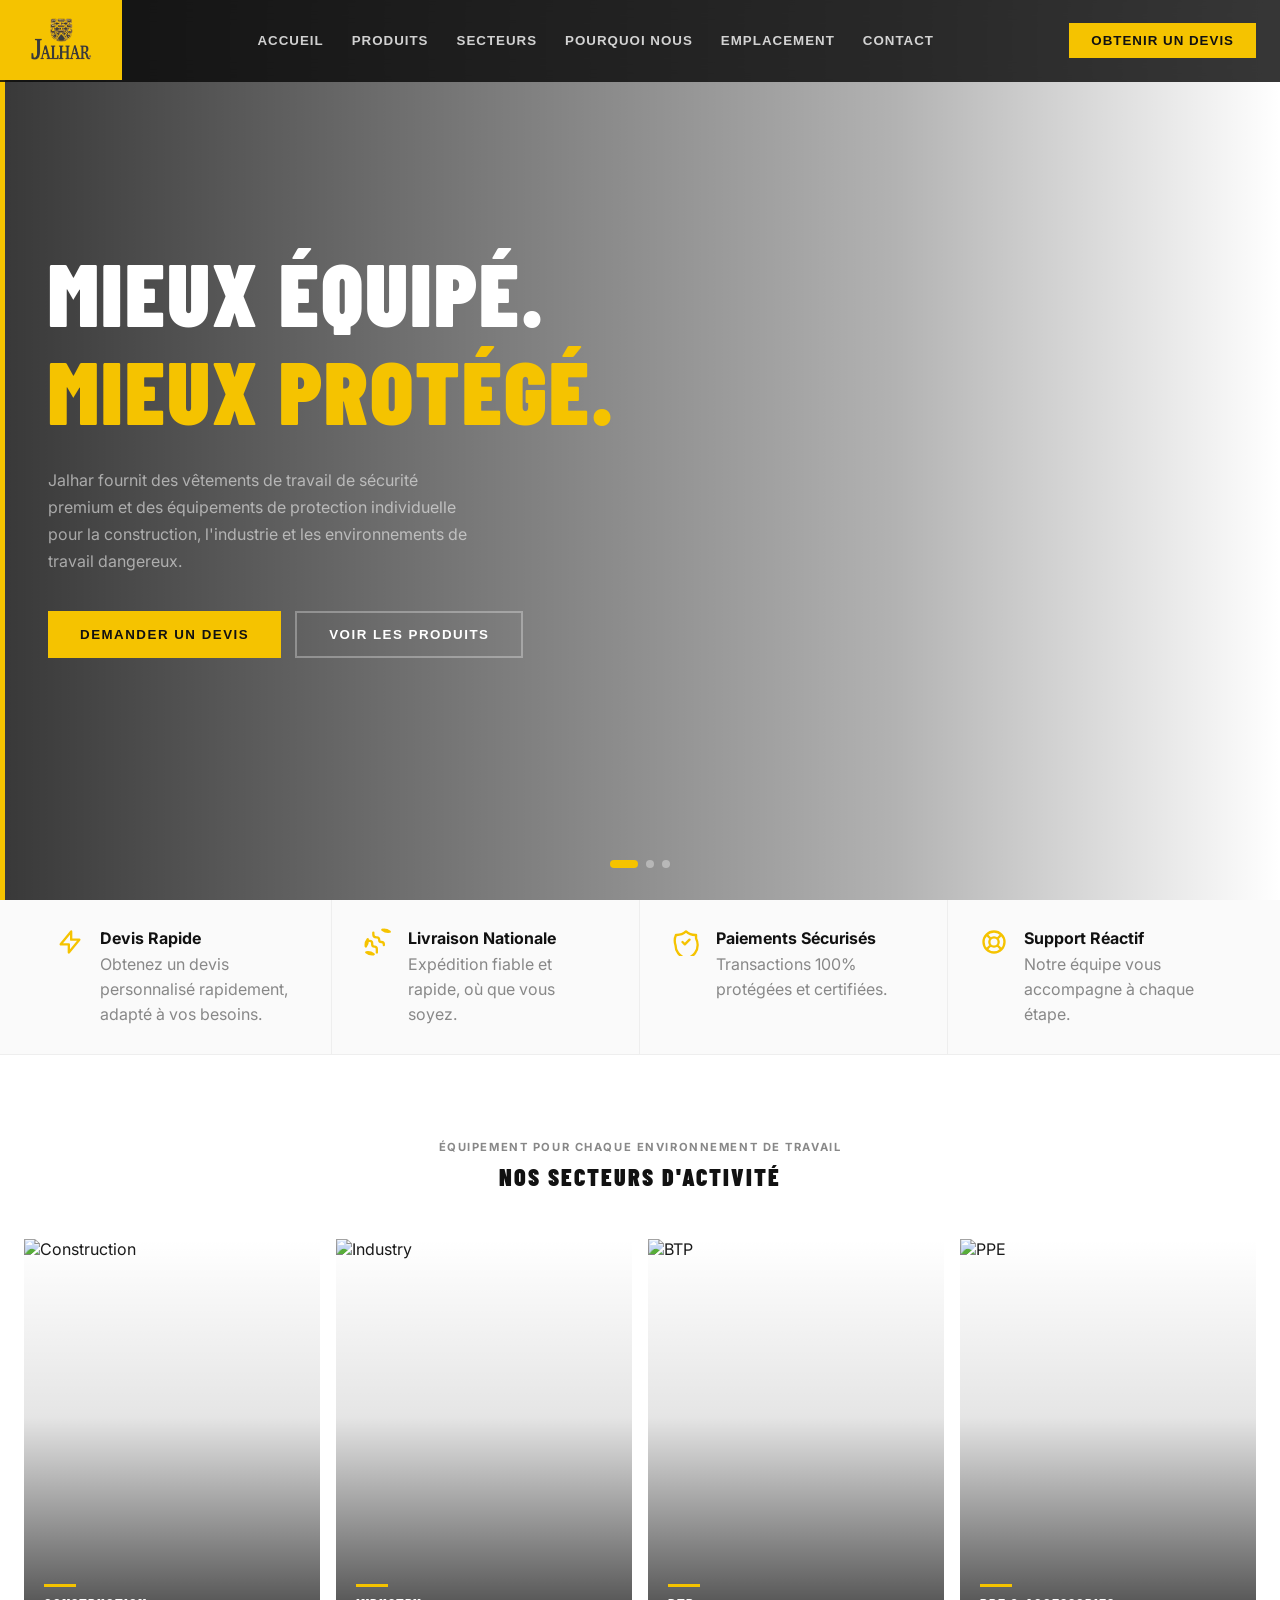
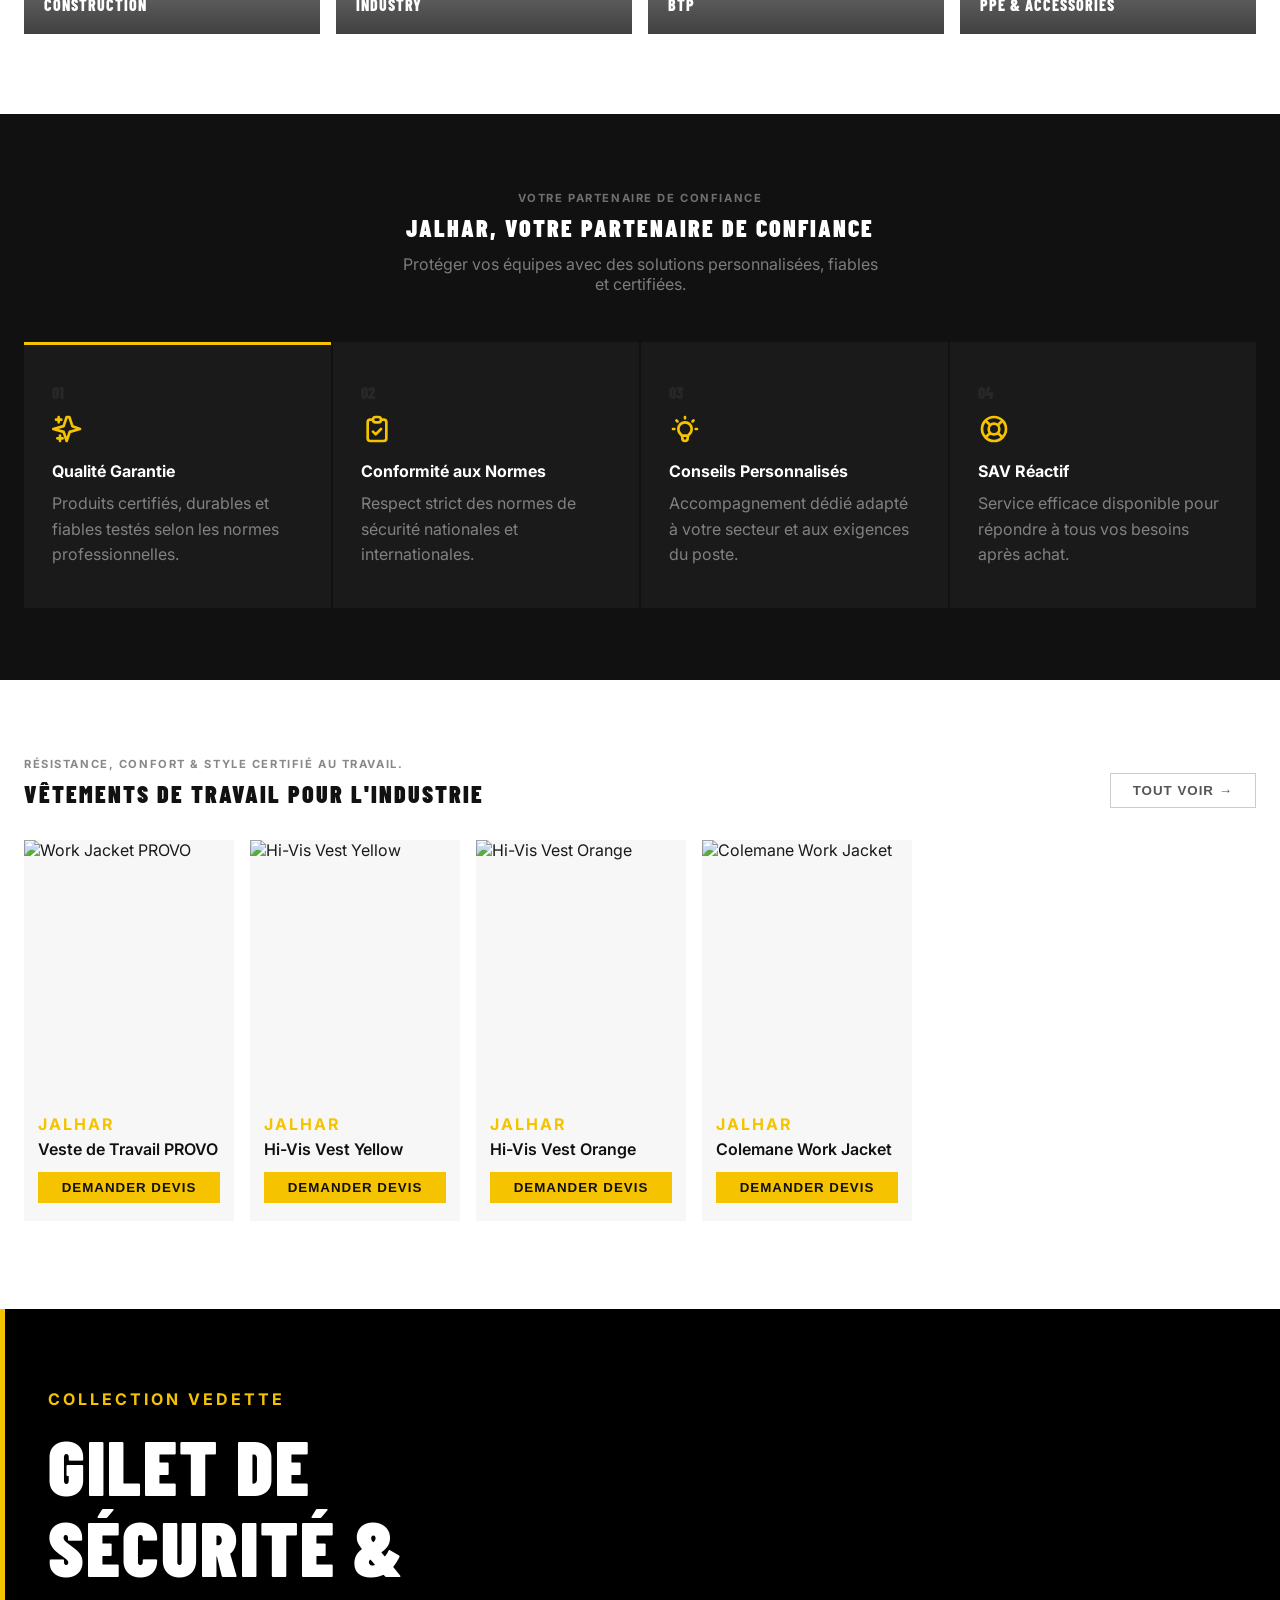
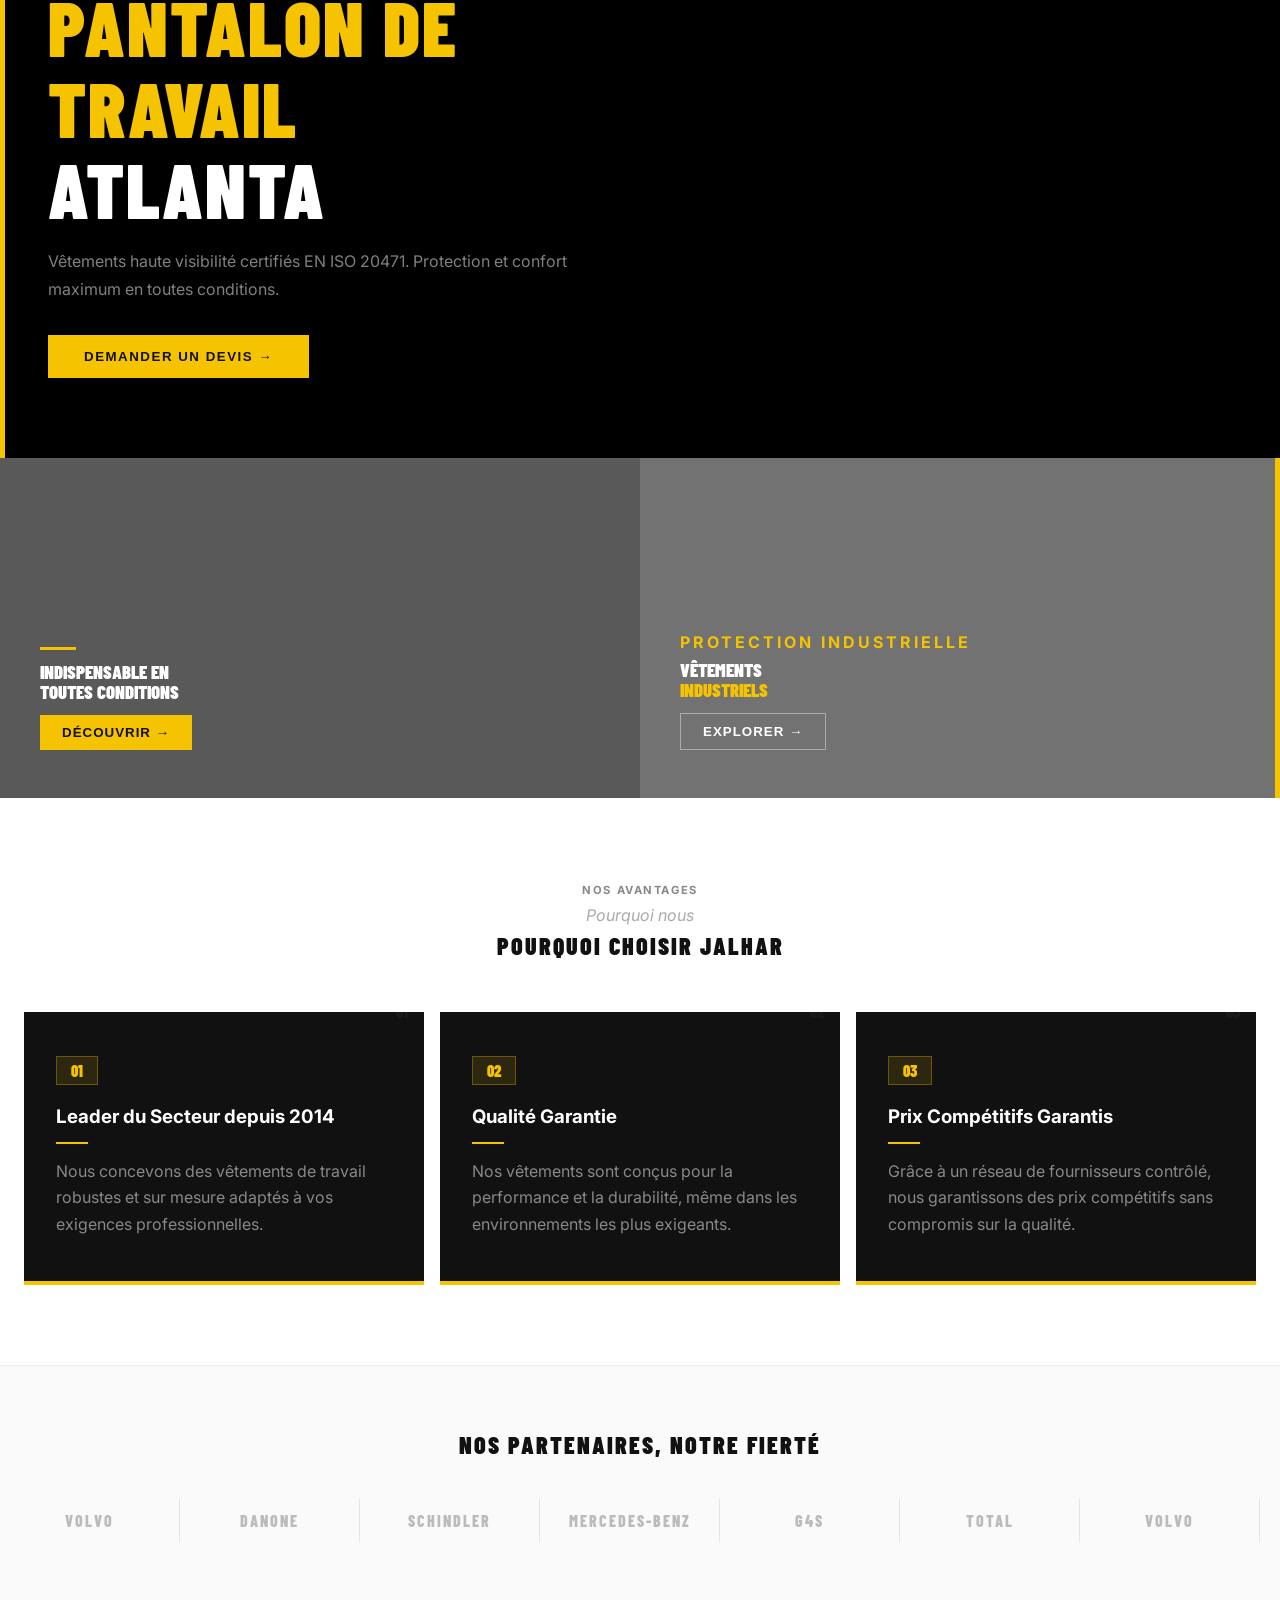
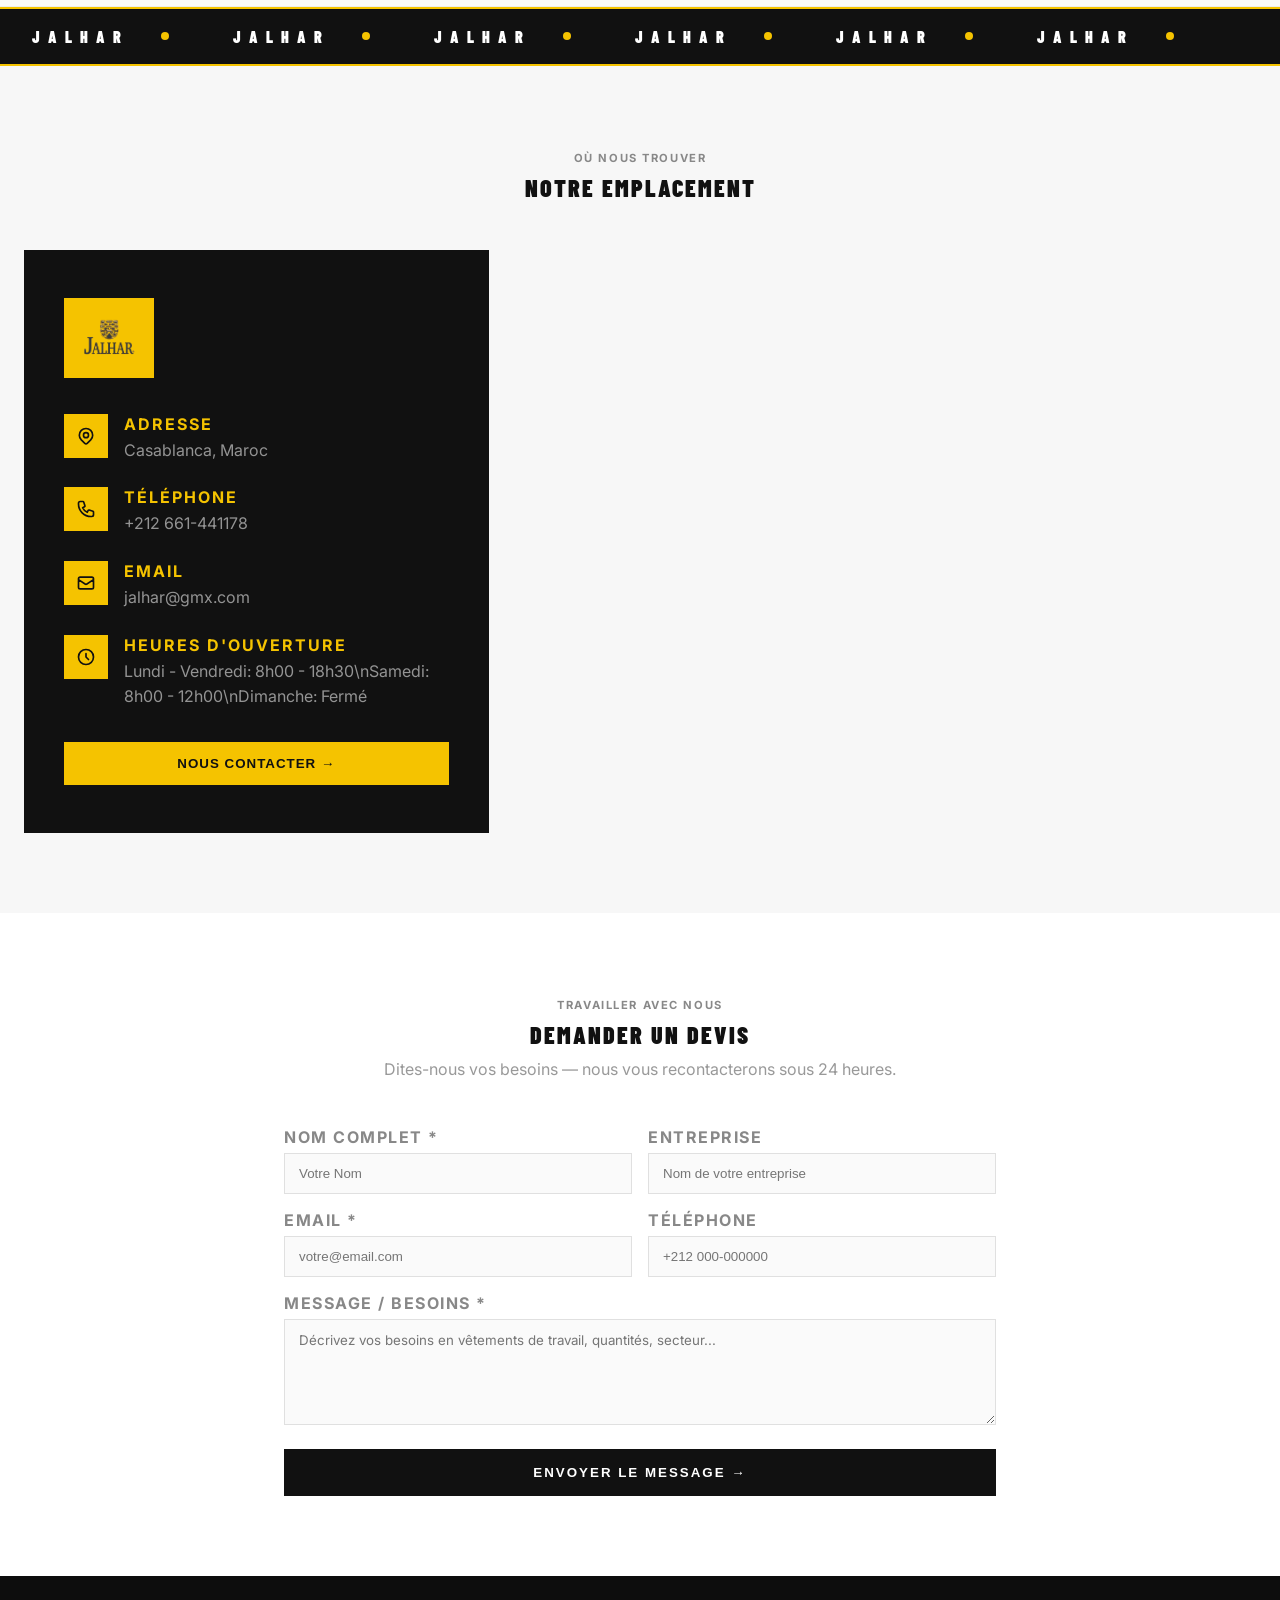
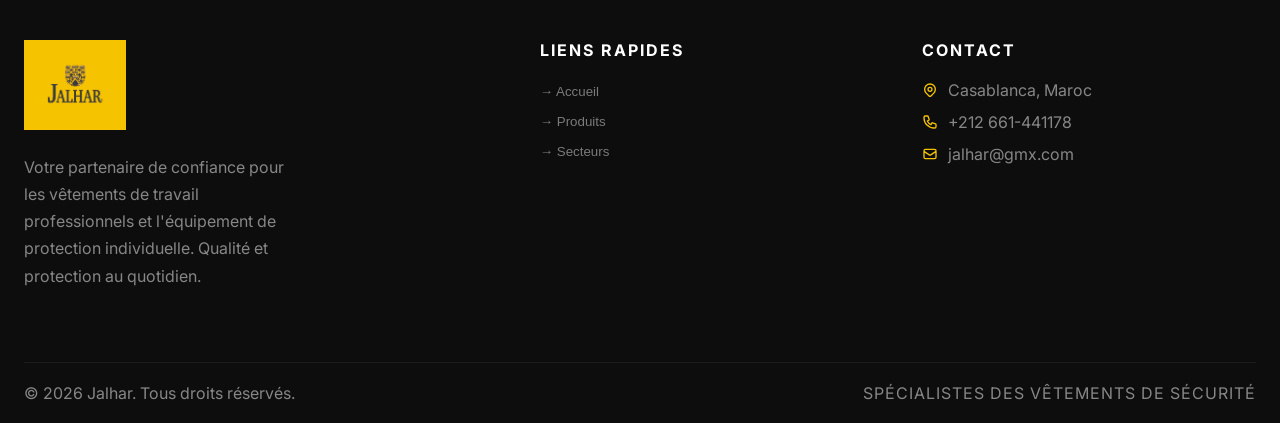
==== jalhar.ma/index.html @ 4785e76d "Add files via upload" ====
<!DOCTYPE html>
<html lang="fr">
<head>
    <meta charset="UTF-8">
    <meta name="viewport" content="width=device-width, initial-scale=1.0">
    <title>Jalhar – Aperçu des Vêtements de Sécurité</title>
    <link rel="preconnect" href="https://fonts.googleapis.com" />
    <link rel="preconnect" href="https://fonts.gstatic.com" crossorigin />
    <link href="https://fonts.googleapis.com/css2?family=Barlow+Condensed:ital,wght@0,400;0,600;0,700;0,800;0,900;1,700&family=Inter:wght@300;400;500;600;700&display=swap" rel="stylesheet" />
    <style>
        /* CSS from src/index.css */
        * { box-sizing: border-box; margin: 0; padding: 0; }
        html { scroll-behavior: smooth; }
        body {
            font-family: 'Inter', 'Segoe UI', sans-serif;
            background: #fff;
            color: #1a1a1a;
            overflow-x: hidden;
        }

        /* ── Ticker ── */
        @keyframes tickerLeft {
            from { transform: translateX(0); }
            to   { transform: translateX(-50%); }
        }
        .ticker-track { animation: tickerLeft 22s linear infinite; }
        .ticker-track:hover { animation-play-state: paused; }

        /* ── Carousel ── */
        @keyframes logoScroll {
            from { transform: translateX(0); }
            to   { transform: translateX(-50%); }
        }
        .logo-track { animation: logoScroll 28s linear infinite; }

        /* ── Fade up on scroll ── */
        @keyframes fadeUp {
            from { opacity: 0; transform: translateY(24px); }
            to   { opacity: 1; transform: translateY(0); }
        }
        .fade-up { animation: fadeUp .6s ease both; }

        /* ── Product card ── */
        .pcard img { transition: transform .45s ease; }
        .pcard:hover img { transform: scale(1.06); }

        /* ── Hero slide ── */
        .hero-slide { transition: opacity .8s ease; }

        /* Nav underline hover */
        .nav-link { position: relative; }
        .nav-link::after {
            content: '';
            position: absolute;
            bottom: -2px; left: 0;
            width: 0; height: 2px;
            background: #F5C300;
            transition: width .25s;
        }
        .nav-link:hover::after, .nav-link.active::after { width: 100%; }

        /* Section label */
        .sec-label {
            display: inline-block;
            font-size: .7rem;
            font-weight: 700;
            letter-spacing: .14em;
            text-transform: uppercase;
            color: #888;
            margin-bottom: .5rem;
        }

        /* Scrollbar */
        ::-webkit-scrollbar { width: 5px; }
        ::-webkit-scrollbar-thumb { background: #F5C300; }

        @media (max-width: 768px) {
            .hidden-mobile { display: none !important; }
            .burger-btn { display: block !important; }
            .grid-4-2 { grid-template-columns: 1fr !important; }
            .grid-3-1 { grid-template-columns: 1fr !important; }
            .grid-2-1 { grid-template-columns: 1fr !important; }
            .footer-grid { grid-template-columns: 1fr !important; }
            
            /* Spécificités Mobile */
            .hero-section { height: 85vh !important; min-height: 500px !important; }
            .hero-container { padding: 0 24px !important; }
            .hero-title { font-size: clamp(38px, 10vw, 52px) !important; }
            .service-item { border-right: none !important; border-bottom: 1px solid #eee; padding: 20px 24px !important; }
            .service-item:last-child { border-bottom: none; }
            .section-header { margin-bottom: 32px !important; }
            .contact-form-grid { grid-template-columns: 1fr !important; }
        }

        @keyframes pulse { 0%,100%{opacity:1} 50%{opacity:.4} }
    </style>
</head>
<body>

    <!-- NAVBAR -->
    <header id="navbar" style="position: fixed; top: 0; left: 0; right: 0; z-index: 1000; background: rgba(10,10,10,.82); backdrop-filter: blur(10px); border-bottom: 2px solid transparent; transition: all .35s;">
        <div style="maxWidth: 1280px; margin: 0 auto; padding: 0 24px; height: 80px; display: flex; align-items: center; justify-content: space-between;">
            <div style="display: flex; align-items: center; background: #F5C300; height: 100%; padding: 0 25px; margin-left: -24px;">
                <img src="logo.png" alt="JALHAR Logo" style="height: 72px; width: auto; object-fit: contain;">
            </div>
            <nav style="display: flex; gap: 28px;" class="hidden-mobile">
                <button class="nav-link" onclick="scrollToId('home')" style="background: none; border: none; cursor: pointer; color: rgba(255,255,255,.8); fontSize: 13px; font-weight: 600; letter-spacing: 1px; text-transform: uppercase; padding: 4px 0;">Accueil</button>
                <button class="nav-link" onclick="scrollToId('products')" style="background: none; border: none; cursor: pointer; color: rgba(255,255,255,.8); fontSize: 13px; font-weight: 600; letter-spacing: 1px; text-transform: uppercase; padding: 4px 0;">Produits</button>
                <button class="nav-link" onclick="scrollToId('sectors')" style="background: none; border: none; cursor: pointer; color: rgba(255,255,255,.8); fontSize: 13px; font-weight: 600; letter-spacing: 1px; text-transform: uppercase; padding: 4px 0;">Secteurs</button>
                <button class="nav-link" onclick="scrollToId('why-us')" style="background: none; border: none; cursor: pointer; color: rgba(255,255,255,.8); fontSize: 13px; font-weight: 600; letter-spacing: 1px; text-transform: uppercase; padding: 4px 0;">Pourquoi Nous</button>
                <button class="nav-link" onclick="scrollToId('location')" style="background: none; border: none; cursor: pointer; color: rgba(255,255,255,.8); fontSize: 13px; font-weight: 600; letter-spacing: 1px; text-transform: uppercase; padding: 4px 0;">Emplacement</button>
                <button class="nav-link" onclick="scrollToId('contact')" style="background: none; border: none; cursor: pointer; color: rgba(255,255,255,.8); fontSize: 13px; font-weight: 600; letter-spacing: 1px; text-transform: uppercase; padding: 4px 0;">Contact</button>
            </nav>
            <button onclick="scrollToId('contact')" style="background: #F5C300; color: #111; font-weight: 700; fontSize: 12px; letter-spacing: 1px; text-transform: uppercase; border: none; padding: 10px 22px; cursor: pointer;" class="hidden-mobile">Obtenir un Devis</button>
            <button id="burger" style="display: none; background: none; border: none; cursor: pointer; color: #fff; fontSize: 22px;" class="burger-btn">☰</button>
        </div>
        <div id="mobile-menu" style="display: none; background: #111; border-top: 1px solid rgba(255,255,255,.08); max-height: 0; overflow: hidden; transition: max-height 0.3s ease-out;">
            <button onclick="scrollToId('home')" style="display: block; width: 100%; text-align: left; padding: 14px 24px; color: rgba(255,255,255,.8); fontSize: 13px; font-weight: 600; letter-spacing: 1px; text-transform: uppercase; background: none; border: none; border-bottom: 1px solid rgba(255,255,255,.05); cursor: pointer;">Accueil</button>
            <button onclick="scrollToId('products')" style="display: block; width: 100%; text-align: left; padding: 14px 24px; color: rgba(255,255,255,.8); fontSize: 13px; font-weight: 600; letter-spacing: 1px; text-transform: uppercase; background: none; border: none; border-bottom: 1px solid rgba(255,255,255,.05); cursor: pointer;">Produits</button>
            <button onclick="scrollToId('sectors')" style="display: block; width: 100%; text-align: left; padding: 14px 24px; color: rgba(255,255,255,.8); fontSize: 13px; font-weight: 600; letter-spacing: 1px; text-transform: uppercase; background: none; border: none; border-bottom: 1px solid rgba(255,255,255,.05); cursor: pointer;">Secteurs</button>
            <button onclick="scrollToId('why-us')" style="display: block; width: 100%; text-align: left; padding: 14px 24px; color: rgba(255,255,255,.8); fontSize: 13px; font-weight: 600; letter-spacing: 1px; text-transform: uppercase; background: none; border: none; border-bottom: 1px solid rgba(255,255,255,.05); cursor: pointer;">Pourquoi Nous</button>
            <button onclick="scrollToId('location')" style="display: block; width: 100%; text-align: left; padding: 14px 24px; color: rgba(255,255,255,.8); fontSize: 13px; font-weight: 600; letter-spacing: 1px; text-transform: uppercase; background: none; border: none; border-bottom: 1px solid rgba(255,255,255,.05); cursor: pointer;">Emplacement</button>
            <button onclick="scrollToId('contact')" style="display: block; width: 100%; text-align: left; padding: 14px 24px; color: rgba(255,255,255,.8); fontSize: 13px; font-weight: 600; letter-spacing: 1px; text-transform: uppercase; background: none; border: none; border-bottom: 1px solid rgba(255,255,255,.05); cursor: pointer;">Contact</button>
            <div style="padding: 16px;">
                <button onclick="scrollToId('contact')" style="width: 100%; background: #F5C300; color: #111; font-weight: 700; fontSize: 13px; letter-spacing: 1px; text-transform: uppercase; border: none; padding: 12px; cursor: pointer;">Obtenir un Devis</button>
            </div>
        </div>
    </header>

    <!-- HERO -->
    <section id="home" class="hero-section" style="position: relative; height: 100vh; min-height: 560px; overflow: hidden;">
        <div id="hero-slides">
            <div class="hero-slide" style="position: absolute; inset: 0; background-image: url('https://images.pexels.com/photos/8961029/pexels-photo-8961029.jpeg?auto=compress&cs=tinysrgb&fit=crop&h=627&w=1200'); background-size: cover; background-position: center; opacity: 1; transition: opacity .9s ease;"></div>
            <div class="hero-slide" style="position: absolute; inset: 0; background-image: url('https://images.pexels.com/photos/18111488/pexels-photo-18111488.jpeg?auto=compress&cs=tinysrgb&fit=crop&h=627&w=1200'); background-size: cover; background-position: center; opacity: 0; transition: opacity .9s ease;"></div>
            <div class="hero-slide" style="position: absolute; inset: 0; background-image: url('https://images.pexels.com/photos/8961064/pexels-photo-8961064.jpeg?auto=compress&cs=tinysrgb&fit=crop&h=627&w=1200'); background-size: cover; background-position: center; opacity: 0; transition: opacity .9s ease;"></div>
        </div>
        <div style="position: absolute; inset: 0; background: linear-gradient(90deg,rgba(0,0,0,.78) 0%,rgba(0,0,0,.3) 70%,transparent 100%);"></div>
        <div style="position: absolute; left: 0; top: 0; bottom: 0; width: 5px; background: #F5C300;"></div>
        <div style="position: relative; z-index: 2; height: 100%; display: flex; align-items: center;">
            <div class="hero-container" style="max-width: 1280px; margin: 0 auto; padding: 0 48px; width: 100%;">
                <div style="max-width: 640px;">
                    <h1 id="hero-title" class="hero-title" style="font-family: 'Barlow Condensed','Impact',sans-serif; font-weight: 900; font-size: clamp(52px,7vw,96px); line-height: 1.1; color: #fff; text-transform: uppercase; margin-bottom: 28px; letter-spacing: 2px;">
                        <span>MIEUX ÉQUIPÉ.</span>
                        <span style="display: block; color: #F5C300;">MIEUX PROTÉGÉ.</span>
                    </h1>
                    <p style="color: rgba(255,255,255,.55); fontSize: 15px; line-height: 1.7; max-width: 420px; margin-bottom: 36px;">
                        Jalhar fournit des vêtements de travail de sécurité premium et des équipements de protection individuelle pour la construction, l'industrie et les environnements de travail dangereux.
                    </p>
                    <div style="display: flex; gap: 14px; flex-wrap: wrap;">
                        <button onclick="scrollToId('contact')" style="background: #F5C300; color: #111; font-weight: 700; fontSize: 13px; letter-spacing: 1.5px; text-transform: uppercase; border: none; padding: 14px 32px; cursor: pointer;">Demander un Devis</button>
                        <button onclick="scrollToId('products')" style="background: transparent; color: #fff; font-weight: 700; fontSize: 13px; letter-spacing: 1.5px; text-transform: uppercase; border: 2px solid rgba(255,255,255,.3); padding: 14px 32px; cursor: pointer;">Voir les Produits</button>
                    </div>
                </div>
            </div>
        </div>
        <div id="hero-dots" style="position: absolute; bottom: 32px; left: 50%; transform: translateX(-50%); display: flex; gap: 8px; z-index: 3;">
            <button onclick="setSlide(0)" style="width: 28px; height: 8px; border-radius: 4px; border: none; background: #F5C300; cursor: pointer; transition: all .3s;"></button>
            <button onclick="setSlide(1)" style="width: 8px; height: 8px; border-radius: 4px; border: none; background: rgba(255,255,255,.35); cursor: pointer; transition: all .3s;"></button>
            <button onclick="setSlide(2)" style="width: 8px; height: 8px; border-radius: 4px; border: none; background: rgba(255,255,255,.35); cursor: pointer; transition: all .3s;"></button>
        </div>
    </section>

    <!-- SERVICE BAR -->
    <section style="background: #fafafa; border-bottom: 1px solid #eee;">
        <div style="max-width: 1280px; margin: 0 auto; padding: 0 24px;">
            <div style="display: grid; grid-template-columns: repeat(4,1fr); gap: 0;" class="grid-4-2">
                <div class="service-item" style="display: flex; align-items: flex-start; gap: 16px; padding: 28px 32px; border-right: 1px solid #eee;">
                    <svg style="width: 28px; height: 28px; color: #F5C300; flex-shrink: 0;" fill="none" stroke="currentColor" viewBox="0 0 24 24"><path stroke-linecap="round" stroke-linejoin="round" stroke-width="2" d="M13 10V3L4 14h7v7l9-11h-7z"/></svg>
                    <div>
                        <div style="font-weight: 700; fontSize: 14px; color: #111; margin-bottom: 4px;">Devis Rapide</div>
                        <div style="fontSize: 12.5px; color: #888; line-height: 1.55;">Obtenez un devis personnalisé rapidement, adapté à vos besoins.</div>
                    </div>
                </div>
                <div class="service-item" style="display: flex; align-items: flex-start; gap: 16px; padding: 28px 32px; border-right: 1px solid #eee;">
                    <svg style="width: 28px; height: 28px; color: #F5C300; flex-shrink: 0;" fill="none" stroke="currentColor" viewBox="0 0 24 24"><path stroke-linecap="round" stroke-linejoin="round" stroke-width="2" d="M3.055 11H5a2 2 0 012 2v1a2 2 0 002 2 2 2 0 012 2v2.945M8 3.935V5.5A2.5 2.5 0 0010.5 8h.5a2 2 0 012 2 2 2 0 002 2 2 2 0 012 2v.657m8.706-9.942a7.962 7.962 0 011.618 6.23 7.962 7.962 0 01-1.618 6.23M15.772 1.545a7.962 7.962 0 016.231 1.618 7.962 7.962 0 01-6.231-1.618M1.545 15.772a7.962 7.962 0 011.618-6.231 7.962 7.962 0 01-1.618 6.231M8.228 22.455a7.962 7.962 0 01-6.231-1.618 7.962 7.962 0 016.231 1.618"/></svg>
                    <div>
                        <div style="font-weight: 700; fontSize: 14px; color: #111; margin-bottom: 4px;">Livraison Nationale</div>
                        <div style="fontSize: 12.5px; color: #888; line-height: 1.55;">Expédition fiable et rapide, où que vous soyez.</div>
                    </div>
                </div>
                <div class="service-item" style="display: flex; align-items: flex-start; gap: 16px; padding: 28px 32px; border-right: 1px solid #eee;">
                    <svg style="width: 28px; height: 28px; color: #F5C300; flex-shrink: 0;" fill="none" stroke="currentColor" viewBox="0 0 24 24"><path stroke-linecap="round" stroke-linejoin="round" stroke-width="2" d="M9 12l2 2 4-4m5.618-4.016A11.955 11.955 0 0112 2.944a11.955 11.955 0 01-8.618 3.033A12.02 12.02 0 003 14.661c0 5.097 3.308 9.422 7.877 11.002a11.935 11.935 0 003.123 0C18.692 24.083 22 19.758 22 14.661a12.02 12.02 0 00-1.382-5.703z"/></svg>
                    <div>
                        <div style="font-weight: 700; fontSize: 14px; color: #111; margin-bottom: 4px;">Paiements Sécurisés</div>
                        <div style="fontSize: 12.5px; color: #888; line-height: 1.55;">Transactions 100% protégées et certifiées.</div>
                    </div>
                </div>
                <div class="service-item" style="display: flex; align-items: flex-start; gap: 16px; padding: 28px 32px;">
                    <svg style="width: 28px; height: 28px; color: #F5C300; flex-shrink: 0;" fill="none" stroke="currentColor" viewBox="0 0 24 24"><path stroke-linecap="round" stroke-linejoin="round" stroke-width="2" d="M18.364 5.636l-3.536 3.536m0 5.656l3.536 3.536M9.172 9.172L5.636 5.636m3.536 9.192l-3.536 3.536M21 12a9 9 0 11-18 0 9 9 0 0118 0zm-5 0a4 4 0 11-8 0 4 4 0 018 0z"/></svg>
                    <div>
                        <div style="font-weight: 700; fontSize: 14px; color: #111; margin-bottom: 4px;">Support Réactif</div>
                        <div style="fontSize: 12.5px; color: #888; line-height: 1.55;">Notre équipe vous accompagne à chaque étape.</div>
                    </div>
                </div>
            </div>
        </div>
    </section>

    <!-- SECTORS -->
    <section id="sectors" style="padding: 80px 0; background: #fff;">
        <div style="max-width: 1280px; margin: 0 auto; padding: 0 24px;">
            <div style="text-align: center; margin-bottom: 48px;">
                <span class="sec-label">Équipement pour chaque environnement de travail</span>
                <h2 style="font-family: 'Barlow Condensed','Impact',sans-serif; font-weight: 900; fontSize: 38px; text-transform: uppercase; letter-spacing: 2px; color: #111;">NOS SECTEURS D'ACTIVITÉ</h2>
            </div>
            <div style="display: grid; grid-template-columns: repeat(4,1fr); gap: 16px;" class="grid-4-2">
                <div class="pcard" style="position: relative; overflow: hidden; cursor: pointer; aspect-ratio: 3/4;">
                    <img src="https://images.pexels.com/photos/14367425/pexels-photo-14367425.jpeg?auto=compress&cs=tinysrgb&fit=crop&h=1200&w=800" alt="Construction" style="width: 100%; height: 100%; object-fit: cover; display: block;">
                    <div style="position: absolute; inset: 0; background: linear-gradient(to top,rgba(0,0,0,.75) 0%,rgba(0,0,0,.1) 55%,transparent 100%);"></div>
                    <div style="position: absolute; bottom: 0; left: 0; right: 0; padding: 20px 20px;">
                        <div style="width: 32px; height: 3px; background: #F5C300; margin-bottom: 8px;"></div>
                        <div style="font-family: 'Barlow Condensed','Impact',sans-serif; font-weight: 800; fontSize: 20px; color: #fff; text-transform: uppercase; letter-spacing: 1px;">Construction</div>
                    </div>
                </div>
                <div class="pcard" style="position: relative; overflow: hidden; cursor: pointer; aspect-ratio: 3/4;">
                    <img src="https://images.pexels.com/photos/29224625/pexels-photo-29224625.jpeg?auto=compress&cs=tinysrgb&fit=crop&h=627&w=1200" alt="Industry" style="width: 100%; height: 100%; object-fit: cover; display: block;">
                    <div style="position: absolute; inset: 0; background: linear-gradient(to top,rgba(0,0,0,.75) 0%,rgba(0,0,0,.1) 55%,transparent 100%);"></div>
                    <div style="position: absolute; bottom: 0; left: 0; right: 0; padding: 20px 20px;">
                        <div style="width: 32px; height: 3px; background: #F5C300; margin-bottom: 8px;"></div>
                        <div style="font-family: 'Barlow Condensed','Impact',sans-serif; font-weight: 800; fontSize: 20px; color: #fff; text-transform: uppercase; letter-spacing: 1px;">Industry</div>
                    </div>
                </div>
                <div class="pcard" style="position: relative; overflow: hidden; cursor: pointer; aspect-ratio: 3/4;">
                    <img src="https://images.pexels.com/photos/14367421/pexels-photo-14367421.jpeg?auto=compress&cs=tinysrgb&fit=crop&h=1200&w=800" alt="BTP" style="width: 100%; height: 100%; object-fit: cover; display: block;">
                    <div style="position: absolute; inset: 0; background: linear-gradient(to top,rgba(0,0,0,.75) 0%,rgba(0,0,0,.1) 55%,transparent 100%);"></div>
                    <div style="position: absolute; bottom: 0; left: 0; right: 0; padding: 20px 20px;">
                        <div style="width: 32px; height: 3px; background: #F5C300; margin-bottom: 8px;"></div>
                        <div style="font-family: 'Barlow Condensed','Impact',sans-serif; font-weight: 800; fontSize: 20px; color: #fff; text-transform: uppercase; letter-spacing: 1px;">BTP</div>
                    </div>
                </div>
                <div class="pcard" style="position: relative; overflow: hidden; cursor: pointer; aspect-ratio: 3/4;">
                    <img src="https://images.pexels.com/photos/8961064/pexels-photo-8961064.jpeg?auto=compress&cs=tinysrgb&fit=crop&h=627&w=1200" alt="PPE" style="width: 100%; height: 100%; object-fit: cover; display: block;">
                    <div style="position: absolute; inset: 0; background: linear-gradient(to top,rgba(0,0,0,.75) 0%,rgba(0,0,0,.1) 55%,transparent 100%);"></div>
                    <div style="position: absolute; bottom: 0; left: 0; right: 0; padding: 20px 20px;">
                        <div style="width: 32px; height: 3px; background: #F5C300; margin-bottom: 8px;"></div>
                        <div style="font-family: 'Barlow Condensed','Impact',sans-serif; font-weight: 800; fontSize: 20px; color: #fff; text-transform: uppercase; letter-spacing: 1px;">PPE & Accessories</div>
                    </div>
                </div>
            </div>
        </div>
    </section>

    <!-- TRUST SECTION -->
    <section style="background: #111; padding: 72px 0;">
        <div style="max-width: 1280px; margin: 0 auto; padding: 0 24px;">
            <div style="text-align: center; margin-bottom: 48px;">
                <span class="sec-label" style="color: rgba(255,255,255,.4);">Votre partenaire de confiance</span>
                <h2 style="font-family: 'Barlow Condensed','Impact',sans-serif; font-weight: 900; fontSize: 36px; text-transform: uppercase; letter-spacing: 2px; color: #fff;">JALHAR, VOTRE PARTENAIRE DE CONFIANCE</h2>
                <p style="color: rgba(255,255,255,.45); fontSize: 14px; margin-top: 12px; max-width: 480px; margin: 12px auto 0;">Protéger vos équipes avec des solutions personnalisées, fiables et certifiées.</p>
            </div>
            <div style="display: grid; grid-template-columns: repeat(4,1fr); gap: 2px;" class="grid-4-2">
                <div style="background: #1a1a1a; padding: 40px 28px; border-top: 3px solid #F5C300;">
                    <div style="font-family: 'Barlow Condensed','Impact',sans-serif; font-weight: 900; fontSize: 52px; color: rgba(255,255,255,.06); line-height: 1; margin-bottom: 12px;">01</div>
                    <div style="margin-bottom: 12px; color: #F5C300;">
                        <svg style="width: 32px; height: 32px;" fill="none" stroke="currentColor" viewBox="0 0 24 24"><path stroke-linecap="round" stroke-linejoin="round" stroke-width="2" d="M5 3v4M3 5h4M6 17v4m-2-2h4m5-16l2.286 6.857L21 12l-7.714 2.143L11 21l-2.286-6.857L1 12l7.714-2.143L11 3z"/></svg>
                    </div>
                    <h4 style="font-weight: 700; fontSize: 15px; color: #fff; margin-bottom: 10px;">Qualité Garantie</h4>
                    <p style="fontSize: 13px; color: rgba(255,255,255,.45); line-height: 1.6;">Produits certifiés, durables et fiables testés selon les normes professionnelles.</p>
                </div>
                <div style="background: #1a1a1a; padding: 40px 28px; border-top: 3px solid transparent;">
                    <div style="font-family: 'Barlow Condensed','Impact',sans-serif; font-weight: 900; fontSize: 52px; color: rgba(255,255,255,.06); line-height: 1; margin-bottom: 12px;">02</div>
                    <div style="margin-bottom: 12px; color: #F5C300;">
                        <svg style="width: 32px; height: 32px;" fill="none" stroke="currentColor" viewBox="0 0 24 24"><path stroke-linecap="round" stroke-linejoin="round" stroke-width="2" d="M9 5H7a2 2 0 00-2 2v12a2 2 0 002 2h10a2 2 0 002-2V7a2 2 0 00-2-2h-2M9 5a2 2 0 002 2h2a2 2 0 002-2M9 5a2 2 0 012-2h2a2 2 0 012 2m-6 9l2 2 4-4"/></svg>
                    </div>
                    <h4 style="font-weight: 700; fontSize: 15px; color: #fff; margin-bottom: 10px;">Conformité aux Normes</h4>
                    <p style="fontSize: 13px; color: rgba(255,255,255,.45); line-height: 1.6;">Respect strict des normes de sécurité nationales et internationales.</p>
                </div>
                <div style="background: #1a1a1a; padding: 40px 28px; border-top: 3px solid transparent;">
                    <div style="font-family: 'Barlow Condensed','Impact',sans-serif; font-weight: 900; fontSize: 52px; color: rgba(255,255,255,.06); line-height: 1; margin-bottom: 12px;">03</div>
                    <div style="margin-bottom: 12px; color: #F5C300;">
                        <svg style="width: 32px; height: 32px;" fill="none" stroke="currentColor" viewBox="0 0 24 24"><path stroke-linecap="round" stroke-linejoin="round" stroke-width="2" d="M9.663 17h4.673M12 3v1m6.364 1.636l-.707.707M21 12h-1M4 12H3m3.343-5.657l-.707-.707m2.828 9.9a5 5 0 117.072 0l-.548.547A3.374 3.374 0 0014 18.469V19a2 2 0 11-4 0v-.531c0-.895-.356-1.754-.988-2.386l-.548-.547z"/></svg>
                    </div>
                    <h4 style="font-weight: 700; fontSize: 15px; color: #fff; margin-bottom: 10px;">Conseils Personnalisés</h4>
                    <p style="fontSize: 13px; color: rgba(255,255,255,.45); line-height: 1.6;">Accompagnement dédié adapté à votre secteur et aux exigences du poste.</p>
                </div>
                <div style="background: #1a1a1a; padding: 40px 28px; border-top: 3px solid transparent;">
                    <div style="font-family: 'Barlow Condensed','Impact',sans-serif; font-weight: 900; fontSize: 52px; color: rgba(255,255,255,.06); line-height: 1; margin-bottom: 12px;">04</div>
                    <div style="margin-bottom: 12px; color: #F5C300;">
                        <svg style="width: 32px; height: 32px;" fill="none" stroke="currentColor" viewBox="0 0 24 24"><path stroke-linecap="round" stroke-linejoin="round" stroke-width="2" d="M18.364 5.636l-3.536 3.536m0 5.656l3.536 3.536M9.172 9.172L5.636 5.636m3.536 9.192l-3.536 3.536M21 12a9 9 0 11-18 0 9 9 0 0118 0zm-5 0a4 4 0 11-8 0 4 4 0 018 0z"/></svg>
                    </div>
                    <h4 style="font-weight: 700; fontSize: 15px; color: #fff; margin-bottom: 10px;">SAV Réactif</h4>
                    <p style="fontSize: 13px; color: rgba(255,255,255,.45); line-height: 1.6;">Service efficace disponible pour répondre à tous vos besoins après achat.</p>
                </div>
            </div>
        </div>
    </section>

    <!-- INDUSTRY PRODUCTS -->
    <section id="products" style="background: #fff; padding: 72px 0;">
        <div style="max-width: 1280px; margin: 0 auto; padding: 0 24px;">
            <div style="display: flex; align-items: flex-end; justify-content: space-between; margin-bottom: 32px; flex-wrap: wrap; gap: 16px;">
                <div>
                    <span class="sec-label">Résistance, Confort & Style Certifié au Travail.</span>
                    <h2 style="font-family: 'Barlow Condensed','Impact',sans-serif; font-weight: 900; fontSize: 32px; text-transform: uppercase; letter-spacing: 2px; color: #111;">VÊTEMENTS DE TRAVAIL POUR L'INDUSTRIE</h2>
                </div>
                <button onclick="scrollToId('contact')" style="background: none; border: 1.5px solid #ccc; color: #555; fontSize: 12px; font-weight: 700; letter-spacing: 1px; text-transform: uppercase; padding: 9px 22px; cursor: pointer;">Tout Voir →</button>
            </div>
        </div>
        <div style="overflow-x: auto; padding-bottom: 16px; scrollbar-width: none;">
            <div style="display: flex; gap: 16px; padding-left: max(24px,(100vw - 1280px)/2 + 24px); padding-right: 24px; width: max-content;">
                <!-- Product Cards -->
                <div class="pcard" style="width: 210px; flex-shrink: 0; cursor: pointer; background: #f7f7f7;">
                    <div style="overflow: hidden; height: 260px;">
                        <img src="https://images.pexels.com/photos/8487362/pexels-photo-8487362.jpeg?auto=compress&cs=tinysrgb&fit=crop&h=1200&w=800" alt="Work Jacket PROVO" style="width: 100%; height: 100%; object-fit: cover; display: block;">
                    </div>
                    <div style="padding: 14px 14px 18px;">
                        <div style="fontSize: 11px; font-weight: 700; letter-spacing: 2px; text-transform: uppercase; color: #F5C300; margin-bottom: 4px;">Jalhar</div>
                        <div style="fontSize: 13px; font-weight: 600; color: #111; line-height: 1.4;">Veste de Travail PROVO</div>
                        <button onclick="scrollToId('contact')" style="margin-top: 12px; width: 100%; background: #F5C300; color: #111; border: none; font-weight: 700; fontSize: 11px; letter-spacing: 1px; text-transform: uppercase; padding: 8px; cursor: pointer;">Demander Devis</button>
                    </div>
                </div>
                <div class="pcard" style="width: 210px; flex-shrink: 0; cursor: pointer; background: #f7f7f7;">
                    <div style="overflow: hidden; height: 260px;">
                        <img src="https://images.pexels.com/photos/8487797/pexels-photo-8487797.jpeg?auto=compress&cs=tinysrgb&fit=crop&h=1200&w=800" alt="Hi-Vis Vest Yellow" style="width: 100%; height: 100%; object-fit: cover; display: block;">
                    </div>
                    <div style="padding: 14px 14px 18px;">
                        <div style="fontSize: 11px; font-weight: 700; letter-spacing: 2px; text-transform: uppercase; color: #F5C300; margin-bottom: 4px;">Jalhar</div>
                        <div style="fontSize: 13px; font-weight: 600; color: #111; line-height: 1.4;">Hi-Vis Vest Yellow</div>
                        <button onclick="scrollToId('contact')" style="margin-top: 12px; width: 100%; background: #F5C300; color: #111; border: none; font-weight: 700; fontSize: 11px; letter-spacing: 1px; text-transform: uppercase; padding: 8px; cursor: pointer;">Demander Devis</button>
                    </div>
                </div>
                <div class="pcard" style="width: 210px; flex-shrink: 0; cursor: pointer; background: #f7f7f7;">
                    <div style="overflow: hidden; height: 260px;">
                        <img src="https://images.pexels.com/photos/8487396/pexels-photo-8487396.jpeg?auto=compress&cs=tinysrgb&fit=crop&h=1200&w=800" alt="Hi-Vis Vest Orange" style="width: 100%; height: 100%; object-fit: cover; display: block;">
                    </div>
                    <div style="padding: 14px 14px 18px;">
                        <div style="fontSize: 11px; font-weight: 700; letter-spacing: 2px; text-transform: uppercase; color: #F5C300; margin-bottom: 4px;">Jalhar</div>
                        <div style="fontSize: 13px; font-weight: 600; color: #111; line-height: 1.4;">Hi-Vis Vest Orange</div>
                        <button onclick="scrollToId('contact')" style="margin-top: 12px; width: 100%; background: #F5C300; color: #111; border: none; font-weight: 700; fontSize: 11px; letter-spacing: 1px; text-transform: uppercase; padding: 8px; cursor: pointer;">Demander Devis</button>
                    </div>
                </div>
                <div class="pcard" style="width: 210px; flex-shrink: 0; cursor: pointer; background: #f7f7f7;">
                    <div style="overflow: hidden; height: 260px;">
                        <img src="https://images.pexels.com/photos/8486913/pexels-photo-8486913.jpeg?auto=compress&cs=tinysrgb&fit=crop&h=1200&w=800" alt="Colemane Work Jacket" style="width: 100%; height: 100%; object-fit: cover; display: block;">
                    </div>
                    <div style="padding: 14px 14px 18px;">
                        <div style="fontSize: 11px; font-weight: 700; letter-spacing: 2px; text-transform: uppercase; color: #F5C300; margin-bottom: 4px;">Jalhar</div>
                        <div style="fontSize: 13px; font-weight: 600; color: #111; line-height: 1.4;">Colemane Work Jacket</div>
                        <button onclick="scrollToId('contact')" style="margin-top: 12px; width: 100%; background: #F5C300; color: #111; border: none; font-weight: 700; fontSize: 11px; letter-spacing: 1px; text-transform: uppercase; padding: 8px; cursor: pointer;">Demander Devis</button>
                    </div>
                </div>
                <!-- ... more products ... -->
            </div>
        </div>
    </section>

    <!-- FEATURE BANNER -->
    <section style="position: relative; overflow: hidden; background: #000; padding: 80px 0; min-height: 420px; display: flex; align-items: center;">
        <div style="position: absolute; inset: 0; background-image: url(https://images.pexels.com/photos/8961029/pexels-photo-8961029.jpeg?auto=compress&cs=tinysrgb&fit=crop&h=627&w=1200); background-size: cover; background-position: center right; opacity: .18;"></div>
        <div style="position: absolute; left: 0; top: 0; bottom: 0; width: 5px; background: #F5C300;"></div>
        <div style="position: relative; z-index: 2; max-width: 1280px; margin: 0 auto; padding: 0 48px; width: 100%;">
            <div style="max-width: 540px;">
                <span style="fontSize: 11px; font-weight: 700; letter-spacing: 3px; text-transform: uppercase; color: #F5C300;">Collection Vedette</span>
                <h2 style="font-family: 'Barlow Condensed','Impact',sans-serif; font-weight: 900; font-size: clamp(48px,6vw,80px); line-height: 1.05; color: #fff; text-transform: uppercase; letter-spacing: 2px; margin: 16px 0 20px;">GILET DE SÉCURITÉ &<br /><span style="color: #F5C300;">PANTALON DE TRAVAIL</span><br />ATLANTA</h2>
                <p style="color: rgba(255,255,255,.5); fontSize: 14px; line-height: 1.7; margin-bottom: 32px;">Vêtements haute visibilité certifiés EN ISO 20471. Protection et confort maximum en toutes conditions.</p>
                <button onclick="scrollToId('contact')" style="background: #F5C300; color: #111; font-weight: 700; fontSize: 13px; letter-spacing: 1.5px; text-transform: uppercase; border: none; padding: 14px 36px; cursor: pointer;">Demander un Devis →</button>
            </div>
        </div>
    </section>

    <!-- PROMO BANNERS -->
    <section style="display: grid; grid-template-columns: 1fr 1fr;" class="grid-2-1">
        <div style="position: relative; overflow: hidden; background-image: url(https://images.pexels.com/photos/18111488/pexels-photo-18111488.jpeg?auto=compress&cs=tinysrgb&fit=crop&h=627&w=1200); background-size: cover; background-position: center; min-height: 340px;">
            <div style="position: absolute; inset: 0; background: rgba(0,0,0,.65);"></div>
            <div style="position: relative; z-index: 1; padding: 48px 40px; height: 100%; display: flex; flex-direction: column; justify-content: flex-end;">
                <div style="width: 36px; height: 3px; background: #F5C300; margin-bottom: 12px;"></div>
                <h3 style="font-family: 'Barlow Condensed','Impact',sans-serif; font-weight: 900; fontSize: 32px; color: #fff; text-transform: uppercase; line-height: 1.1; margin-bottom: 12px;">INDISPENSABLE EN<br />TOUTES CONDITIONS</h3>
                <button onclick="scrollToId('contact')" style="align-self: flex-start; background: #F5C300; color: #111; font-weight: 700; fontSize: 11px; letter-spacing: 1px; text-transform: uppercase; border: none; padding: 10px 22px; cursor: pointer;">Découvrir →</button>
            </div>
        </div>
        <div style="position: relative; overflow: hidden; background-image: url(https://images.pexels.com/photos/8961064/pexels-photo-8961064.jpeg?auto=compress&cs=tinysrgb&fit=crop&h=627&w=1200); background-size: cover; background-position: center; min-height: 340px;">
            <div style="position: absolute; inset: 0; background: rgba(20,20,20,.6);"></div>
            <div style="position: absolute; top: 0; right: 0; width: 5px; height: 100%; background: #F5C300;"></div>
            <div style="position: relative; z-index: 1; padding: 48px 40px; height: 100%; display: flex; flex-direction: column; justify-content: flex-end;">
                <span style="fontSize: 10px; font-weight: 700; letter-spacing: 3px; text-transform: uppercase; color: #F5C300; margin-bottom: 8px;">Protection Industrielle</span>
                <h3 style="font-family: 'Barlow Condensed','Impact',sans-serif; font-weight: 900; fontSize: 32px; color: #fff; text-transform: uppercase; line-height: 1.1; margin-bottom: 12px;">VÊTEMENTS<br /><span style="color: #F5C300;">INDUSTRIELS</span></h3>
                <button onclick="scrollToId('contact')" style="align-self: flex-start; background: transparent; color: #fff; font-weight: 700; fontSize: 11px; letter-spacing: 1px; text-transform: uppercase; border: 1.5px solid rgba(255,255,255,.4); padding: 10px 22px; cursor: pointer;">Explorer →</button>
            </div>
        </div>
    </section>

    <!-- WHY US -->
    <section id="why-us" style="background: #fff; padding: 80px 0;">
        <div style="max-width: 1280px; margin: 0 auto; padding: 0 24px;">
            <div style="text-align: center; margin-bottom: 52px;">
                <span class="sec-label">Nos avantages</span>
                <p style="fontSize: 13px; color: #aaa; font-style: italic; margin-bottom: 6px;">Pourquoi nous</p>
                <h2 style="font-family: 'Barlow Condensed','Impact',sans-serif; font-weight: 900; fontSize: 38px; text-transform: uppercase; letter-spacing: 2px; color: #111;">POURQUOI CHOISIR JALHAR</h2>
            </div>
            <div style="display: grid; grid-template-columns: repeat(3,1fr); gap: 16px;" class="grid-3-1">
                <div style="background: #111; padding: 44px 32px; position: relative; overflow: hidden; border-bottom: 4px solid #F5C300;">
                    <div style="position: absolute; top: -8px; right: 16px; font-family: 'Barlow Condensed','Impact',sans-serif; font-weight: 900; fontSize: 100px; color: rgba(255,255,255,.04); line-height: 1; user-select: none;">01</div>
                    <div style="position: relative; z-index: 1;">
                        <div style="display: inline-block; font-family: 'Barlow Condensed','Impact',sans-serif; font-weight: 900; fontSize: 18px; color: #F5C300; background: rgba(245,195,0,.12); border: 1px solid rgba(245,195,0,.3); padding: 4px 14px; margin-bottom: 20px;">01</div>
                        <h3 style="font-weight: 700; fontSize: 18px; color: #fff; margin-bottom: 14px;">Leader du Secteur depuis 2014</h3>
                        <div style="width: 32px; height: 2px; background: #F5C300; margin-bottom: 14px;"></div>
                        <p style="fontSize: 13.5px; color: rgba(255,255,255,.5); line-height: 1.65;">Nous concevons des vêtements de travail robustes et sur mesure adaptés à vos exigences professionnelles.</p>
                    </div>
                </div>
                <!-- ... more why us cards ... -->
                <div style="background: #111; padding: 44px 32px; position: relative; overflow: hidden; border-bottom: 4px solid #F5C300;">
                    <div style="position: absolute; top: -8px; right: 16px; font-family: 'Barlow Condensed','Impact',sans-serif; font-weight: 900; fontSize: 100px; color: rgba(255,255,255,.04); line-height: 1; user-select: none;">02</div>
                    <div style="position: relative; z-index: 1;">
                        <div style="display: inline-block; font-family: 'Barlow Condensed','Impact',sans-serif; font-weight: 900; fontSize: 18px; color: #F5C300; background: rgba(245,195,0,.12); border: 1px solid rgba(245,195,0,.3); padding: 4px 14px; margin-bottom: 20px;">02</div>
                        <h3 style="font-weight: 700; fontSize: 18px; color: #fff; margin-bottom: 14px;">Qualité Garantie</h3>
                        <div style="width: 32px; height: 2px; background: #F5C300; margin-bottom: 14px;"></div>
                        <p style="fontSize: 13.5px; color: rgba(255,255,255,.5); line-height: 1.65;">Nos vêtements sont conçus pour la performance et la durabilité, même dans les environnements les plus exigeants.</p>
                    </div>
                </div>
                <div style="background: #111; padding: 44px 32px; position: relative; overflow: hidden; border-bottom: 4px solid #F5C300;">
                    <div style="position: absolute; top: -8px; right: 16px; font-family: 'Barlow Condensed','Impact',sans-serif; font-weight: 900; fontSize: 100px; color: rgba(255,255,255,.04); line-height: 1; user-select: none;">03</div>
                    <div style="position: relative; z-index: 1;">
                        <div style="display: inline-block; font-family: 'Barlow Condensed','Impact',sans-serif; font-weight: 900; fontSize: 18px; color: #F5C300; background: rgba(245,195,0,.12); border: 1px solid rgba(245,195,0,.3); padding: 4px 14px; margin-bottom: 20px;">03</div>
                        <h3 style="font-weight: 700; fontSize: 18px; color: #fff; margin-bottom: 14px;">Prix Compétitifs Garantis</h3>
                        <div style="width: 32px; height: 2px; background: #F5C300; margin-bottom: 14px;"></div>
                        <p style="fontSize: 13.5px; color: rgba(255,255,255,.5); line-height: 1.65;">Grâce à un réseau de fournisseurs contrôlé, nous garantissons des prix compétitifs sans compromis sur la qualité.</p>
                    </div>
                </div>
            </div>
        </div>
    </section>

    <!-- PARTNERS -->
    <section style="background: #fafafa; padding: 64px 0; border-top: 1px solid #eee; border-bottom: 1px solid #eee; overflow: hidden;">
        <div style="max-width: 1280px; margin: 0 auto; padding: 0 24px; text-align: center; margin-bottom: 40px;">
            <h2 style="font-family: 'Barlow Condensed','Impact',sans-serif; font-weight: 900; fontSize: 32px; text-transform: uppercase; letter-spacing: 2px; color: #111;">NOS PARTENAIRES, NOTRE FIERTÉ</h2>
        </div>
        <div style="overflow: hidden;">
            <div class="logo-track" style="display: flex; gap: 0; width: max-content;">
                <div style="width: 180px; flex-shrink: 0; display: flex; align-items: center; justify-content: center; border-right: 1px solid #e5e5e5; padding: 12px 24px;"><span style="font-family: 'Barlow Condensed','Impact',sans-serif; font-weight: 800; fontSize: 15px; letter-spacing: 2px; color: #bbb; text-transform: uppercase;">VOLVO</span></div>
                <div style="width: 180px; flex-shrink: 0; display: flex; align-items: center; justify-content: center; border-right: 1px solid #e5e5e5; padding: 12px 24px;"><span style="font-family: 'Barlow Condensed','Impact',sans-serif; font-weight: 800; fontSize: 15px; letter-spacing: 2px; color: #bbb; text-transform: uppercase;">DANONE</span></div>
                <div style="width: 180px; flex-shrink: 0; display: flex; align-items: center; justify-content: center; border-right: 1px solid #e5e5e5; padding: 12px 24px;"><span style="font-family: 'Barlow Condensed','Impact',sans-serif; font-weight: 800; fontSize: 15px; letter-spacing: 2px; color: #bbb; text-transform: uppercase;">SCHINDLER</span></div>
                <div style="width: 180px; flex-shrink: 0; display: flex; align-items: center; justify-content: center; border-right: 1px solid #e5e5e5; padding: 12px 24px;"><span style="font-family: 'Barlow Condensed','Impact',sans-serif; font-weight: 800; fontSize: 15px; letter-spacing: 2px; color: #bbb; text-transform: uppercase;">MERCEDES-BENZ</span></div>
                <div style="width: 180px; flex-shrink: 0; display: flex; align-items: center; justify-content: center; border-right: 1px solid #e5e5e5; padding: 12px 24px;"><span style="font-family: 'Barlow Condensed','Impact',sans-serif; font-weight: 800; fontSize: 15px; letter-spacing: 2px; color: #bbb; text-transform: uppercase;">G4S</span></div>
                <div style="width: 180px; flex-shrink: 0; display: flex; align-items: center; justify-content: center; border-right: 1px solid #e5e5e5; padding: 12px 24px;"><span style="font-family: 'Barlow Condensed','Impact',sans-serif; font-weight: 800; fontSize: 15px; letter-spacing: 2px; color: #bbb; text-transform: uppercase;">TOTAL</span></div>
                <!-- Duplicate for infinite scroll effect -->
                <div style="width: 180px; flex-shrink: 0; display: flex; align-items: center; justify-content: center; border-right: 1px solid #e5e5e5; padding: 12px 24px;"><span style="font-family: 'Barlow Condensed','Impact',sans-serif; font-weight: 800; fontSize: 15px; letter-spacing: 2px; color: #bbb; text-transform: uppercase;">VOLVO</span></div>
                <div style="width: 180px; flex-shrink: 0; display: flex; align-items: center; justify-content: center; border-right: 1px solid #e5e5e5; padding: 12px 24px;"><span style="font-family: 'Barlow Condensed','Impact',sans-serif; font-weight: 800; fontSize: 15px; letter-spacing: 2px; color: #bbb; text-transform: uppercase;">DANONE</span></div>
                <div style="width: 180px; flex-shrink: 0; display: flex; align-items: center; justify-content: center; border-right: 1px solid #e5e5e5; padding: 12px 24px;"><span style="font-family: 'Barlow Condensed','Impact',sans-serif; font-weight: 800; fontSize: 15px; letter-spacing: 2px; color: #bbb; text-transform: uppercase;">SCHINDLER</span></div>
            </div>
        </div>
    </section>

    <!-- TICKER -->
    <div style="background: #111; overflow: hidden; padding: 18px 0; border-top: 2px solid #F5C300; border-bottom: 2px solid #F5C300;">
        <div class="ticker-track" style="display: flex; width: max-content; gap: 0;">
            <span style="font-family: 'Barlow Condensed','Impact',sans-serif; font-weight: 900; fontSize: 22px; letter-spacing: 8px; text-transform: uppercase; color: #fff; padding: 0 32px; display: inline-flex; align-items: center; gap: 32px;">JALHAR <span style="display: inline-block; width: 8px; height: 8px; border-radius: 50%; background: #F5C300;"></span></span>
            <span style="font-family: 'Barlow Condensed','Impact',sans-serif; font-weight: 900; fontSize: 22px; letter-spacing: 8px; text-transform: uppercase; color: #fff; padding: 0 32px; display: inline-flex; align-items: center; gap: 32px;">JALHAR <span style="display: inline-block; width: 8px; height: 8px; border-radius: 50%; background: #F5C300;"></span></span>
            <span style="font-family: 'Barlow Condensed','Impact',sans-serif; font-weight: 900; fontSize: 22px; letter-spacing: 8px; text-transform: uppercase; color: #fff; padding: 0 32px; display: inline-flex; align-items: center; gap: 32px;">JALHAR <span style="display: inline-block; width: 8px; height: 8px; border-radius: 50%; background: #F5C300;"></span></span>
            <span style="font-family: 'Barlow Condensed','Impact',sans-serif; font-weight: 900; fontSize: 22px; letter-spacing: 8px; text-transform: uppercase; color: #fff; padding: 0 32px; display: inline-flex; align-items: center; gap: 32px;">JALHAR <span style="display: inline-block; width: 8px; height: 8px; border-radius: 50%; background: #F5C300;"></span></span>
            <span style="font-family: 'Barlow Condensed','Impact',sans-serif; font-weight: 900; fontSize: 22px; letter-spacing: 8px; text-transform: uppercase; color: #fff; padding: 0 32px; display: inline-flex; align-items: center; gap: 32px;">JALHAR <span style="display: inline-block; width: 8px; height: 8px; border-radius: 50%; background: #F5C300;"></span></span>
            <span style="font-family: 'Barlow Condensed','Impact',sans-serif; font-weight: 900; fontSize: 22px; letter-spacing: 8px; text-transform: uppercase; color: #fff; padding: 0 32px; display: inline-flex; align-items: center; gap: 32px;">JALHAR <span style="display: inline-block; width: 8px; height: 8px; border-radius: 50%; background: #F5C300;"></span></span>
        </div>
    </div>

    <!-- LOCATION -->
    <section id="location" style="background: #f7f7f7; padding: 80px 0;">
        <div style="max-width: 1280px; margin: 0 auto; padding: 0 24px;">
            <div style="text-align: center; margin-bottom: 48px;">
                <span class="sec-label">Où nous trouver</span>
                <h2 style="font-family: 'Barlow Condensed','Impact',sans-serif; font-weight: 900; fontSize: 38px; text-transform: uppercase; letter-spacing: 2px; color: #111;">NOTRE EMPLACEMENT</h2>
            </div>
            <div style="display: grid; grid-template-columns: 1fr 1.6fr; gap: 24px;" class="grid-2-1">
                <div style="background: #111; padding: 48px 40px;">
                    <div style="display: inline-block; background: #F5C300; padding: 10px 15px; margin-bottom: 32px;">
                        <img src="logo.png" alt="JALHAR Logo" style="height: 60px; width: auto; object-fit: contain; display: block;">
                    </div>
                    <div style="display: flex; gap: 16px; margin-bottom: 24px;">
                        <div style="width: 44px; height: 44px; background: #F5C300; display: flex; align-items: center; justify-content: center; flex-shrink: 0;">
                            <svg style="width: 20px; height: 20px; color: #111;" fill="none" stroke="currentColor" viewBox="0 0 24 24"><path stroke-linecap="round" stroke-linejoin="round" stroke-width="2" d="M17.657 16.657L13.414 20.9a1.998 1.998 0 01-2.827 0l-4.244-4.243a8 8 0 1111.314 0z"/><path stroke-linecap="round" stroke-linejoin="round" stroke-width="2" d="M15 11a3 3 0 11-6 0 3 3 0 016 0z"/></svg>
                        </div>
                        <div>
                            <div style="font-weight: 700; fontSize: 12px; letter-spacing: 2px; text-transform: uppercase; color: #F5C300; margin-bottom: 4px;">Adresse</div>
                            <div style="fontSize: 13px; color: rgba(255,255,255,.55); line-height: 1.6; white-space: pre-line;">Casablanca, Maroc</div>
                        </div>
                    </div>
                    <div style="display: flex; gap: 16px; margin-bottom: 24px;">
                        <div style="width: 44px; height: 44px; background: #F5C300; display: flex; align-items: center; justify-content: center; flex-shrink: 0;">
                            <svg style="width: 20px; height: 20px; color: #111;" fill="none" stroke="currentColor" viewBox="0 0 24 24"><path stroke-linecap="round" stroke-linejoin="round" stroke-width="2" d="M3 5a2 2 0 012-2h3.28a1 1 0 01.948.684l1.498 4.493a1 1 0 01-.502 1.21l-2.257 1.13a11.042 11.042 0 005.516 5.516l1.13-2.257a1 1 0 011.21-.502l4.493 1.498a1 1 0 01.684.949V19a2 2 0 01-2 2h-1C9.716 21 3 14.284 3 6V5z"/></svg>
                        </div>
                        <div>
                            <div style="font-weight: 700; fontSize: 12px; letter-spacing: 2px; text-transform: uppercase; color: #F5C300; margin-bottom: 4px;">Téléphone</div>
                            <div style="fontSize: 13px; color: rgba(255,255,255,.55); line-height: 1.6;">+212 661-441178</div>
                        </div>
                    </div>
                    <div style="display: flex; gap: 16px; margin-bottom: 24px;">
                        <div style="width: 44px; height: 44px; background: #F5C300; display: flex; align-items: center; justify-content: center; flex-shrink: 0;">
                            <svg style="width: 20px; height: 20px; color: #111;" fill="none" stroke="currentColor" viewBox="0 0 24 24"><path stroke-linecap="round" stroke-linejoin="round" stroke-width="2" d="M3 8l7.89 5.26a2 2 0 002.22 0L21 8M5 19h14a2 2 0 002-2V7a2 2 0 00-2-2H5a2 2 0 00-2 2v10a2 2 0 002 2z"/></svg>
                        </div>
                        <div>
                            <div style="font-weight: 700; fontSize: 12px; letter-spacing: 2px; text-transform: uppercase; color: #F5C300; margin-bottom: 4px;">Email</div>
                            <div style="fontSize: 13px; color: rgba(255,255,255,.55); line-height: 1.6;">jalhar@gmx.com</div>
                        </div>
                    </div>
                    <div style="display: flex; gap: 16px; margin-bottom: 24px;">
                        <div style="width: 44px; height: 44px; background: #F5C300; display: flex; align-items: center; justify-content: center; flex-shrink: 0;">
                            <svg style="width: 20px; height: 20px; color: #111;" fill="none" stroke="currentColor" viewBox="0 0 24 24"><path stroke-linecap="round" stroke-linejoin="round" stroke-width="2" d="M12 8v4l3 3m6-3a9 9 0 11-18 0 9 9 0 0118 0z"/></svg>
                        </div>
                        <div>
                            <div style="font-weight: 700; fontSize: 12px; letter-spacing: 2px; text-transform: uppercase; color: #F5C300; margin-bottom: 4px;">Heures d'ouverture</div>
                            <div style="fontSize: 13px; color: rgba(255,255,255,.55); line-height: 1.6; white-space: pre-line;">Lundi - Vendredi: 8h00 - 18h30\nSamedi: 8h00 - 12h00\nDimanche: Fermé</div>
                        </div>
                    </div>
                    <button onclick="scrollToId('contact')" style="margin-top: 8px; width: 100%; background: #F5C300; color: #111; font-weight: 700; fontSize: 13px; letter-spacing: 1px; text-transform: uppercase; border: none; padding: 14px; cursor: pointer;">Nous Contacter →</button>
                </div>
                <div style="overflow: hidden; min-height: 420px;">
                    <iframe title="Jalhar location" src="https://maps.google.com/maps?q=33.595978964836526,-7.591935447036349&output=embed" width="100%" height="100%" style="border: 0; display: block; min-height: 420px; filter: grayscale(30%) contrast(1.05);" allowfullscreen loading="lazy"></iframe>
                </div>
            </div>
        </div>
    </section>

    <!-- CONTACT -->
    <section id="contact" style="background: #fff; padding: 80px 0;">
        <div style="max-width: 760px; margin: 0 auto; padding: 0 24px;">
            <div style="text-align: center; margin-bottom: 48px;">
                <span class="sec-label">Travailler avec nous</span>
                <h2 style="font-family: 'Barlow Condensed','Impact',sans-serif; font-weight: 900; fontSize: 38px; text-transform: uppercase; letter-spacing: 2px; color: #111;">DEMANDER UN DEVIS</h2>
                <p style="color: #999; fontSize: 14px; margin-top: 10px;">Dites-nous vos besoins — nous vous recontacterons sous 24 heures.</p>
            </div>
            <form onsubmit="event.preventDefault(); alert('Message envoyé !');">
                <div style="display: grid; grid-template-columns: 1fr 1fr; gap: 16px; margin-bottom: 16px;" class="contact-form-grid">
                    <div>
                        <label style="display: block; fontSize: 11px; font-weight: 700; letter-spacing: 1.5px; text-transform: uppercase; color: #888; margin-bottom: 6px;">Nom Complet *</label>
                        <input type="text" required placeholder="Votre Nom" style="width: 100%; padding: 12px 14px; border: 1.5px solid #e0e0e0; fontSize: 13.5px; color: #111; background: #fafafa; outline: none;">
                    </div>
                    <div>
                        <label style="display: block; fontSize: 11px; font-weight: 700; letter-spacing: 1.5px; text-transform: uppercase; color: #888; margin-bottom: 6px;">Entreprise</label>
                        <input type="text" placeholder="Nom de votre entreprise" style="width: 100%; padding: 12px 14px; border: 1.5px solid #e0e0e0; fontSize: 13.5px; color: #111; background: #fafafa; outline: none;">
                    </div>
                    <div>
                        <label style="display: block; fontSize: 11px; font-weight: 700; letter-spacing: 1.5px; text-transform: uppercase; color: #888; margin-bottom: 6px;">Email *</label>
                        <input type="email" required placeholder="votre@email.com" style="width: 100%; padding: 12px 14px; border: 1.5px solid #e0e0e0; fontSize: 13.5px; color: #111; background: #fafafa; outline: none;">
                    </div>
                    <div>
                        <label style="display: block; fontSize: 11px; font-weight: 700; letter-spacing: 1.5px; text-transform: uppercase; color: #888; margin-bottom: 6px;">Téléphone</label>
                        <input type="tel" placeholder="+212 000-000000" style="width: 100%; padding: 12px 14px; border: 1.5px solid #e0e0e0; fontSize: 13.5px; color: #111; background: #fafafa; outline: none;">
                    </div>
                </div>
                <div style="margin-bottom: 20px;">
                    <label style="display: block; fontSize: 11px; font-weight: 700; letter-spacing: 1.5px; text-transform: uppercase; color: #888; margin-bottom: 6px;">Message / Besoins *</label>
                    <textarea required rows="5" placeholder="Décrivez vos besoins en vêtements de travail, quantités, secteur..." style="width: 100%; padding: 12px 14px; border: 1.5px solid #e0e0e0; fontSize: 13.5px; color: #111; background: #fafafa; resize: vertical; outline: none; font-family: inherit;"></textarea>
                </div>
                <button type="submit" style="width: 100%; background: #111; color: #fff; font-weight: 700; fontSize: 14px; letter-spacing: 2px; text-transform: uppercase; border: none; padding: 16px; cursor: pointer; transition: background .2s;">Envoyer le Message →</button>
            </form>
        </div>
    </section>

    <!-- FOOTER -->
    <footer style="background: #0d0d0d; color: rgba(255,255,255,.5); padding: 64px 0 0;">
        <div style="max-width: 1280px; margin: 0 auto; padding: 0 24px;">
            <div style="display: grid; grid-template-columns: 1.4fr 1fr 1fr; gap: 48px; margin-bottom: 48px;" class="footer-grid">
                <div>
                    <div style="display: inline-block; background: #F5C300; padding: 12px 18px; margin-bottom: 20px;">
                        <img src="logo.png" alt="JALHAR Logo" style="height: 66px; width: auto; object-fit: contain; display: block;">
                    </div>
                    <p style="fontSize: 13px; line-height: 1.7; max-width: 260px; margin-bottom: 24px;">Votre partenaire de confiance pour les vêtements de travail professionnels et l'équipement de protection individuelle. Qualité et protection au quotidien.</p>
                </div>
                <div>
                    <h4 style="font-weight: 700; fontSize: 12px; letter-spacing: 2px; text-transform: uppercase; color: #fff; margin-bottom: 20px;">Liens Rapides</h4>
                    <ul style="list-style: none; display: flex; flex-direction: column; gap: 10px;">
                        <li><button onclick="scrollToId('home')" style="background: none; border: none; cursor: pointer; color: rgba(255,255,255,.45); fontSize: 13px; padding: 0;">→ Accueil</button></li>
                        <li><button onclick="scrollToId('products')" style="background: none; border: none; cursor: pointer; color: rgba(255,255,255,.45); fontSize: 13px; padding: 0;">→ Produits</button></li>
                        <li><button onclick="scrollToId('sectors')" style="background: none; border: none; cursor: pointer; color: rgba(255,255,255,.45); fontSize: 13px; padding: 0;">→ Secteurs</button></li>
                    </ul>
                </div>
                <div>
                    <h4 style="font-weight: 700; fontSize: 12px; letter-spacing: 2px; text-transform: uppercase; color: #fff; margin-bottom: 20px;">Contact</h4>
                    <ul style="list-style: none; display: flex; flex-direction: column; gap: 12px;">
                        <li style="display: flex; gap: 10px; align-items: flex-start;"><svg style="width: 16px; height: 16px; color: #F5C300; margin-top: 2px;" fill="none" stroke="currentColor" viewBox="0 0 24 24"><path stroke-linecap="round" stroke-linejoin="round" stroke-width="2" d="M17.657 16.657L13.414 20.9a1.998 1.998 0 01-2.827 0l-4.244-4.243a8 8 0 1111.314 0z"/><path stroke-linecap="round" stroke-linejoin="round" stroke-width="2" d="M15 11a3 3 0 11-6 0 3 3 0 016 0z"/></svg> <span style="fontSize: 13px;">Casablanca, Maroc</span></li>
                        <li style="display: flex; gap: 10px; align-items: flex-start;"><svg style="width: 16px; height: 16px; color: #F5C300; margin-top: 2px;" fill="none" stroke="currentColor" viewBox="0 0 24 24"><path stroke-linecap="round" stroke-linejoin="round" stroke-width="2" d="M3 5a2 2 0 012-2h3.28a1 1 0 01.948.684l1.498 4.493a1 1 0 01-.502 1.21l-2.257 1.13a11.042 11.042 0 005.516 5.516l1.13-2.257a1 1 0 011.21-.502l4.493 1.498a1 1 0 01.684.949V19a2 2 0 01-2 2h-1C9.716 21 3 14.284 3 6V5z"/></svg> <span style="fontSize: 13px;">+212 661-441178</span></li>
                        <li style="display: flex; gap: 10px; align-items: flex-start;"><svg style="width: 16px; height: 16px; color: #F5C300; margin-top: 2px;" fill="none" stroke="currentColor" viewBox="0 0 24 24"><path stroke-linecap="round" stroke-linejoin="round" stroke-width="2" d="M3 8l7.89 5.26a2 2 0 002.22 0L21 8M5 19h14a2 2 0 002-2V7a2 2 0 00-2-2H5a2 2 0 00-2 2v10a2 2 0 002 2z"/></svg> <span style="fontSize: 13px;">jalhar@gmx.com</span></li>
                    </ul>
                </div>
            </div>
            <div style="border-top: 1px solid rgba(255,255,255,.06); padding: 20px 0; display: flex; justify-content: space-between; flex-wrap: wrap; gap: 8px;">
                <span style="fontSize: 12px;">© 2026 Jalhar. Tous droits réservés.</span>
                <span style="fontSize: 12px; letter-spacing: 1px; text-transform: uppercase;">Spécialistes des Vêtements de Sécurité</span>
            </div>
        </div>
    </footer>

    <script>
        // Scroll Logic
        function scrollToId(id) {
            const el = document.getElementById(id);
            if (el) el.scrollIntoView({ behavior: 'smooth' });
            document.getElementById('mobile-menu').style.display = 'none';
        }

        // Hero Slideshow
        let currentSlide = 0;
        const slides = document.querySelectorAll('.hero-slide');
        const dots = document.querySelectorAll('#hero-dots button');
        const titles = [
            ["MIEUX ÉQUIPÉ.", "MIEUX PROTÉGÉ."],
            ["DES VÊTEMENTS POUR", "CHAQUE CHANTIER"],
            ["PROTÉGEZ VOTRE", "ÉQUIPE AUJOURD'HUI"]
        ];

        function setSlide(index) {
            slides[currentSlide].style.opacity = 0;
            dots[currentSlide].style.width = '8px';
            dots[currentSlide].style.background = 'rgba(255,255,255,.35)';
            
            currentSlide = index;
            
            slides[currentSlide].style.opacity = 1;
            dots[currentSlide].style.width = '28px';
            dots[currentSlide].style.background = '#F5C300';
            
            const titleH1 = document.getElementById('hero-title');
            titleH1.innerHTML = `<span>${titles[currentSlide][0]}</span><span style="display: block; color: #F5C300;">${titles[currentSlide][1]}</span>`;
        }

        setInterval(() => {
            setSlide((currentSlide + 1) % slides.length);
        }, 5000);

        // Burger Menu
        document.getElementById('burger').onclick = function() {
            const menu = document.getElementById('mobile-menu');
            if (menu.style.display === 'none' || menu.style.display === '') {
                menu.style.display = 'block';
                setTimeout(() => { menu.style.maxHeight = '500px'; }, 10);
            } else {
                menu.style.maxHeight = '0';
                setTimeout(() => { menu.style.display = 'none'; }, 300);
            }
        };

        // Scroll Background
        window.onscroll = function() {
            const header = document.getElementById('navbar');
            if (window.scrollY > 50) {
                header.style.background = '#111';
                header.style.borderBottomColor = '#F5C300';
            } else {
                header.style.background = 'rgba(10,10,10,.82)';
                header.style.borderBottomColor = 'transparent';
            }
        };
    </script>
</body>
</html>
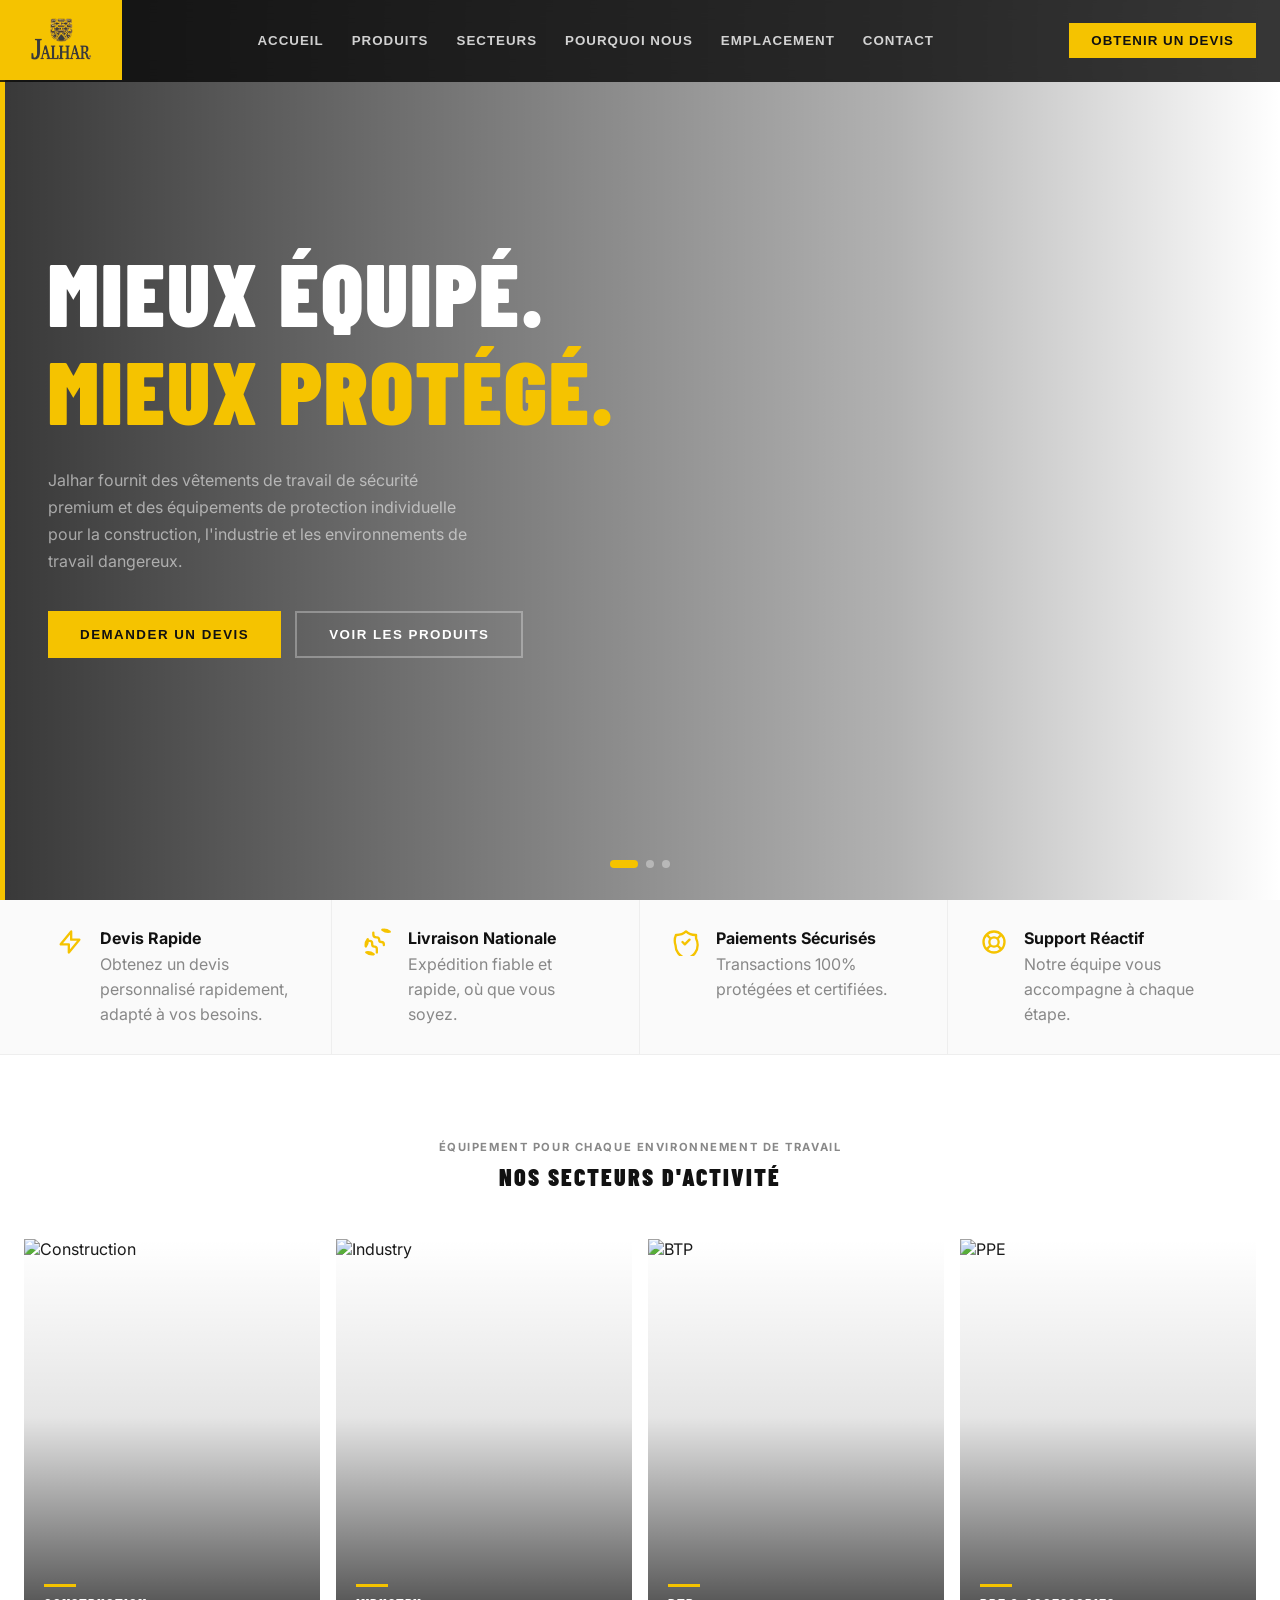
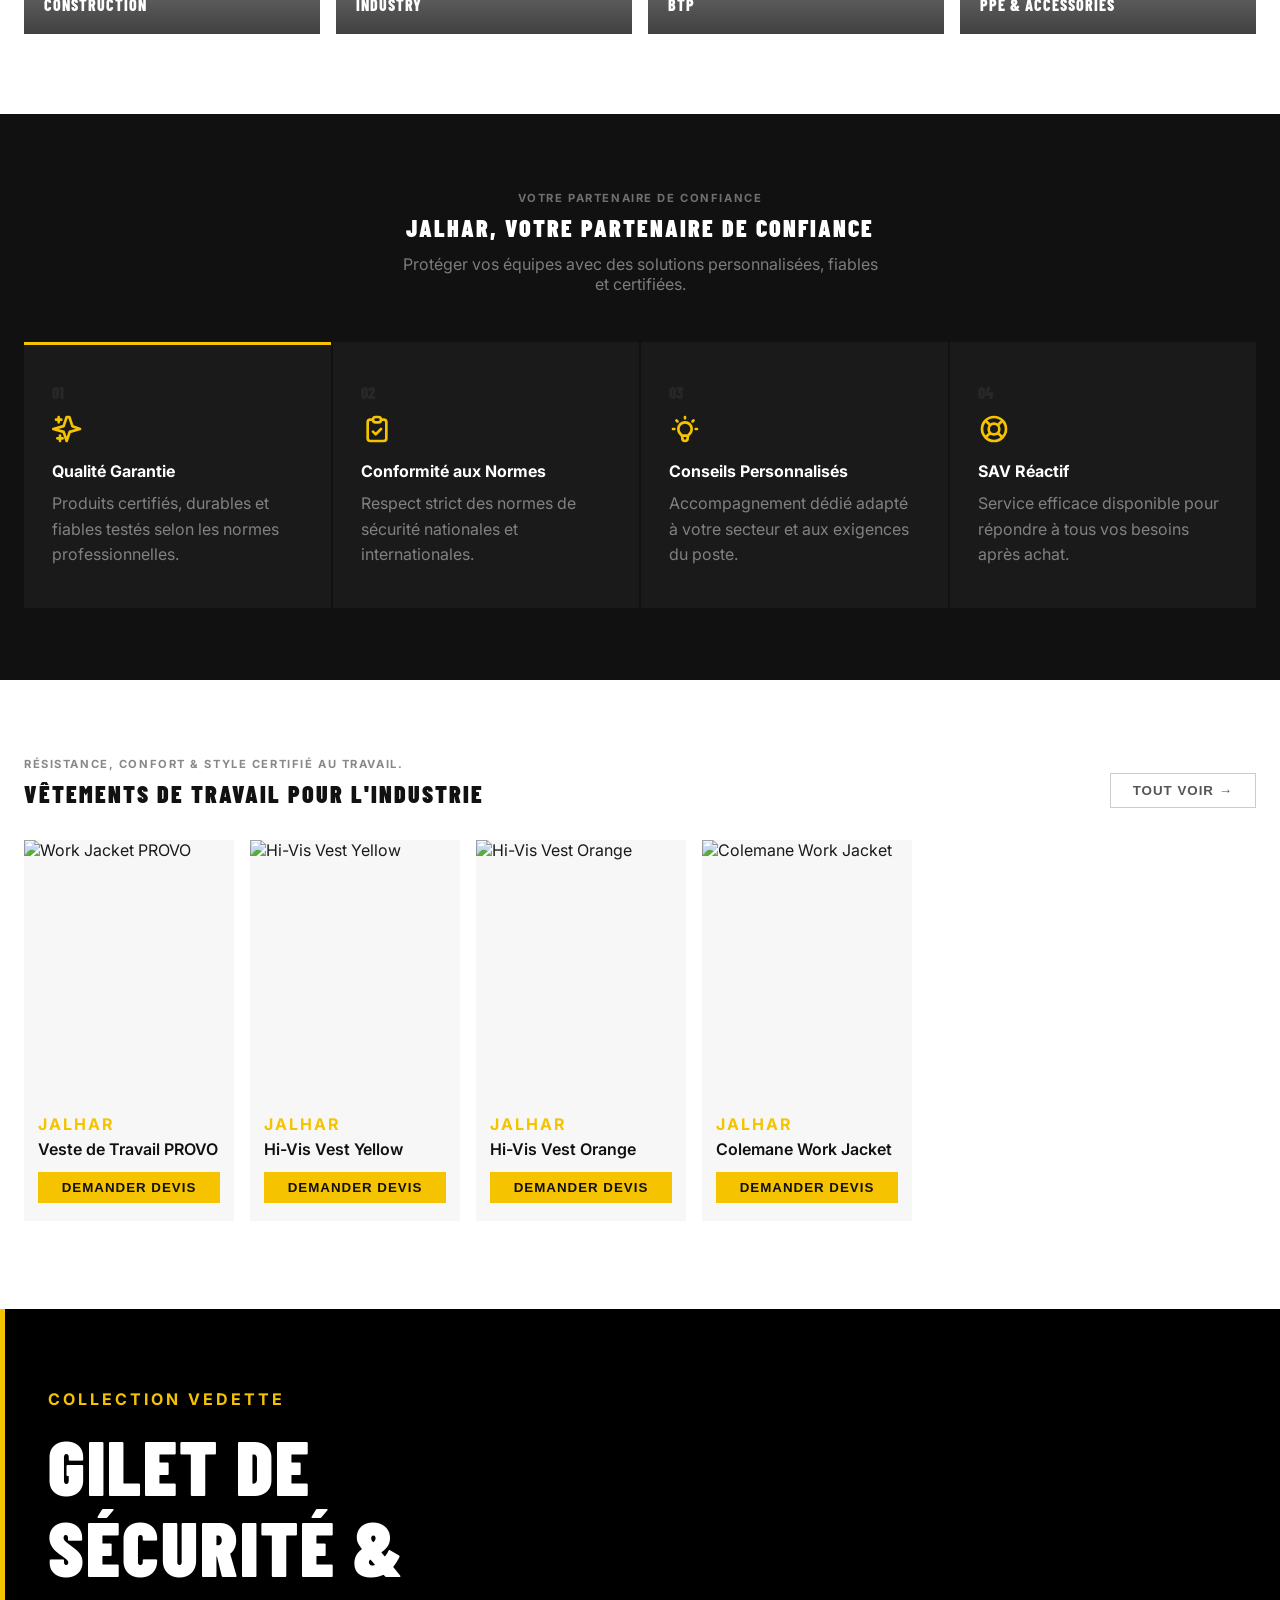
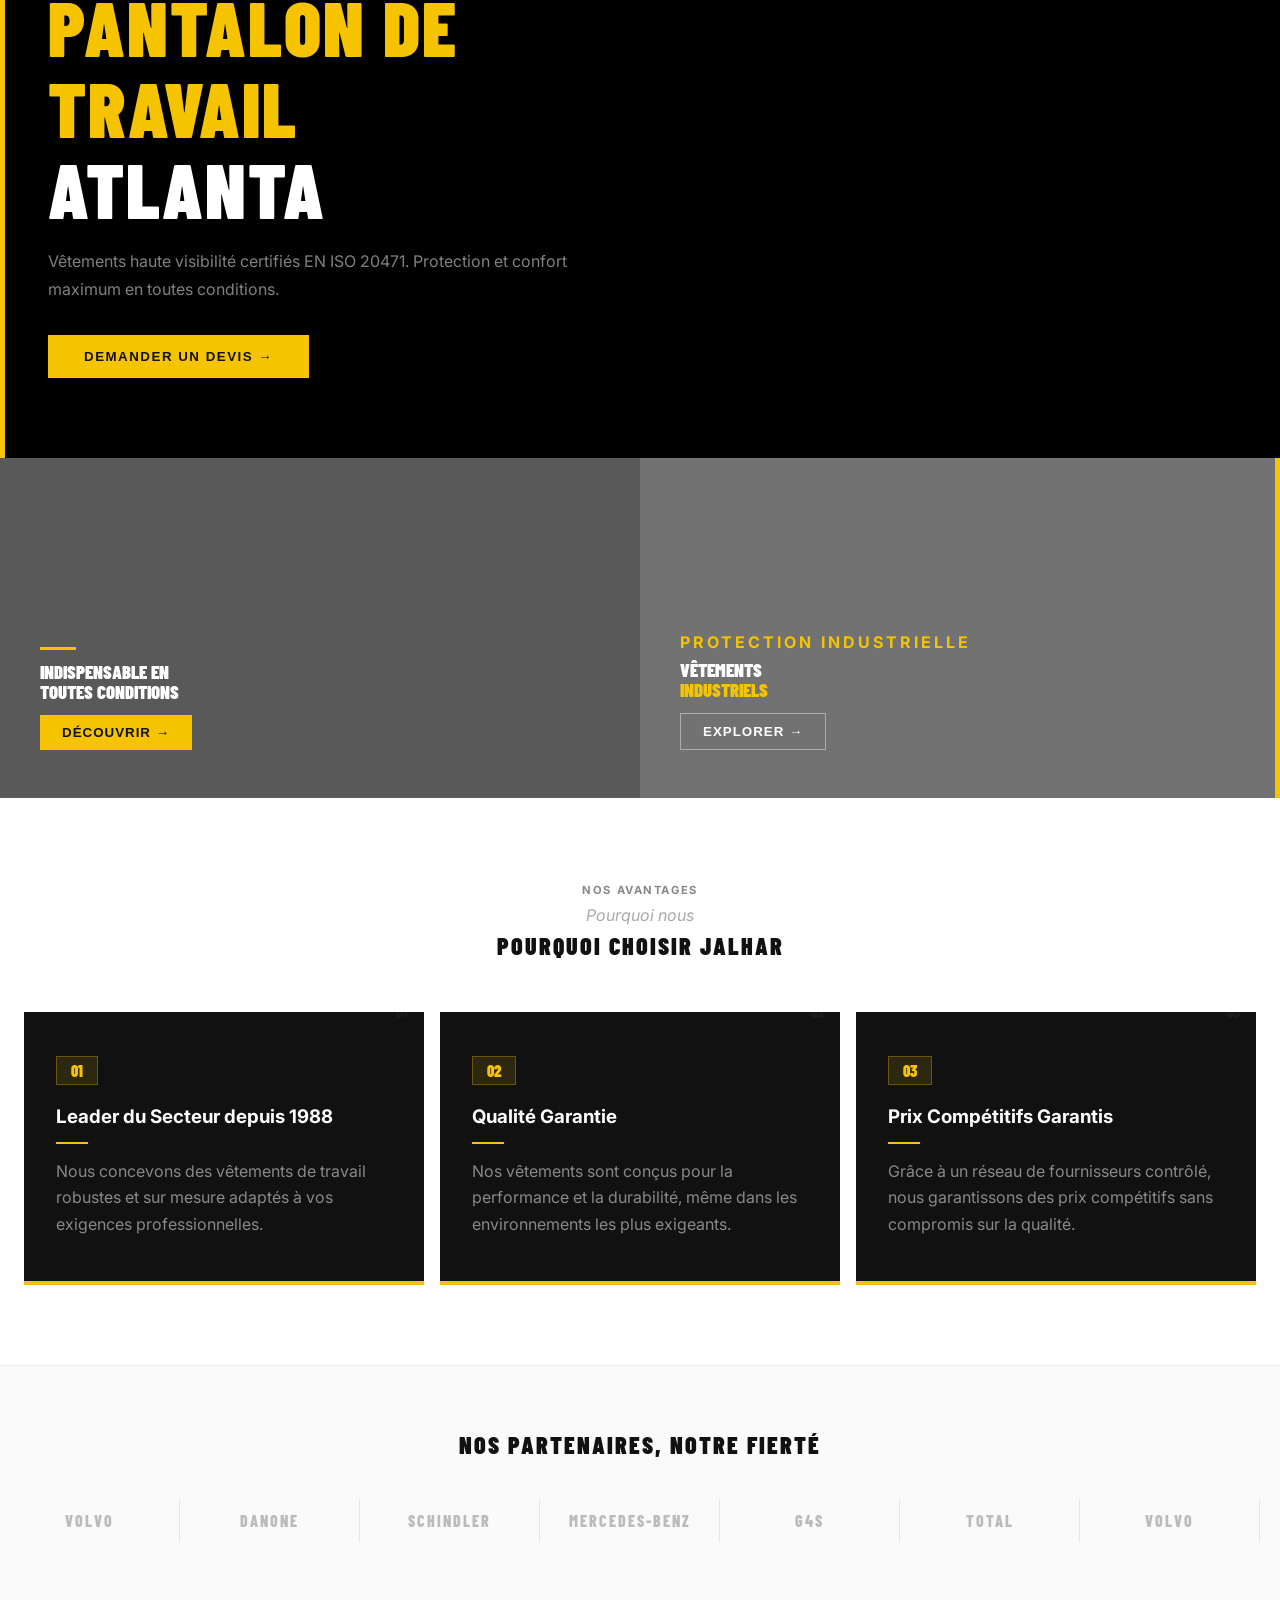
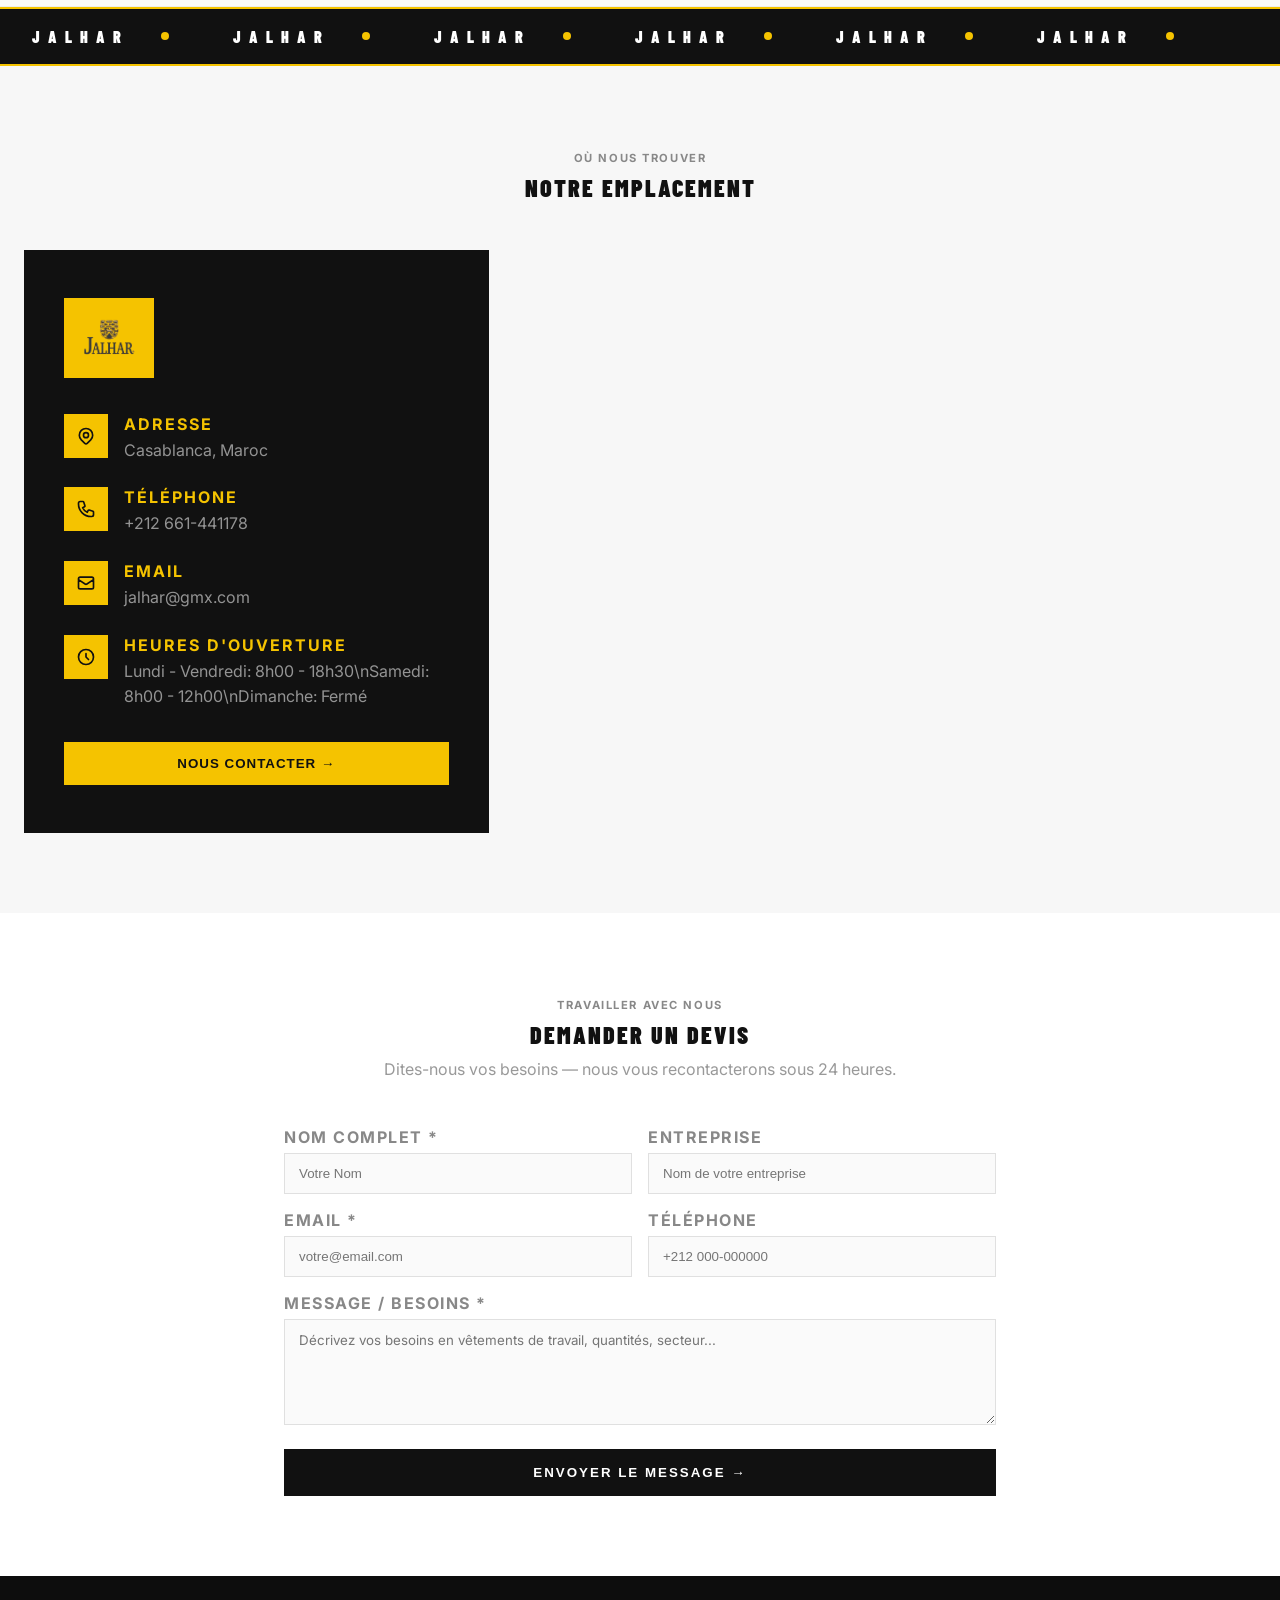
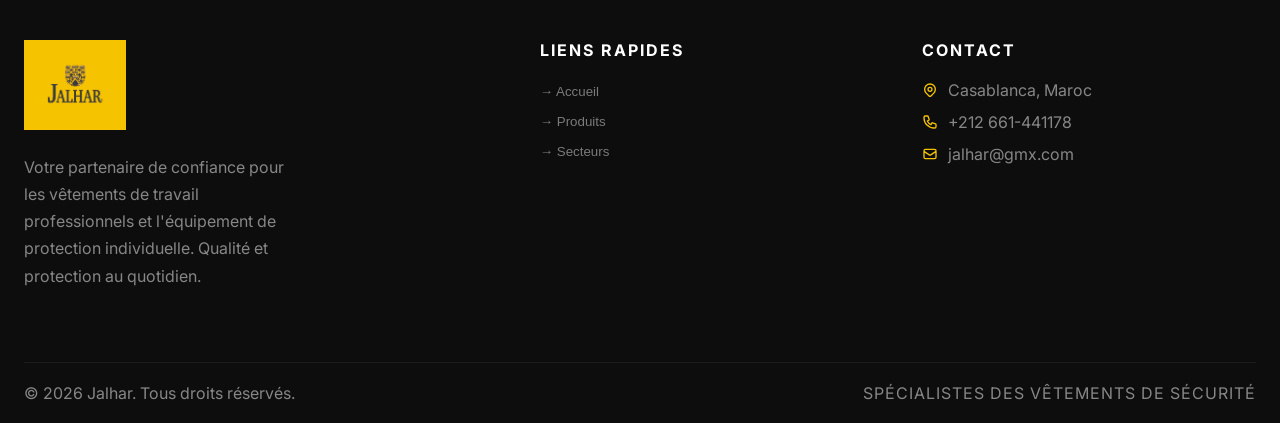
==== commit b1592d66: "Update index.html" ====
--- a/jalhar.ma/index.html
+++ b/jalhar.ma/index.html
@@ -392,7 +392,7 @@
                     <div style="position: absolute; top: -8px; right: 16px; font-family: 'Barlow Condensed','Impact',sans-serif; font-weight: 900; fontSize: 100px; color: rgba(255,255,255,.04); line-height: 1; user-select: none;">01</div>
                     <div style="position: relative; z-index: 1;">
                         <div style="display: inline-block; font-family: 'Barlow Condensed','Impact',sans-serif; font-weight: 900; fontSize: 18px; color: #F5C300; background: rgba(245,195,0,.12); border: 1px solid rgba(245,195,0,.3); padding: 4px 14px; margin-bottom: 20px;">01</div>
-                        <h3 style="font-weight: 700; fontSize: 18px; color: #fff; margin-bottom: 14px;">Leader du Secteur depuis 2014</h3>
+                        <h3 style="font-weight: 700; fontSize: 18px; color: #fff; margin-bottom: 14px;">Leader du Secteur depuis 1988</h3>
                         <div style="width: 32px; height: 2px; background: #F5C300; margin-bottom: 14px;"></div>
                         <p style="fontSize: 13.5px; color: rgba(255,255,255,.5); line-height: 1.65;">Nous concevons des vêtements de travail robustes et sur mesure adaptés à vos exigences professionnelles.</p>
                     </div>
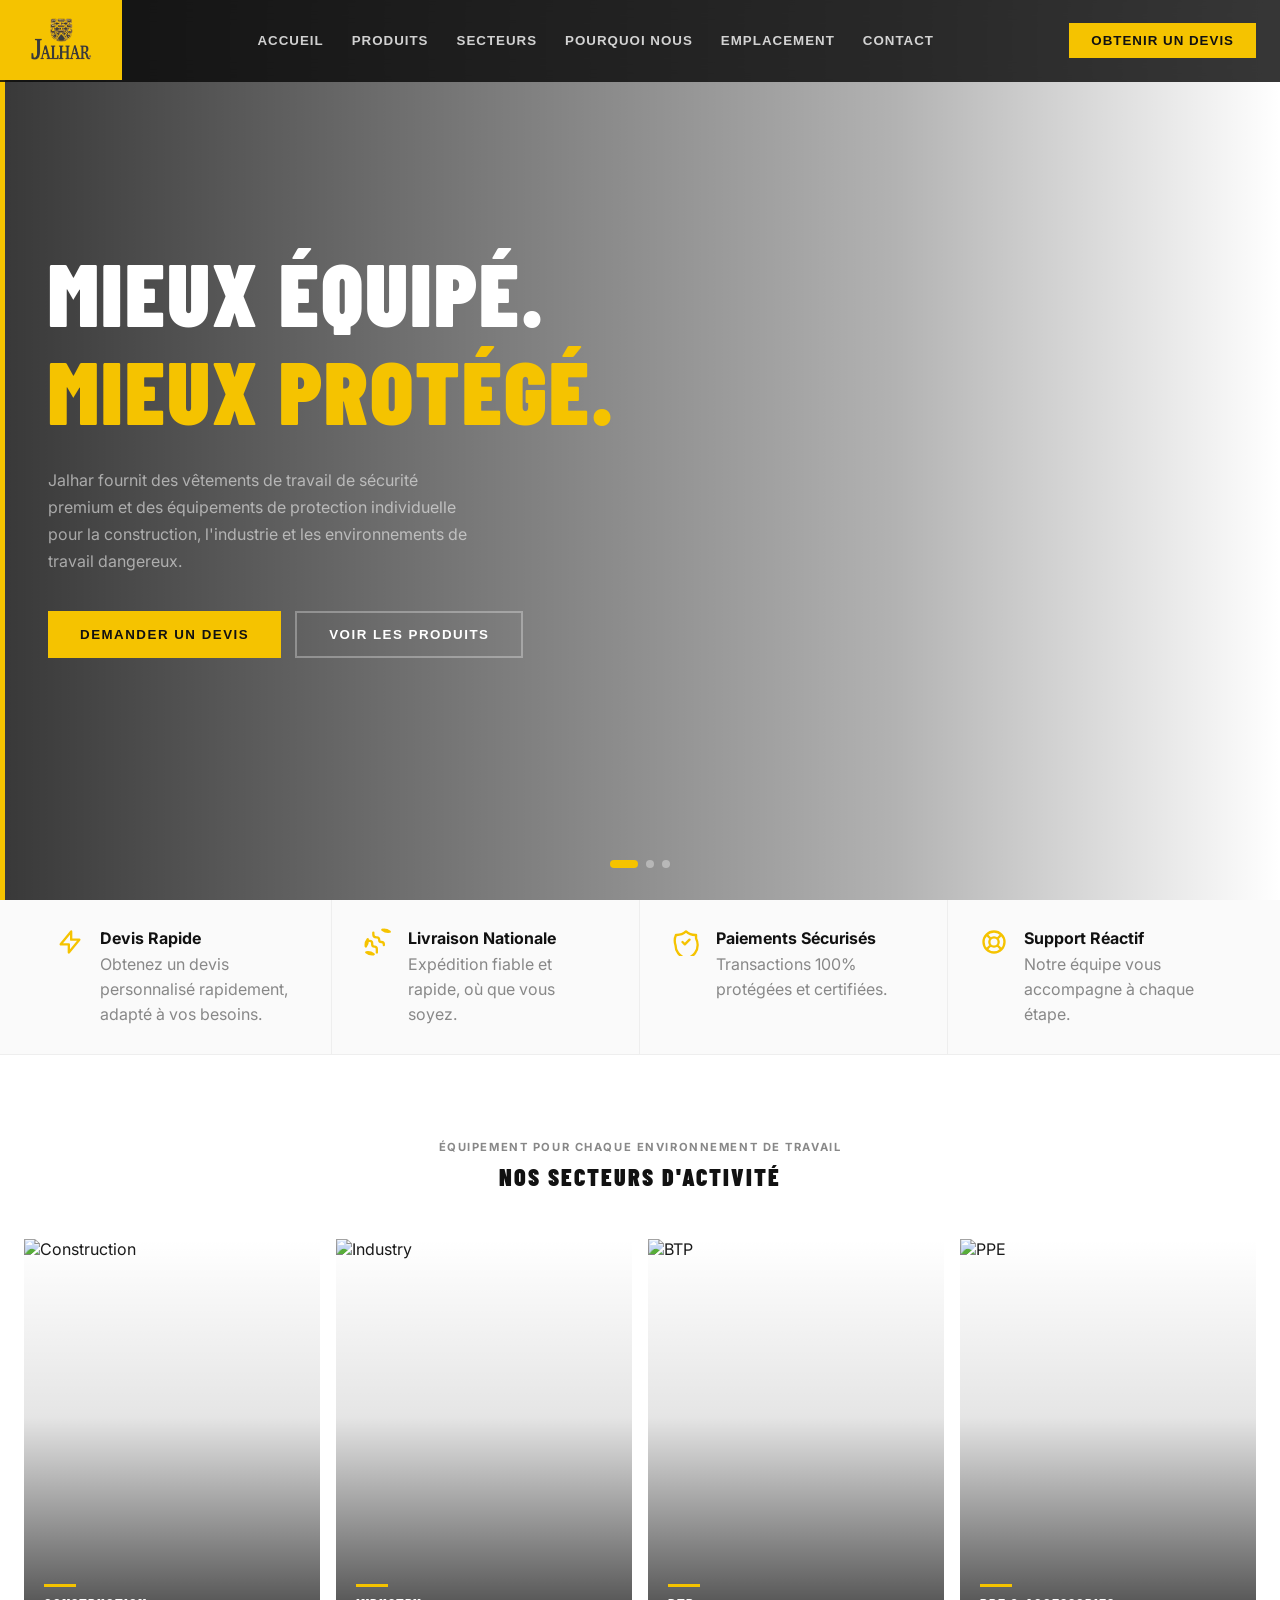
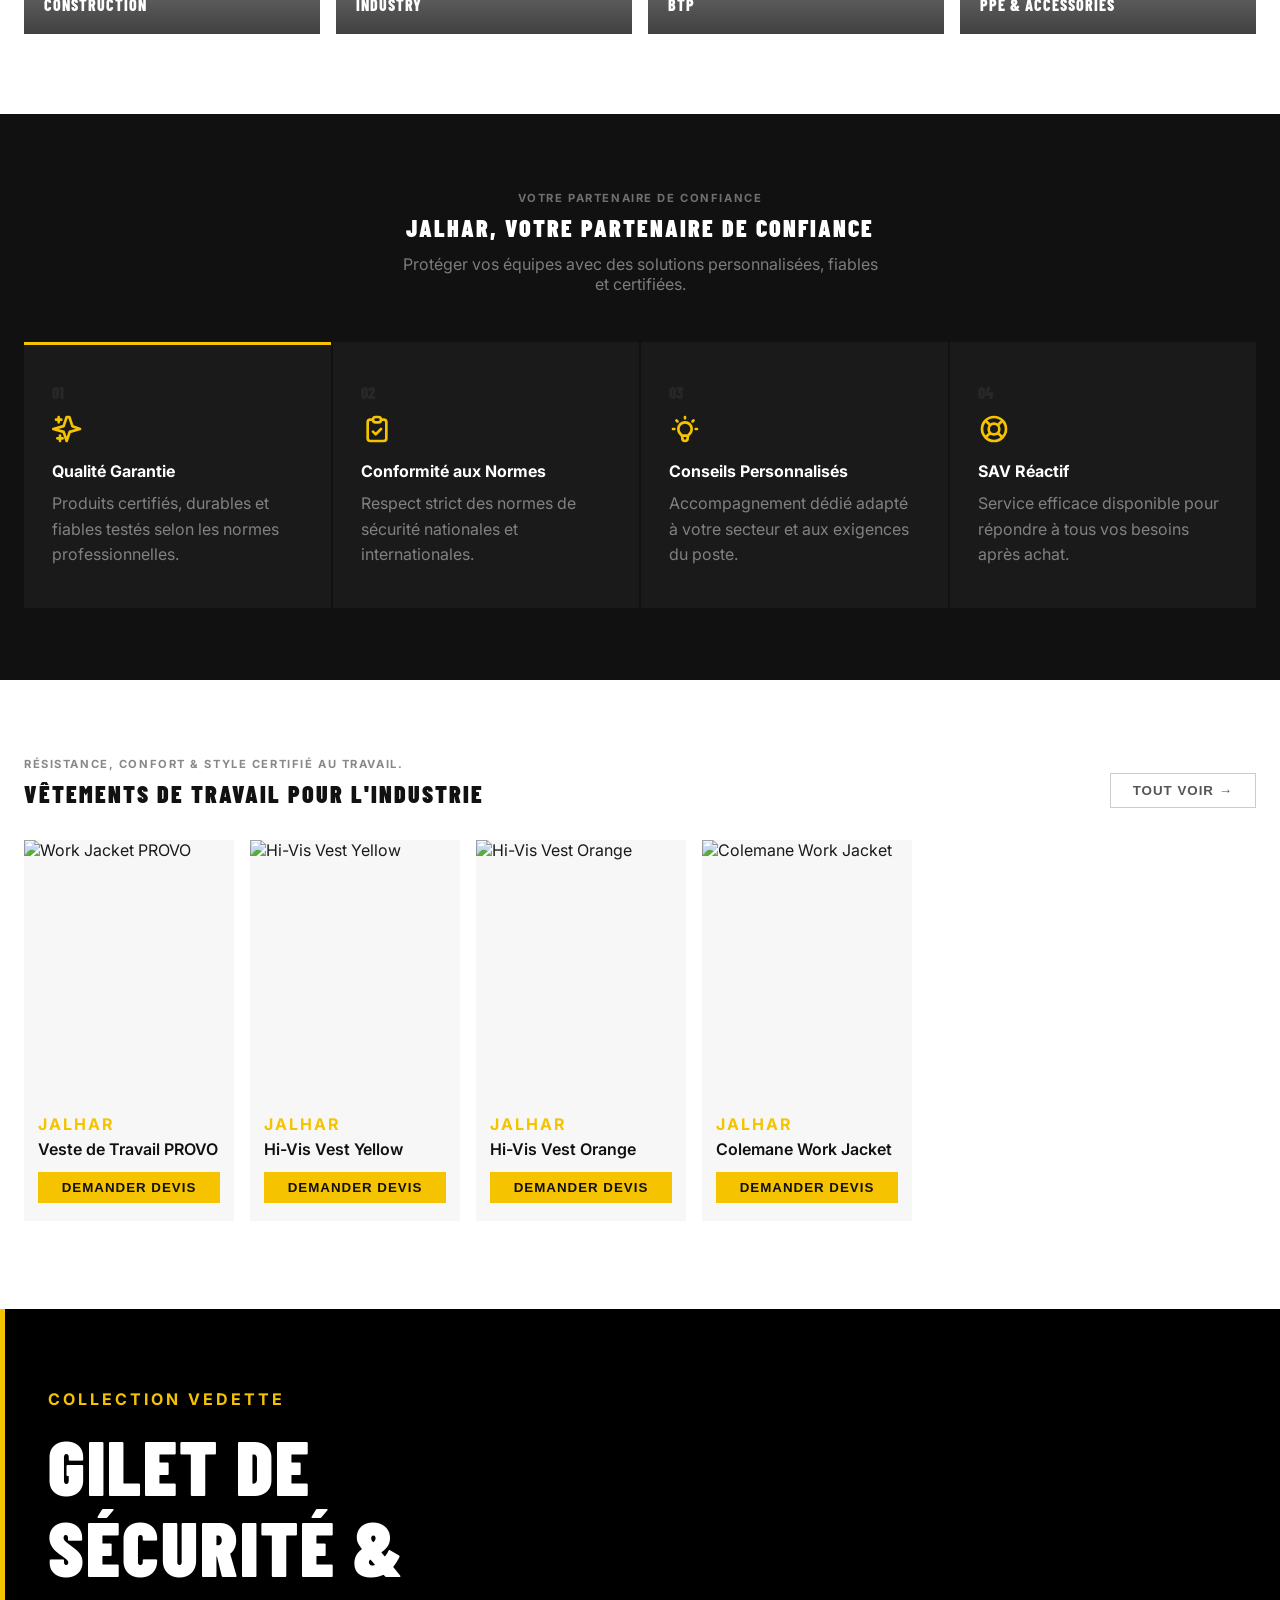
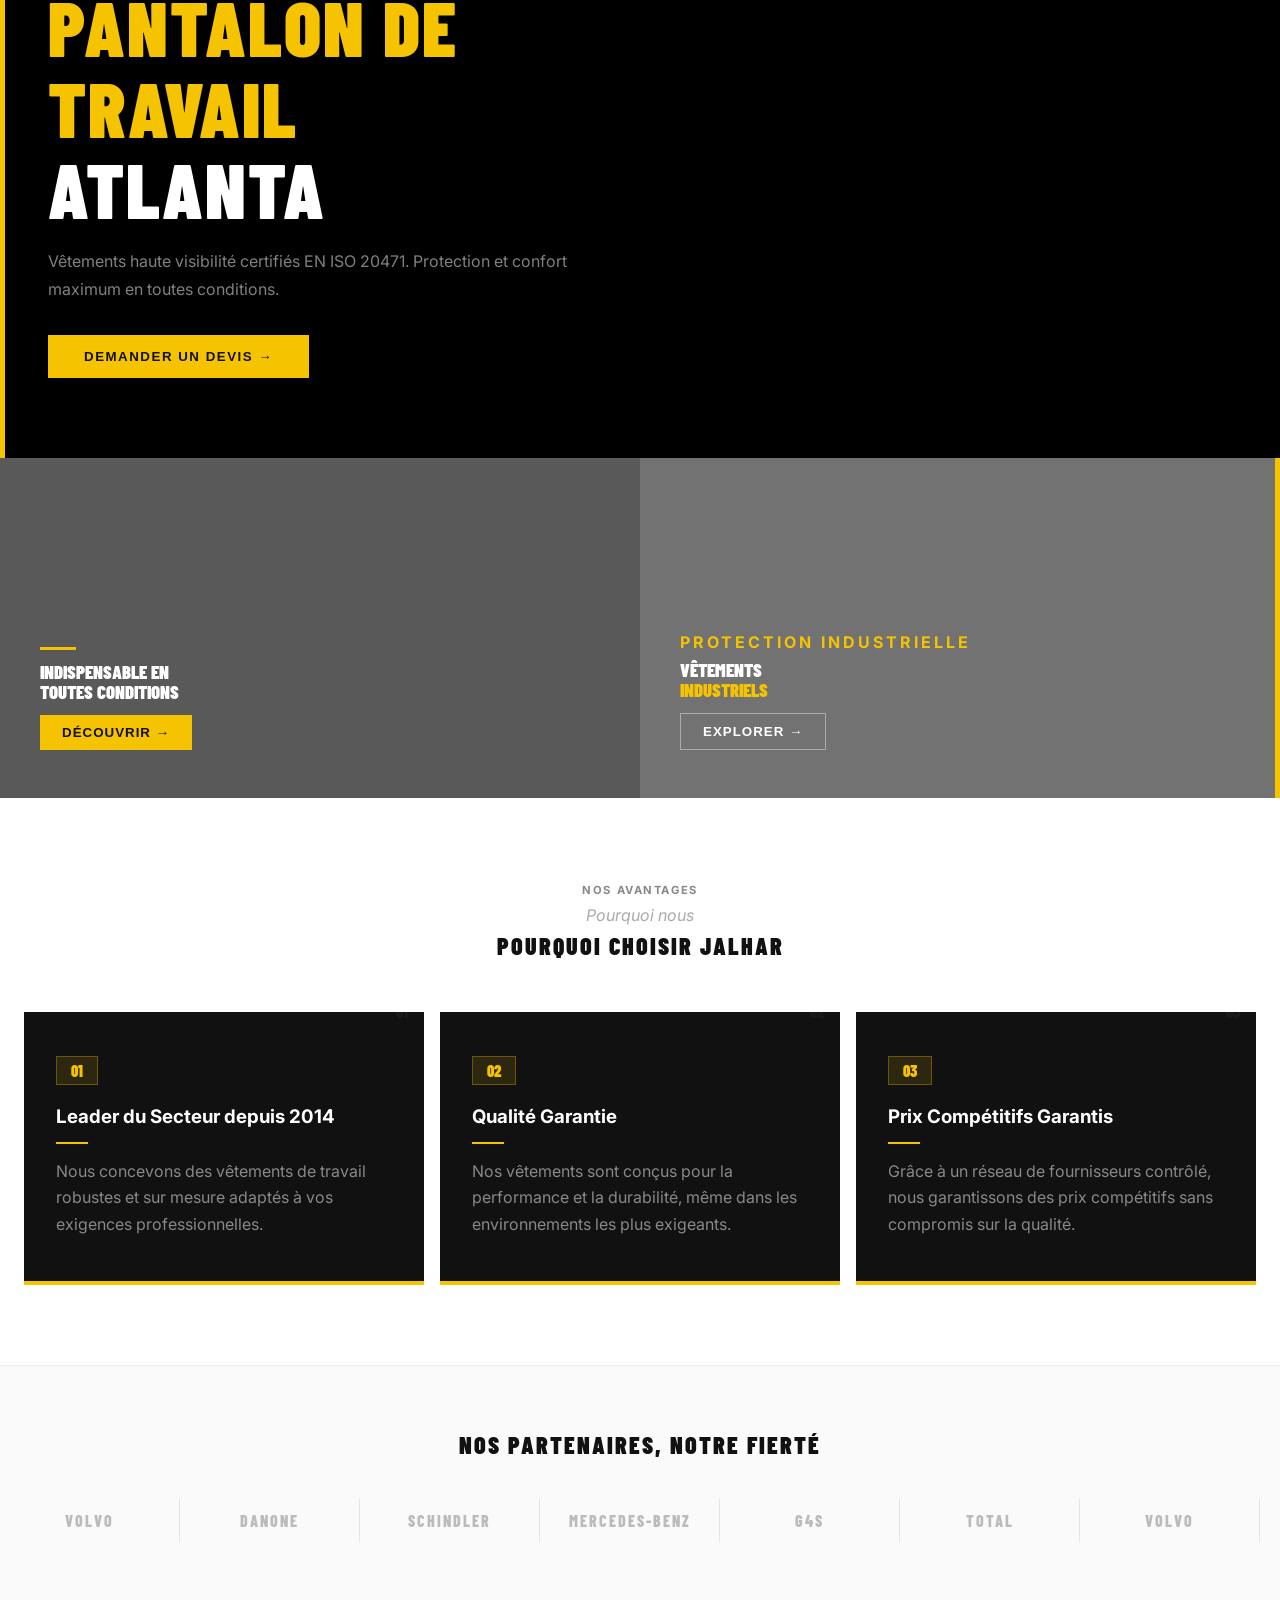
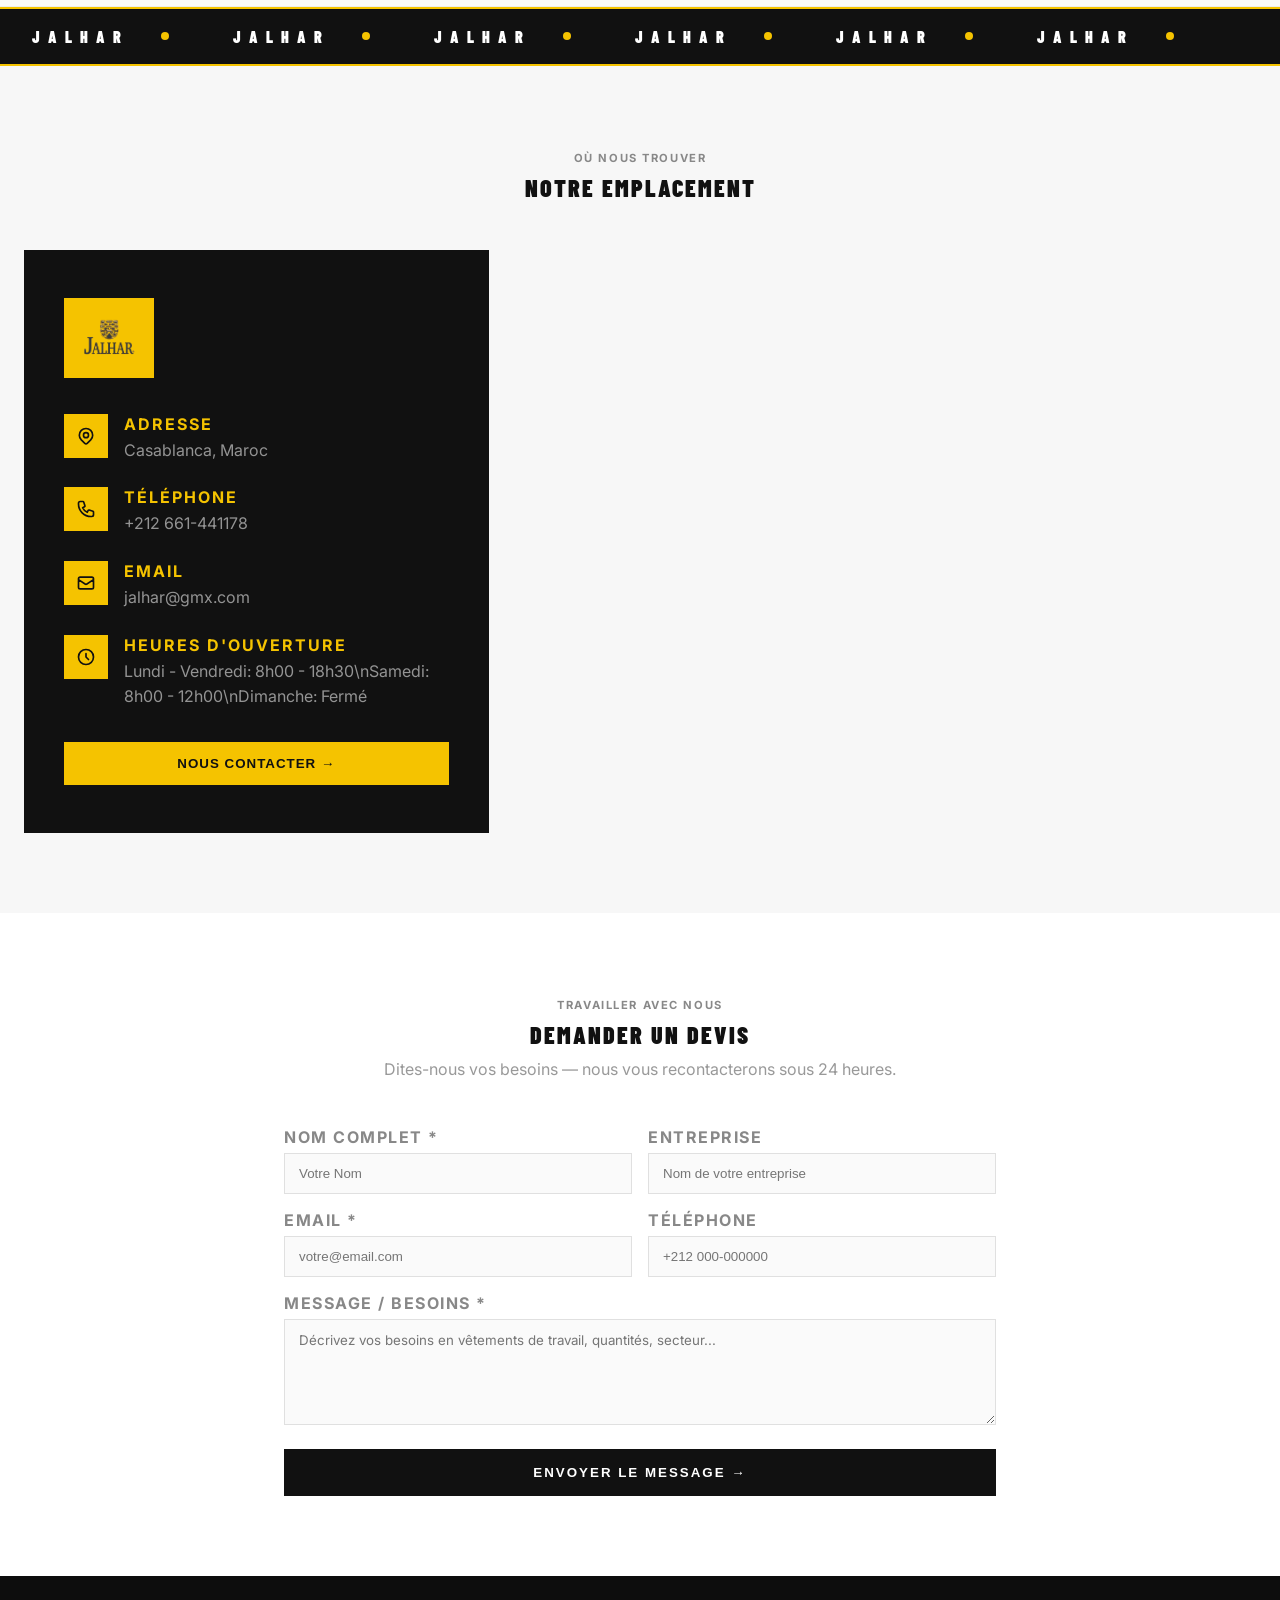
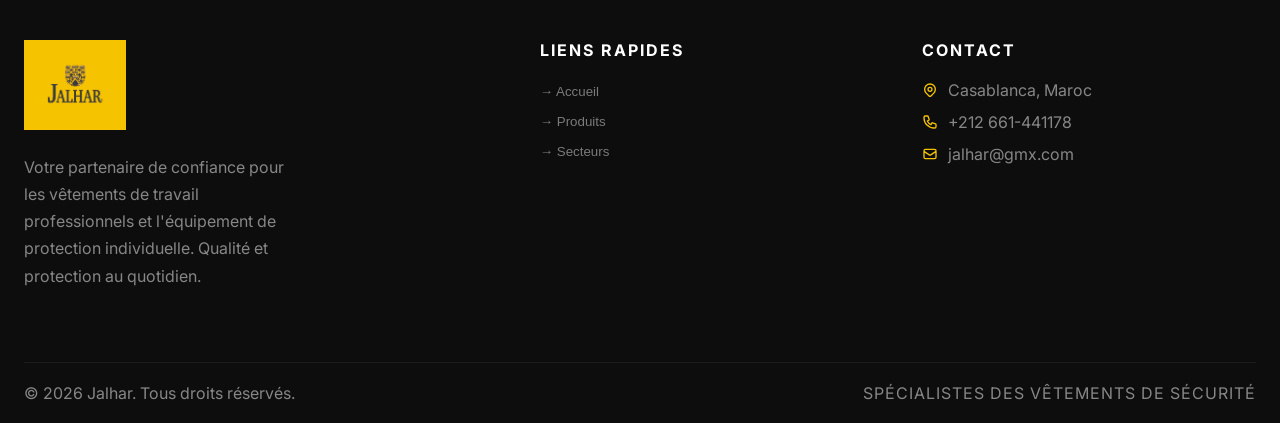
==== commit 1dc79922: "Add files via upload" ====
--- a/jalhar.ma/index.html
+++ b/jalhar.ma/index.html
@@ -392,7 +392,7 @@
                     <div style="position: absolute; top: -8px; right: 16px; font-family: 'Barlow Condensed','Impact',sans-serif; font-weight: 900; fontSize: 100px; color: rgba(255,255,255,.04); line-height: 1; user-select: none;">01</div>
                     <div style="position: relative; z-index: 1;">
                         <div style="display: inline-block; font-family: 'Barlow Condensed','Impact',sans-serif; font-weight: 900; fontSize: 18px; color: #F5C300; background: rgba(245,195,0,.12); border: 1px solid rgba(245,195,0,.3); padding: 4px 14px; margin-bottom: 20px;">01</div>
-                        <h3 style="font-weight: 700; fontSize: 18px; color: #fff; margin-bottom: 14px;">Leader du Secteur depuis 1988</h3>
+                        <h3 style="font-weight: 700; fontSize: 18px; color: #fff; margin-bottom: 14px;">Leader du Secteur depuis 2014</h3>
                         <div style="width: 32px; height: 2px; background: #F5C300; margin-bottom: 14px;"></div>
                         <p style="fontSize: 13.5px; color: rgba(255,255,255,.5); line-height: 1.65;">Nous concevons des vêtements de travail robustes et sur mesure adaptés à vos exigences professionnelles.</p>
                     </div>
@@ -518,7 +518,7 @@
                 <h2 style="font-family: 'Barlow Condensed','Impact',sans-serif; font-weight: 900; fontSize: 38px; text-transform: uppercase; letter-spacing: 2px; color: #111;">DEMANDER UN DEVIS</h2>
                 <p style="color: #999; fontSize: 14px; margin-top: 10px;">Dites-nous vos besoins — nous vous recontacterons sous 24 heures.</p>
             </div>
-            <form onsubmit="event.preventDefault(); alert('Message envoyé !');">
+            <form onsubmit="handleContactSubmit(event)">
                 <div style="display: grid; grid-template-columns: 1fr 1fr; gap: 16px; margin-bottom: 16px;" class="contact-form-grid">
                     <div>
                         <label style="display: block; fontSize: 11px; font-weight: 700; letter-spacing: 1.5px; text-transform: uppercase; color: #888; margin-bottom: 6px;">Nom Complet *</label>
@@ -628,6 +628,37 @@
                 setTimeout(() => { menu.style.display = 'none'; }, 300);
             }
         };
+
+        // Contact Form Logic
+        function handleContactSubmit(event) {
+            event.preventDefault();
+            
+            const form = event.target;
+            const name = form.querySelector('input[placeholder="Votre Nom"]').value;
+            const company = form.querySelector('input[placeholder="Nom de votre entreprise"]').value;
+            const email = form.querySelector('input[type="email"]').value;
+            const phone = form.querySelector('input[placeholder="+212 000-000000"]').value;
+            const message = form.querySelector('textarea').value;
+
+            const subject = `Demande de Devis - ${name}`;
+            const body = `Bonjour l'équipe Jalhar,\n\n` +
+                         `Une nouvelle demande de devis a été effectuée depuis le site web :\n\n` +
+                         `• Nom complet : ${name}\n` +
+                         `• Entreprise : ${company || 'Non spécifié'}\n` +
+                         `• Email : ${email}\n` +
+                         `• Téléphone : ${phone || 'Non spécifié'}\n\n` +
+                         `Message / Besoins :\n` +
+                         `${message}\n\n` +
+                         `Cordialement.`;
+
+            const mailtoUrl = `mailto:jalhar@gmx.com?subject=${encodeURIComponent(subject)}&body=${encodeURIComponent(body)}`;
+            
+            // Ouvre le client mail
+            window.location.href = mailtoUrl;
+            
+            // Notification visuelle
+            alert('Votre client de messagerie va s\'ouvrir pour envoyer le devis.');
+        }
 
         // Scroll Background
         window.onscroll = function() {
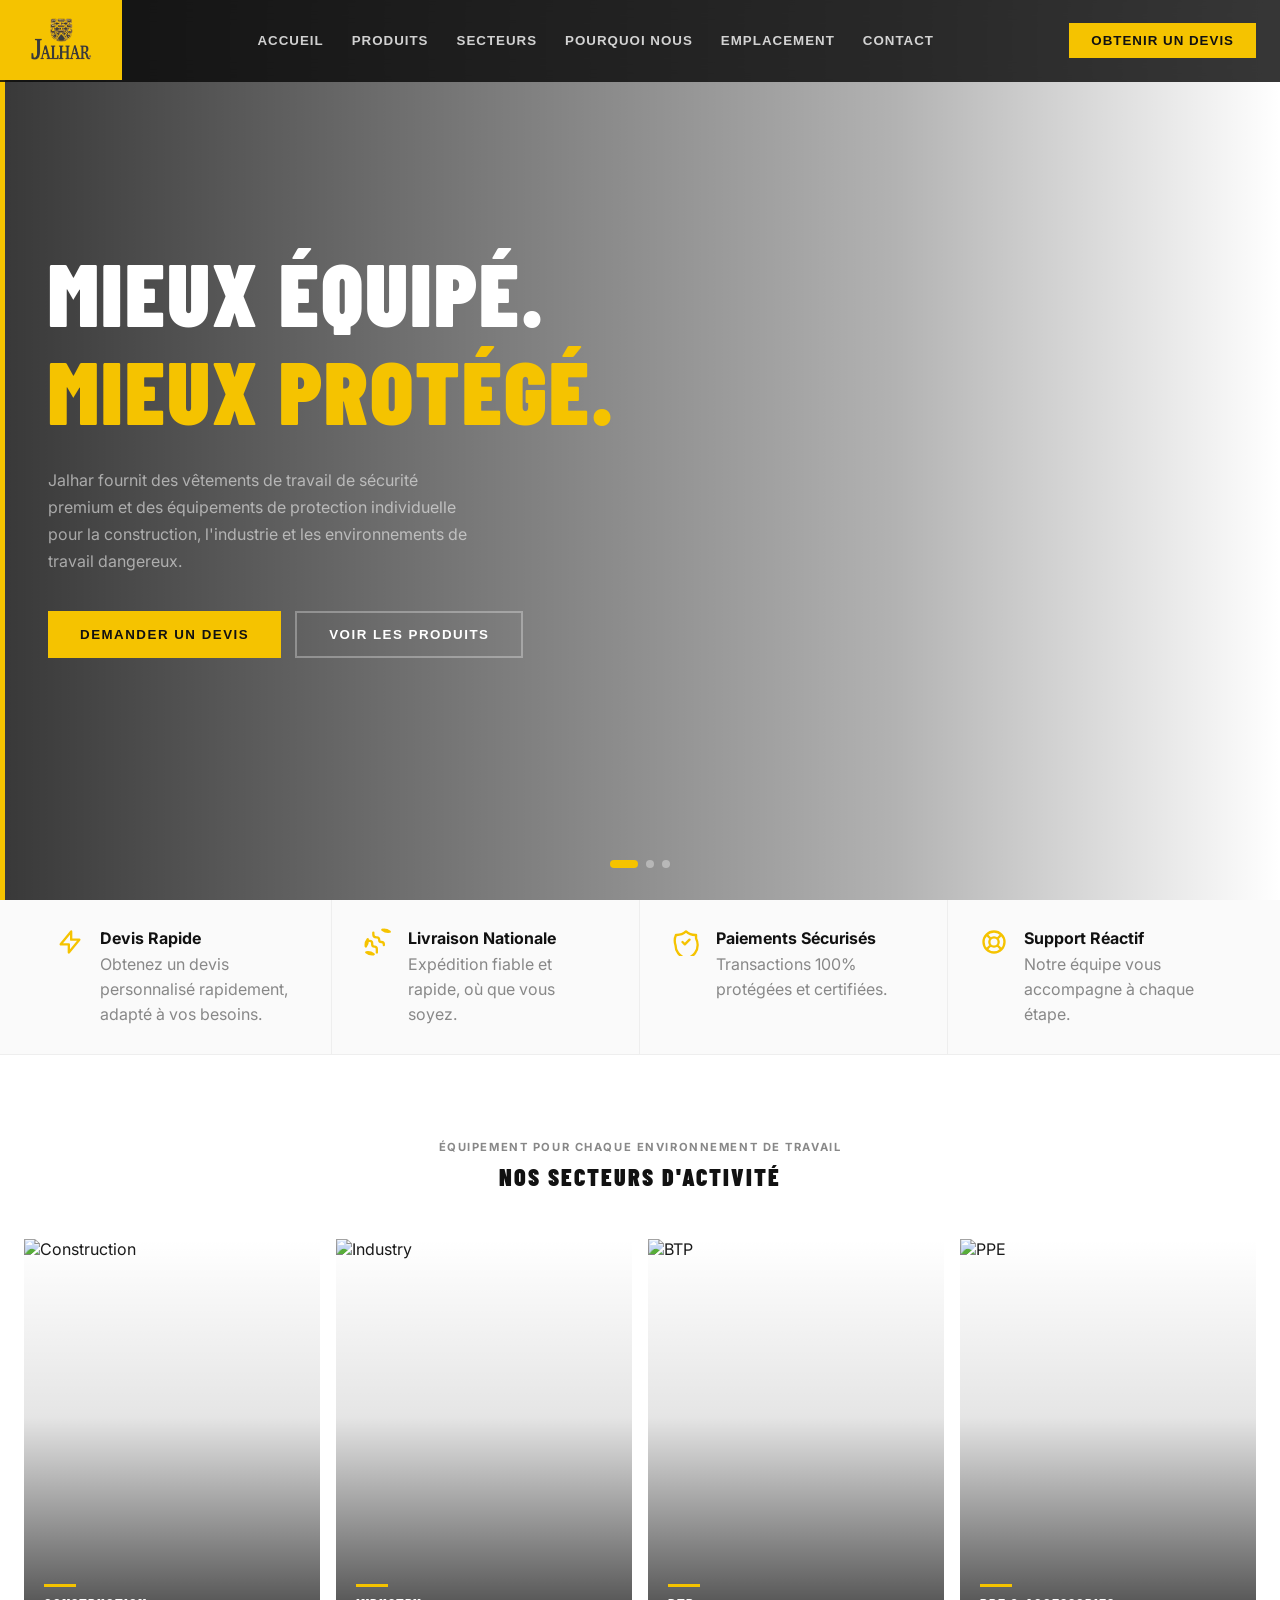
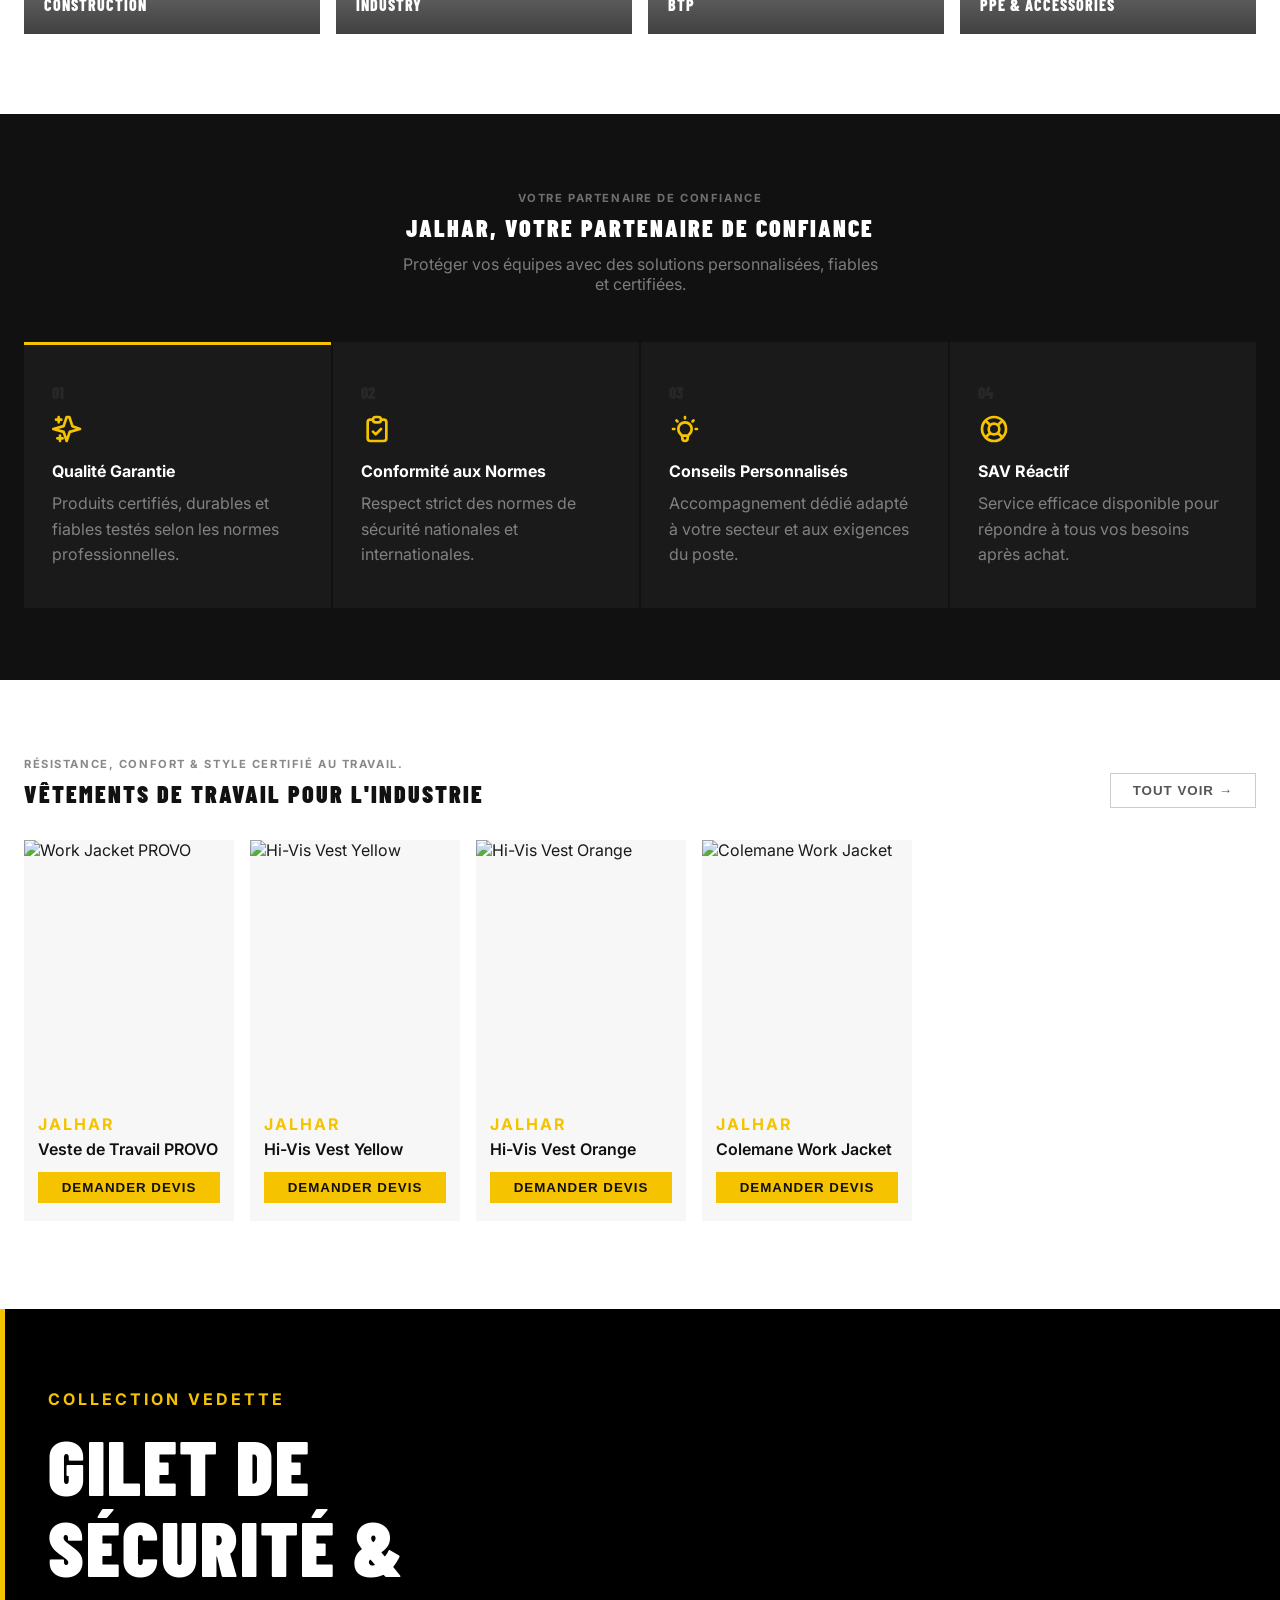
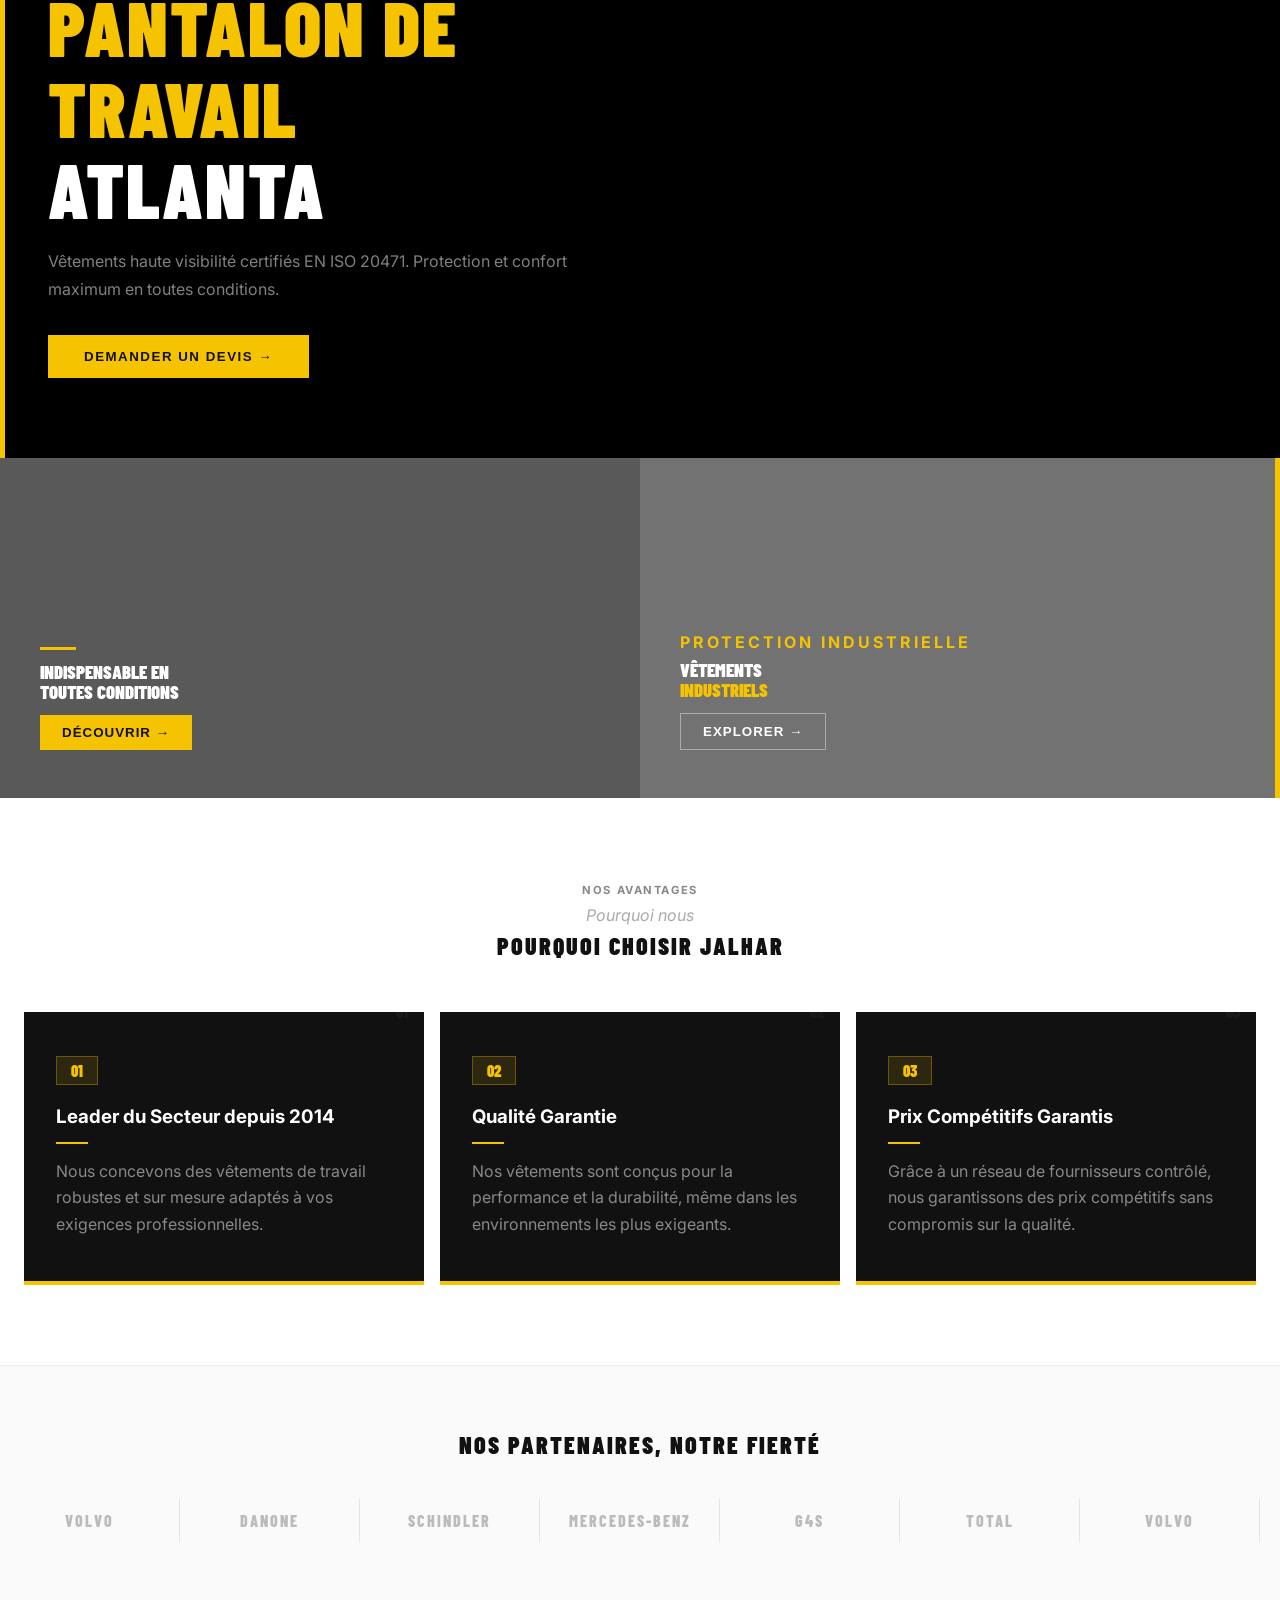
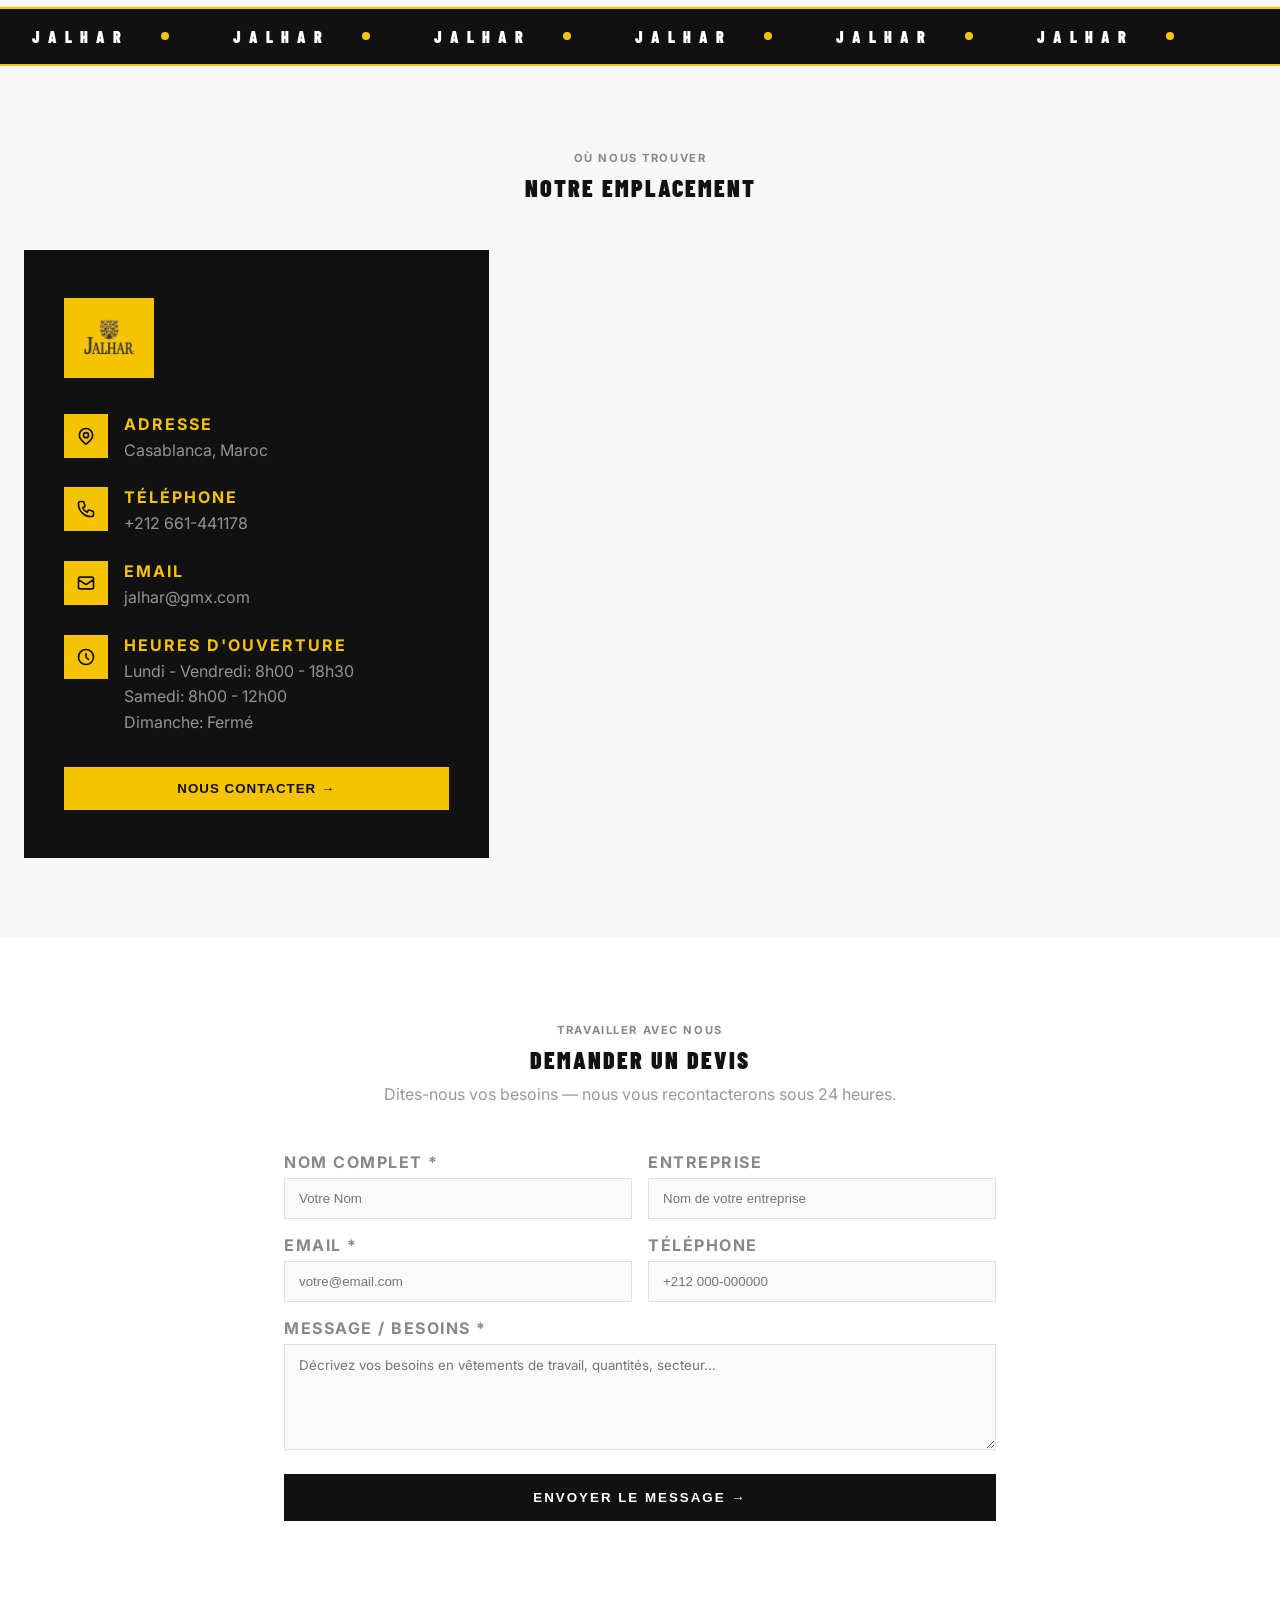
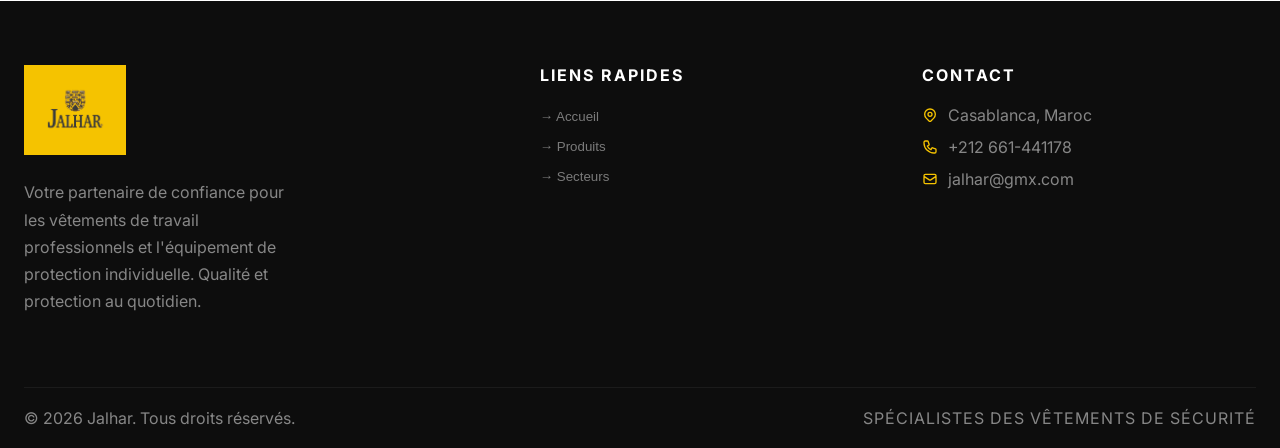
==== commit 04d740b6: "Add files via upload" ====
--- a/jalhar.ma/index.html
+++ b/jalhar.ma/index.html
@@ -3,7 +3,29 @@
 <head>
     <meta charset="UTF-8">
     <meta name="viewport" content="width=device-width, initial-scale=1.0">
-    <title>Jalhar – Aperçu des Vêtements de Sécurité</title>
+    <title>Jalhar – Vêtements de Travail & Équipements de Sécurité (EPI)</title>
+    <meta name="description" content="Jalhar fournit des vêtements de travail premium et des EPI pour l'industrie, le BTP et la construction à Casablanca et partout au Maroc. Qualité et protection garanties.">
+    
+    <!-- Open Graph / Facebook -->
+    <meta property="og:type" content="website">
+    <meta property="og:url" content="https://jalhar.ma/">
+    <meta property="og:title" content="Jalhar – Vêtements de Travail & Équipements de Sécurité">
+    <meta property="og:description" content="Découvrez notre gamme de vêtements de sécurité et EPI haute performance pour tous les secteurs industriels au Maroc.">
+    <meta property="og:image" content="https://i.ibb.co/5gQ8Csgq/preview.jpg">
+
+    <!-- Twitter -->
+    <meta property="twitter:card" content="summary_large_image">
+    <meta property="twitter:url" content="https://jalhar.ma/">
+    <meta property="twitter:title" content="Jalhar – Vêtements de Travail & Équipements de Sécurité">
+    <meta property="twitter:description" content="Découvrez notre gamme de vêtements de sécurité et EPI haute performance pour tous les secteurs industriels au Maroc.">
+    <meta property="twitter:image" content="https://i.ibb.co/5gQ8Csgq/preview.jpg">
+
+    <!-- Favicons -->
+    <link rel="apple-touch-icon" sizes="180x180" href="favicon/apple-touch-icon.png">
+    <link rel="icon" type="image/png" sizes="32x32" href="favicon/favicon-32x32.png">
+    <link rel="icon" type="image/png" sizes="16x16" href="favicon/favicon-16x16.png">
+    <link rel="manifest" href="favicon/site.webmanifest">
+    <link rel="shortcut icon" href="favicon/favicon.ico">
     <link rel="preconnect" href="https://fonts.googleapis.com" />
     <link rel="preconnect" href="https://fonts.gstatic.com" crossorigin />
     <link href="https://fonts.googleapis.com/css2?family=Barlow+Condensed:ital,wght@0,400;0,600;0,700;0,800;0,900;1,700&family=Inter:wght@300;400;500;600;700&display=swap" rel="stylesheet" />
@@ -498,7 +520,9 @@
                         </div>
                         <div>
                             <div style="font-weight: 700; fontSize: 12px; letter-spacing: 2px; text-transform: uppercase; color: #F5C300; margin-bottom: 4px;">Heures d'ouverture</div>
-                            <div style="fontSize: 13px; color: rgba(255,255,255,.55); line-height: 1.6; white-space: pre-line;">Lundi - Vendredi: 8h00 - 18h30\nSamedi: 8h00 - 12h00\nDimanche: Fermé</div>
+                            <div style="fontSize: 13px; color: rgba(255,255,255,.55); line-height: 1.6; white-space: pre-line;">Lundi - Vendredi: 8h00 - 18h30
+Samedi: 8h00 - 12h00
+Dimanche: Fermé</div>
                         </div>
                     </div>
                     <button onclick="scrollToId('contact')" style="margin-top: 8px; width: 100%; background: #F5C300; color: #111; font-weight: 700; fontSize: 13px; letter-spacing: 1px; text-transform: uppercase; border: none; padding: 14px; cursor: pointer;">Nous Contacter →</button>
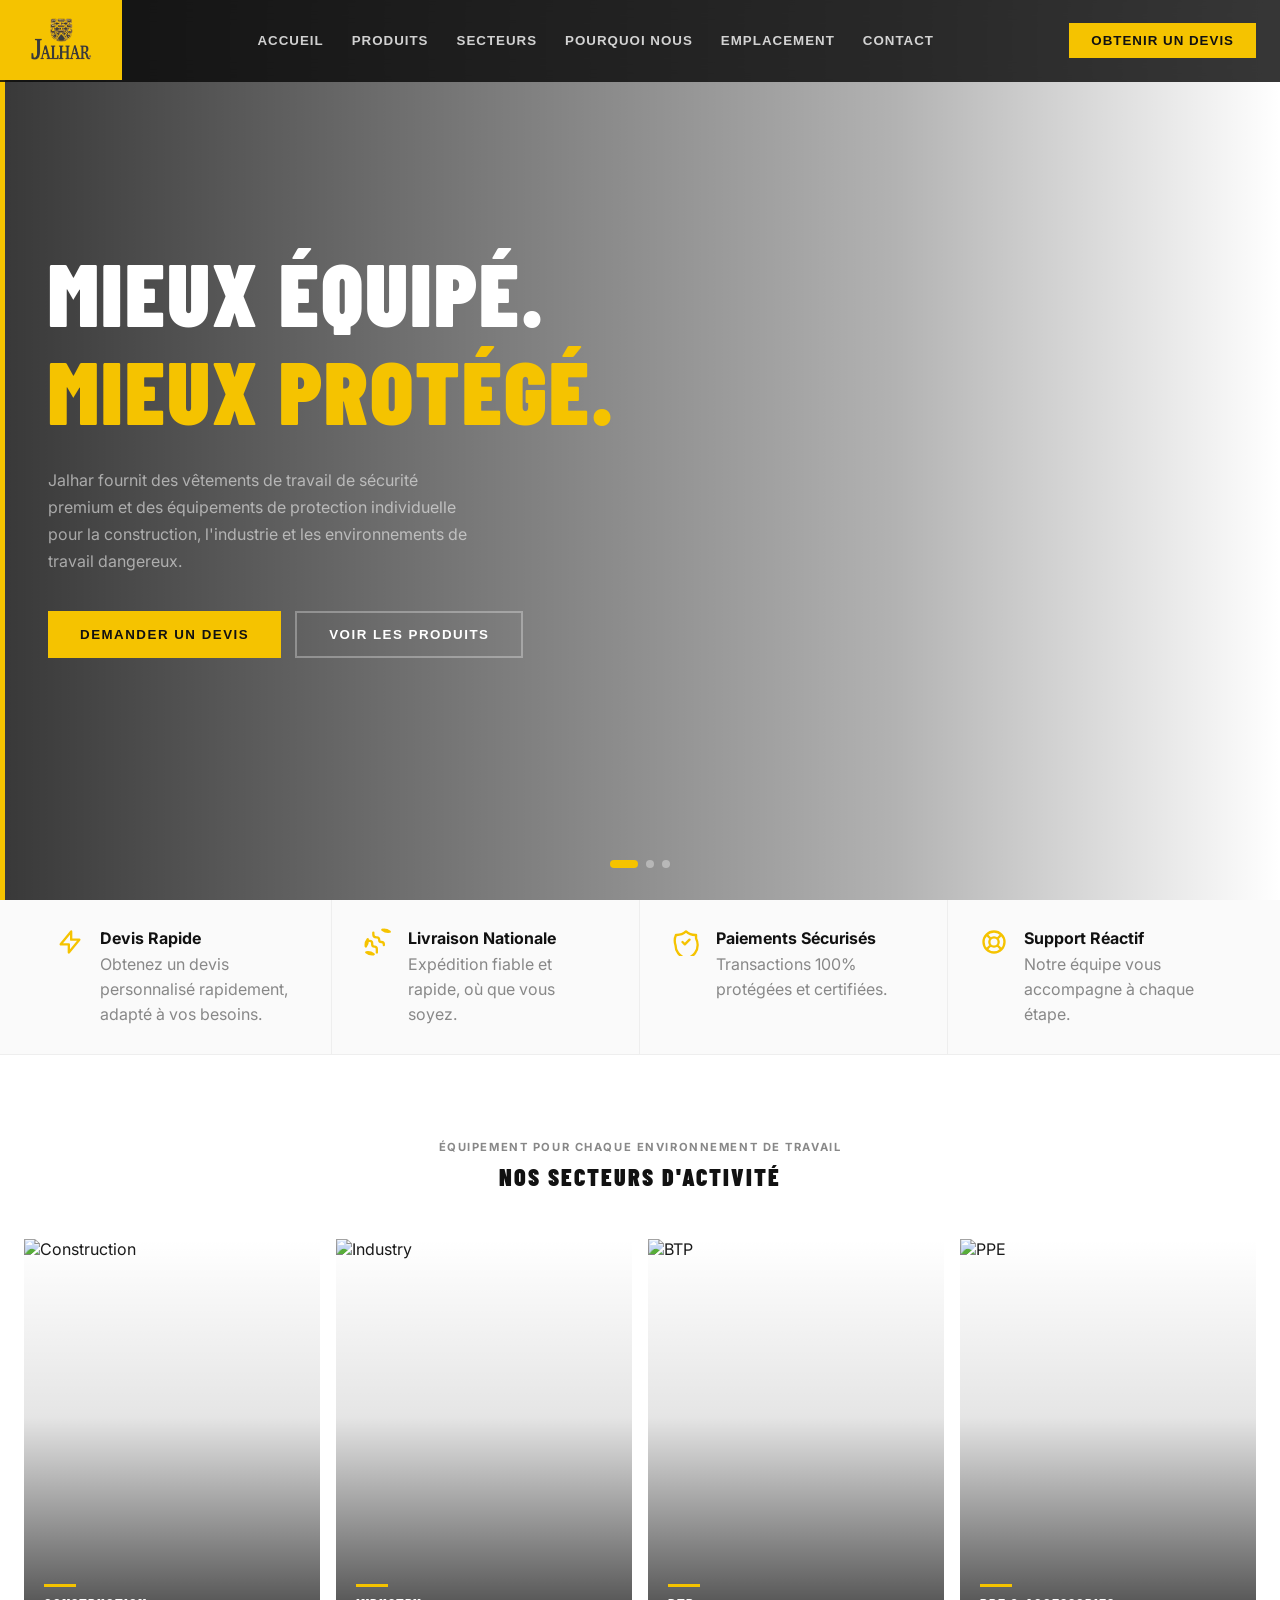
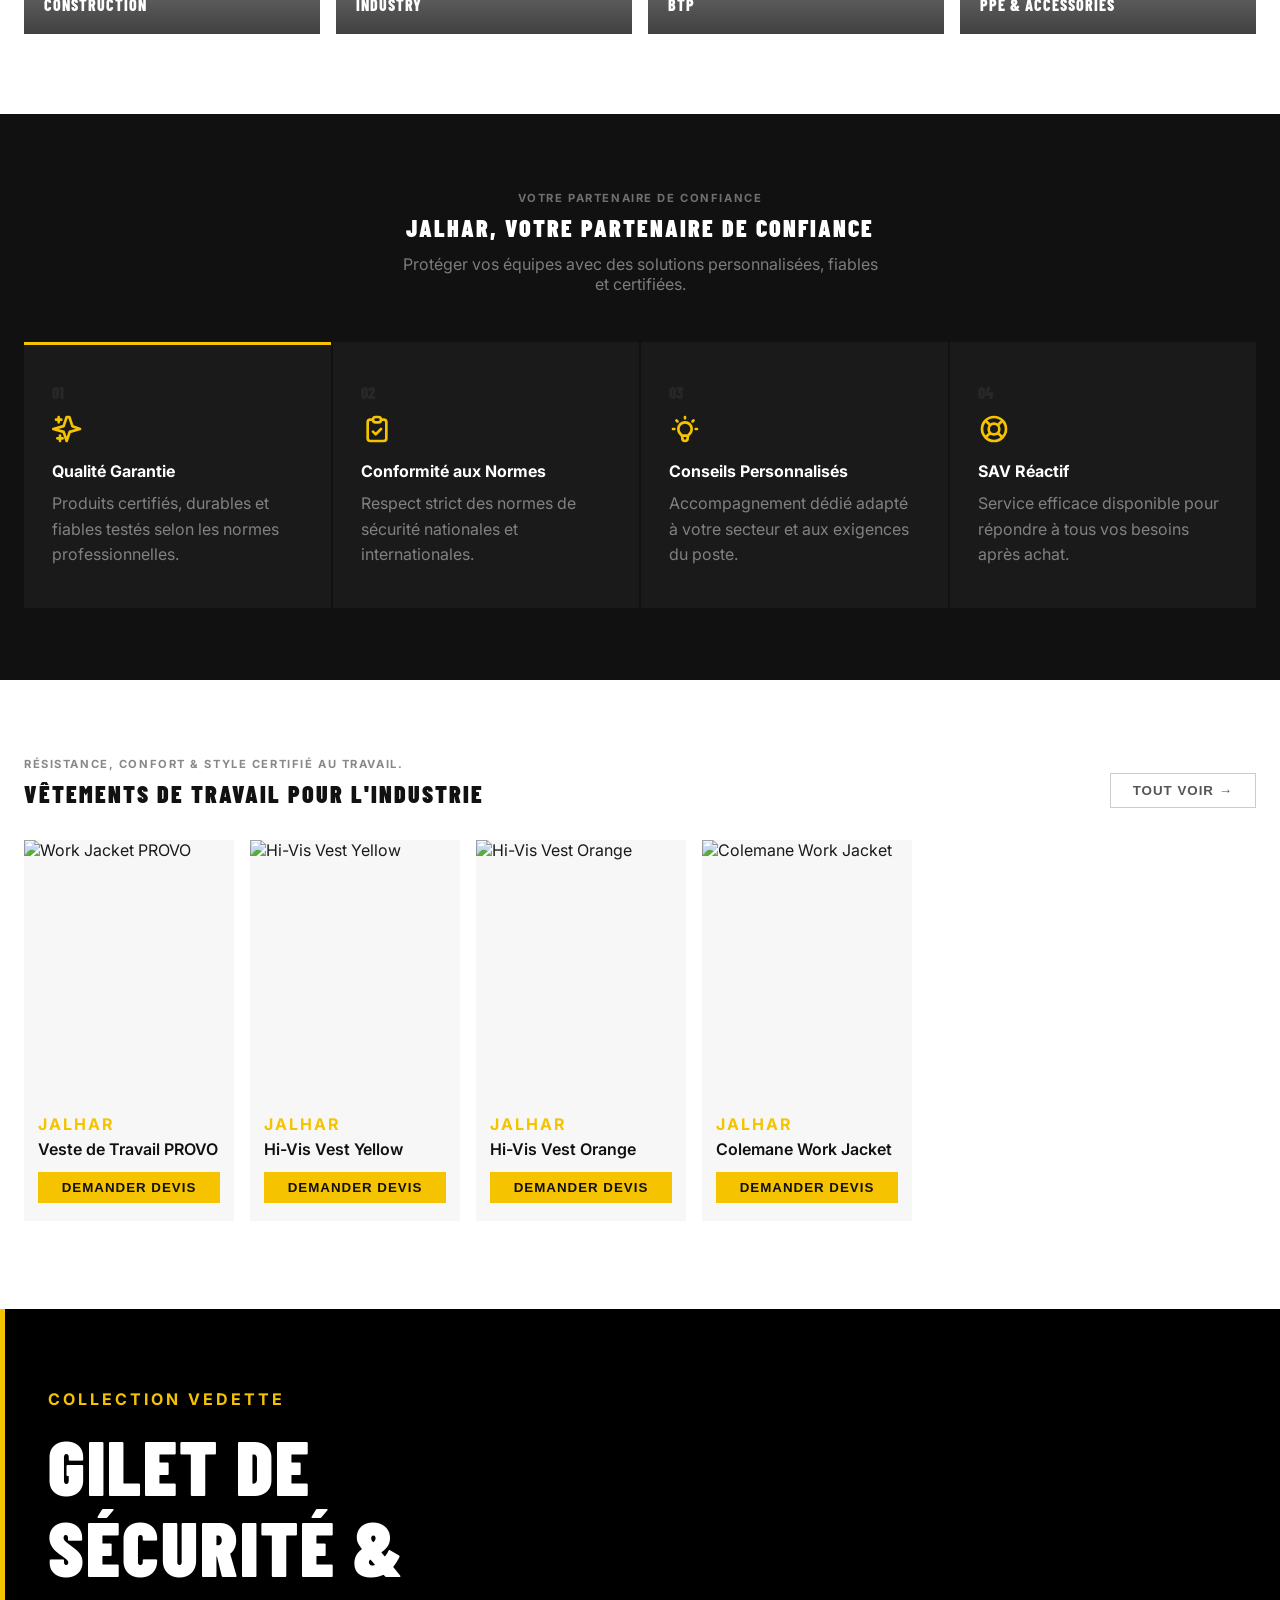
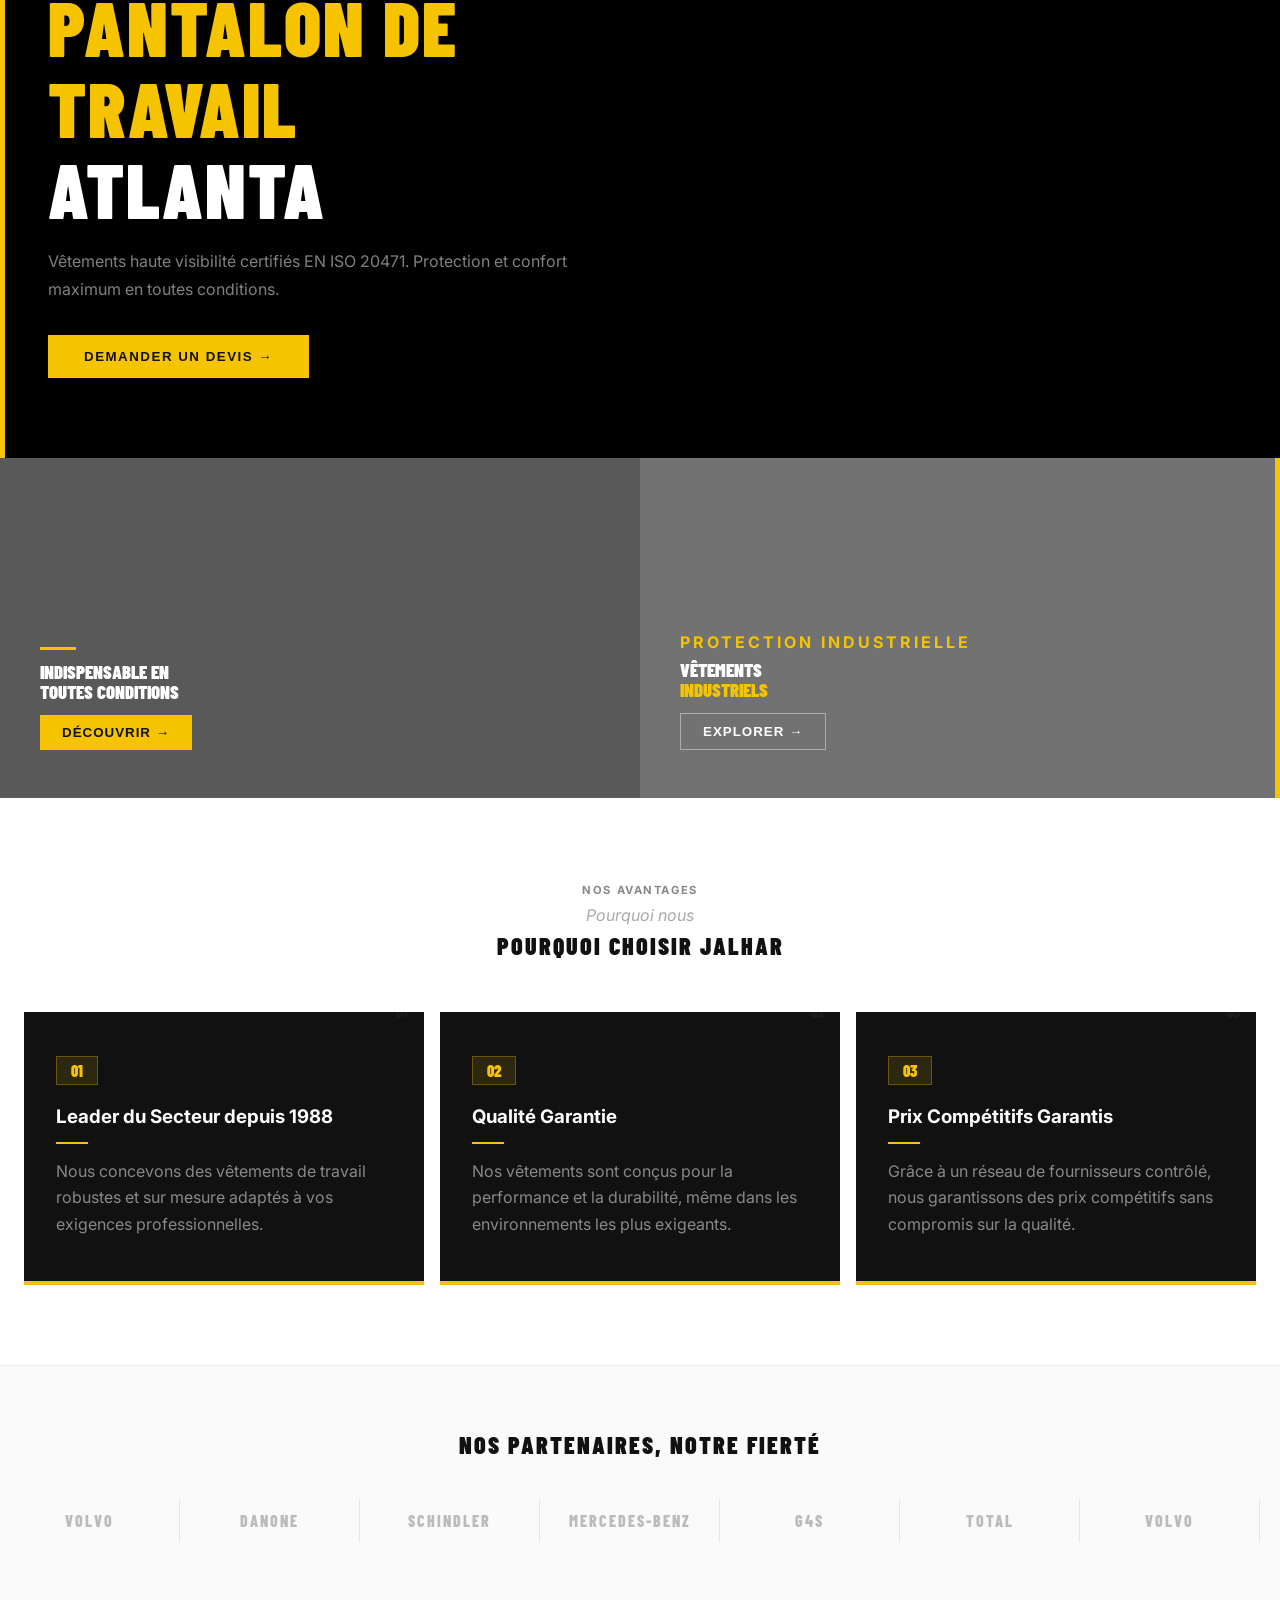
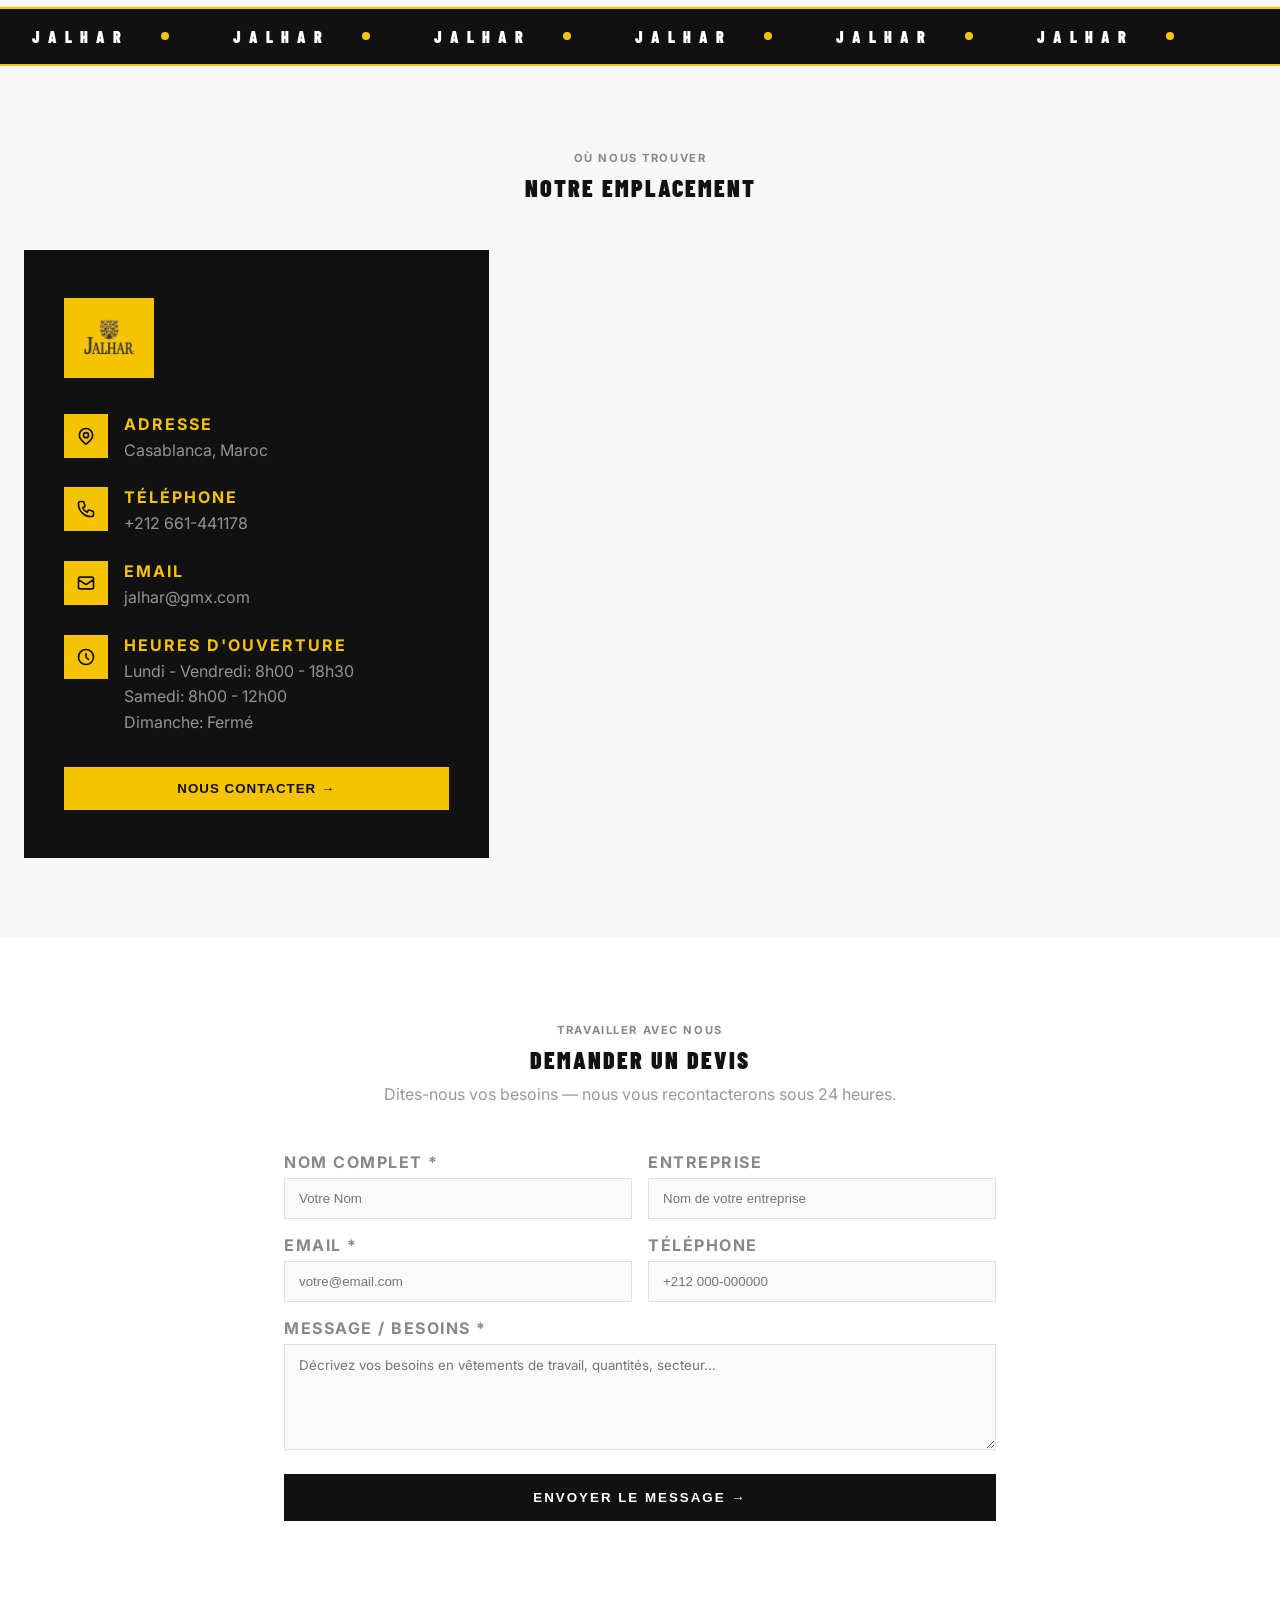
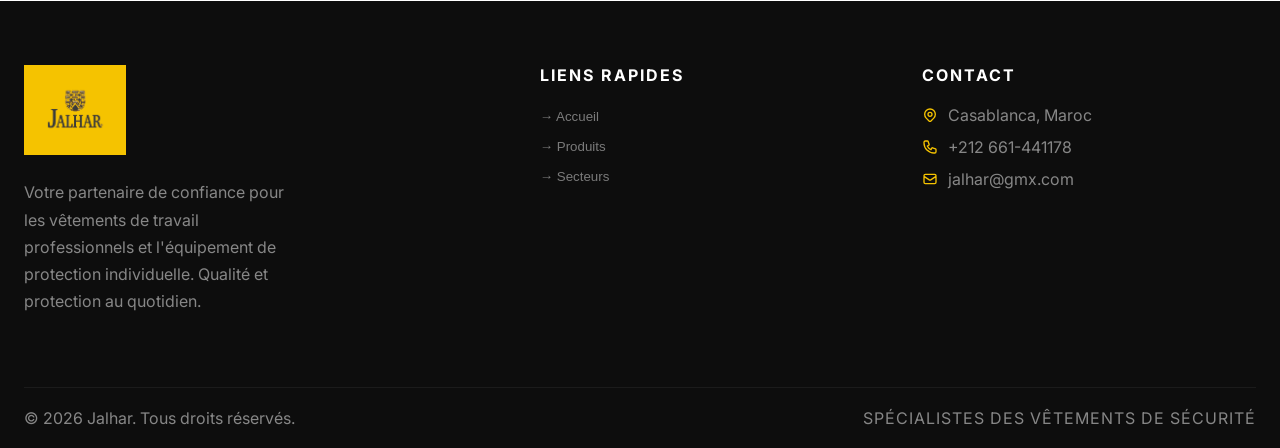
==== commit e6e92dc4: "Add files via upload" ====
--- a/jalhar.ma/index.html
+++ b/jalhar.ma/index.html
@@ -414,7 +414,7 @@
                     <div style="position: absolute; top: -8px; right: 16px; font-family: 'Barlow Condensed','Impact',sans-serif; font-weight: 900; fontSize: 100px; color: rgba(255,255,255,.04); line-height: 1; user-select: none;">01</div>
                     <div style="position: relative; z-index: 1;">
                         <div style="display: inline-block; font-family: 'Barlow Condensed','Impact',sans-serif; font-weight: 900; fontSize: 18px; color: #F5C300; background: rgba(245,195,0,.12); border: 1px solid rgba(245,195,0,.3); padding: 4px 14px; margin-bottom: 20px;">01</div>
-                        <h3 style="font-weight: 700; fontSize: 18px; color: #fff; margin-bottom: 14px;">Leader du Secteur depuis 2014</h3>
+                        <h3 style="font-weight: 700; fontSize: 18px; color: #fff; margin-bottom: 14px;">Leader du Secteur depuis 1988</h3>
                         <div style="width: 32px; height: 2px; background: #F5C300; margin-bottom: 14px;"></div>
                         <p style="fontSize: 13.5px; color: rgba(255,255,255,.5); line-height: 1.65;">Nous concevons des vêtements de travail robustes et sur mesure adaptés à vos exigences professionnelles.</p>
                     </div>
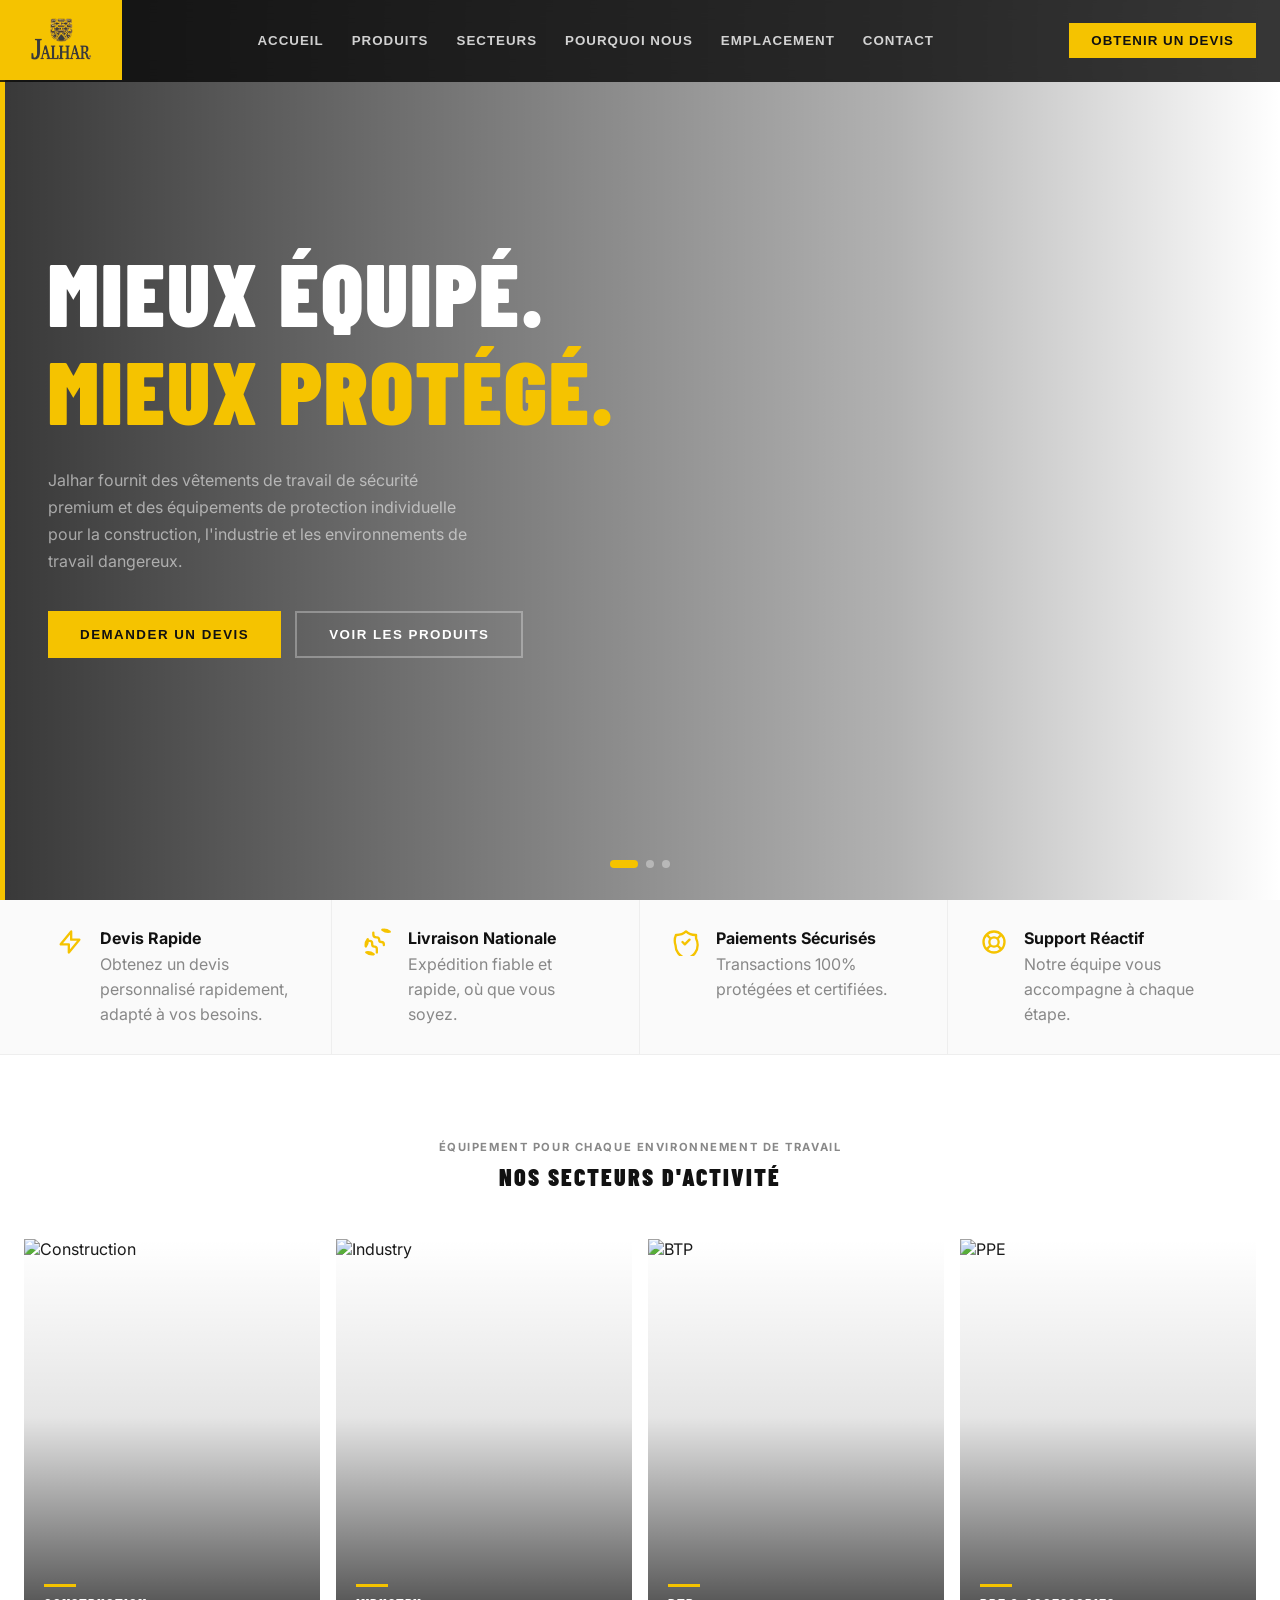
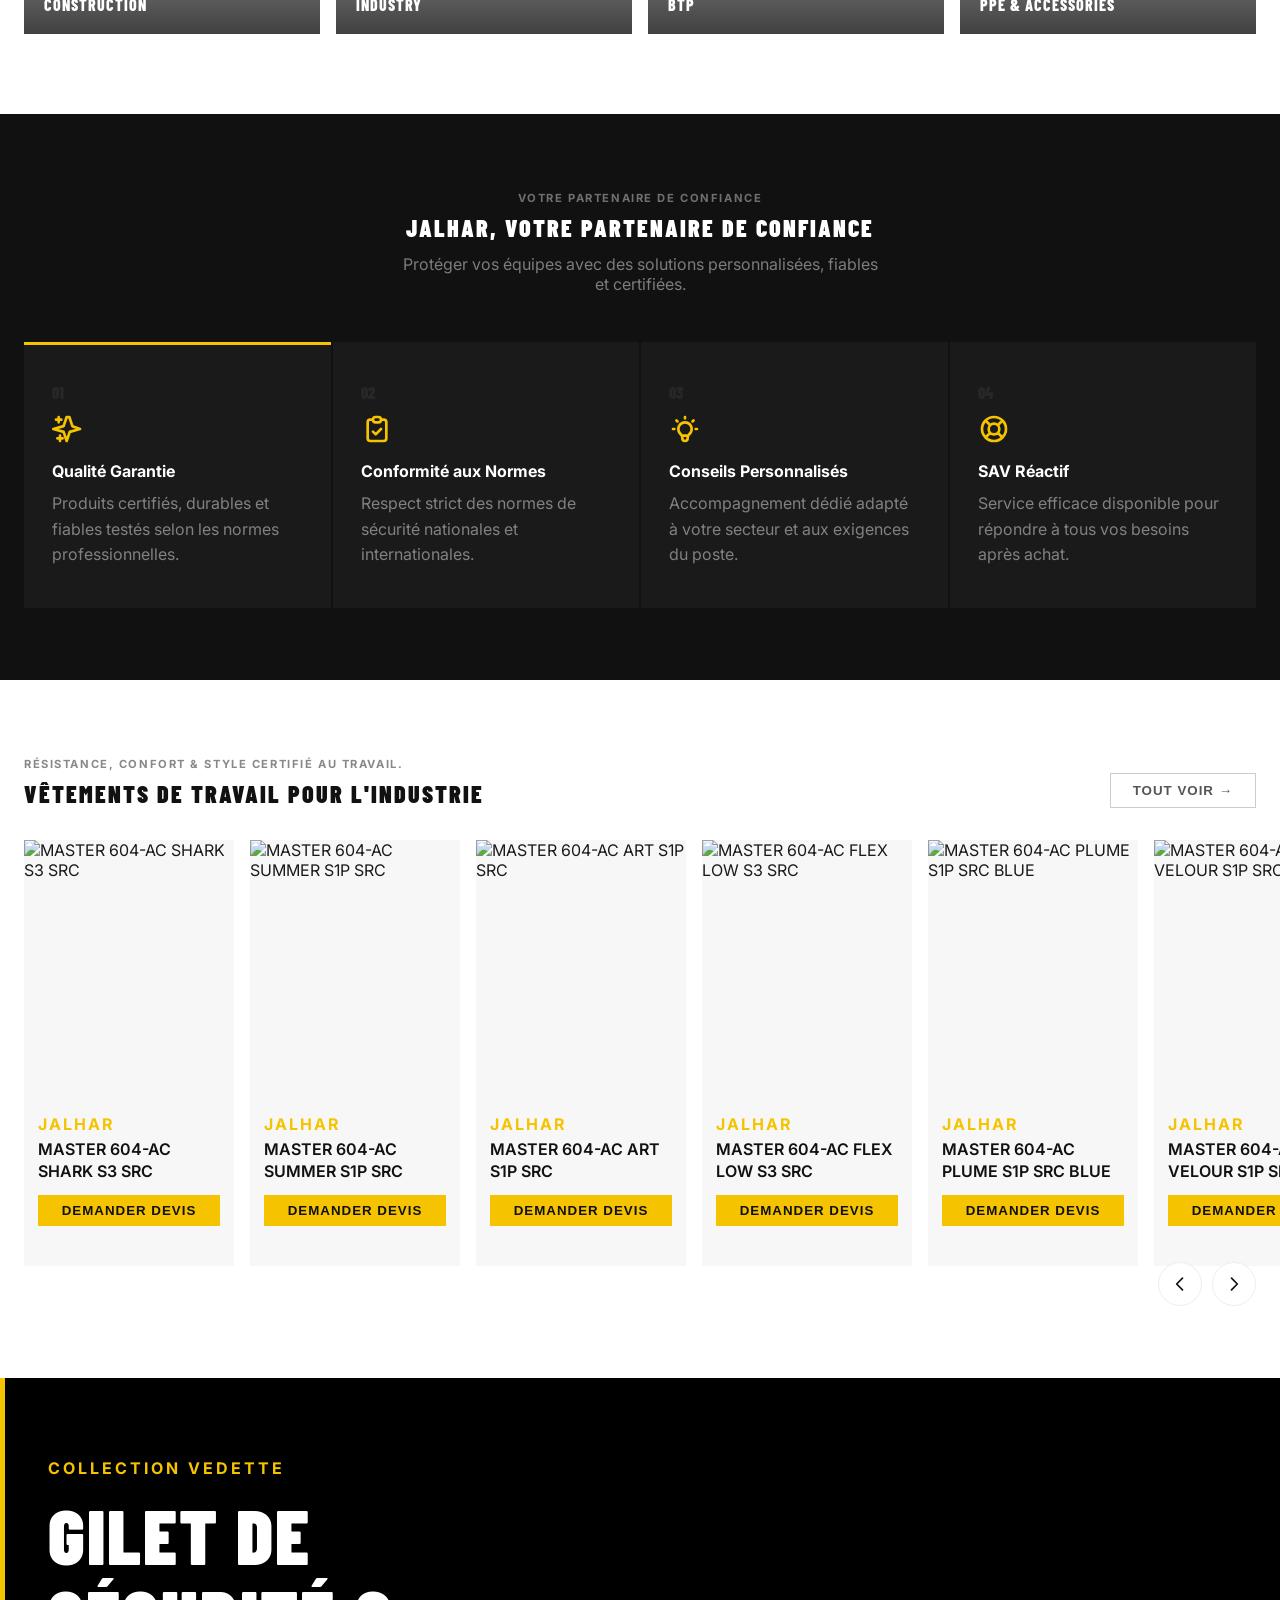
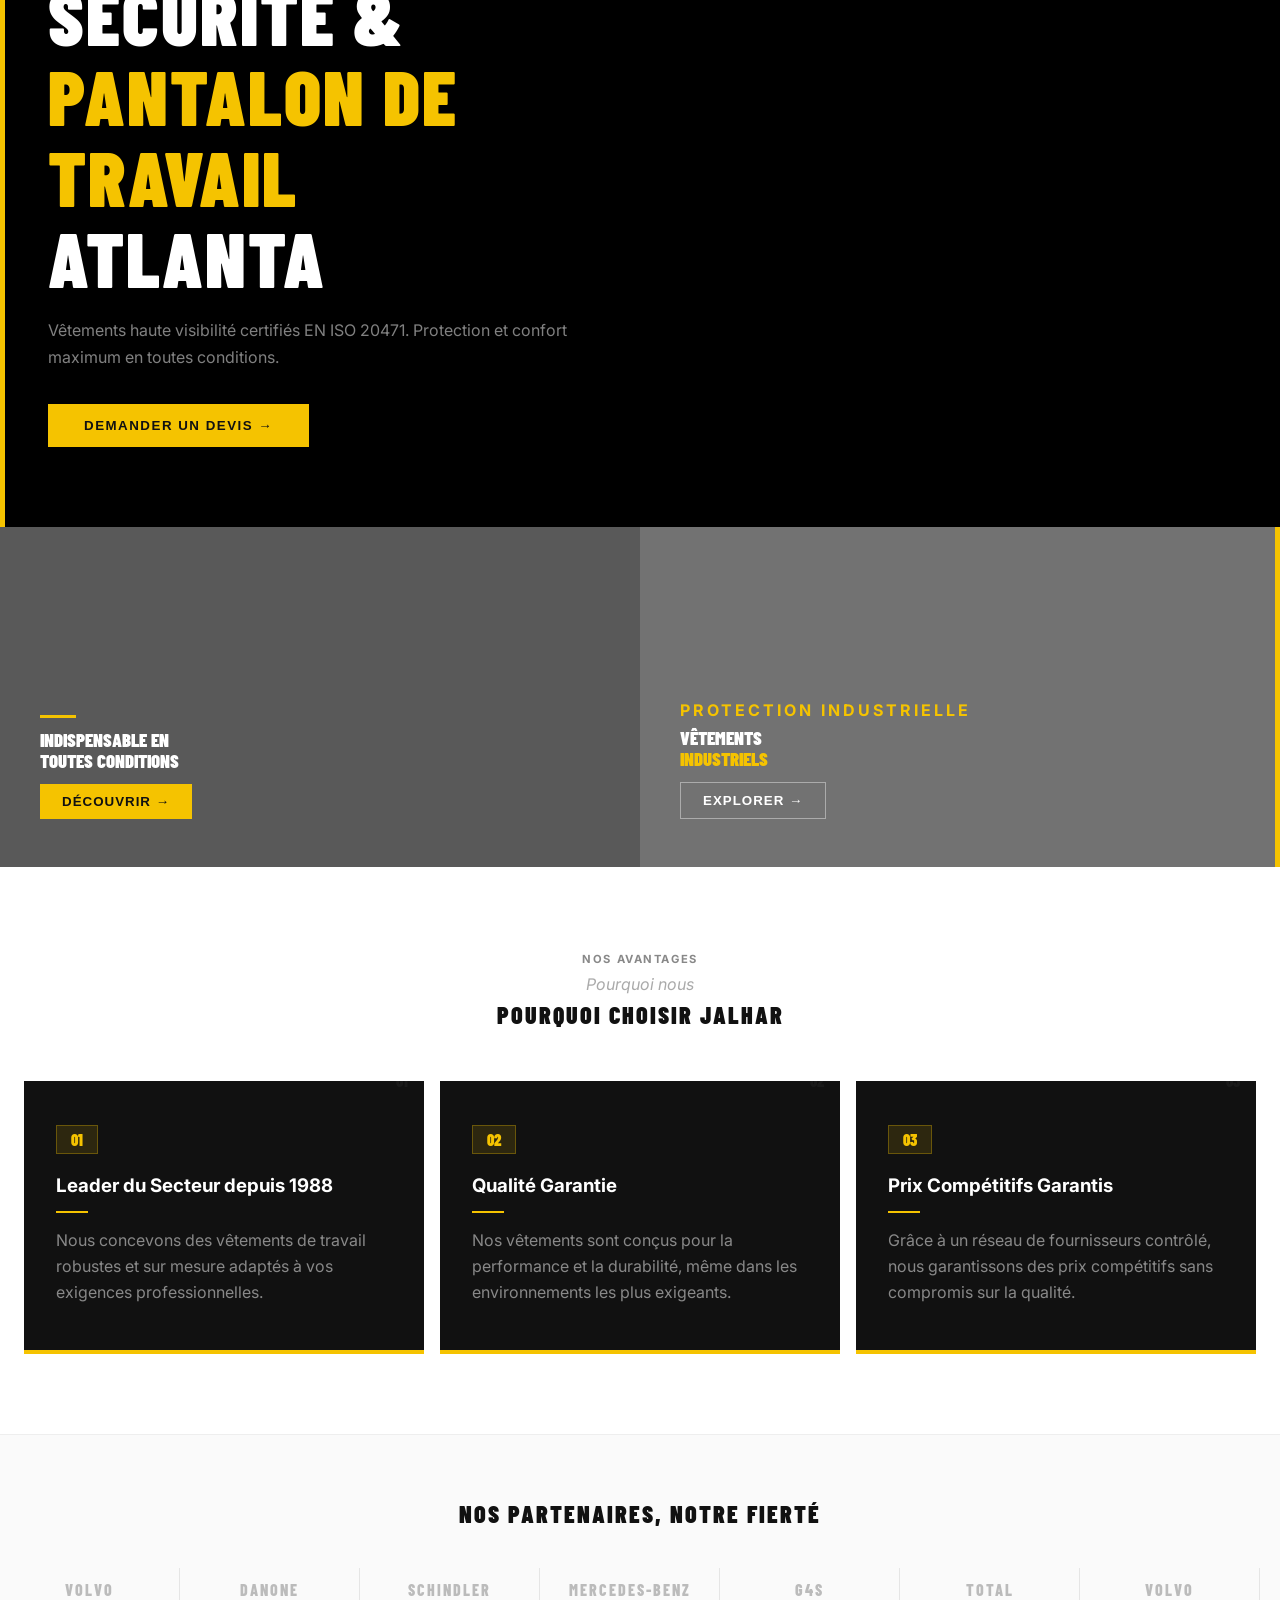
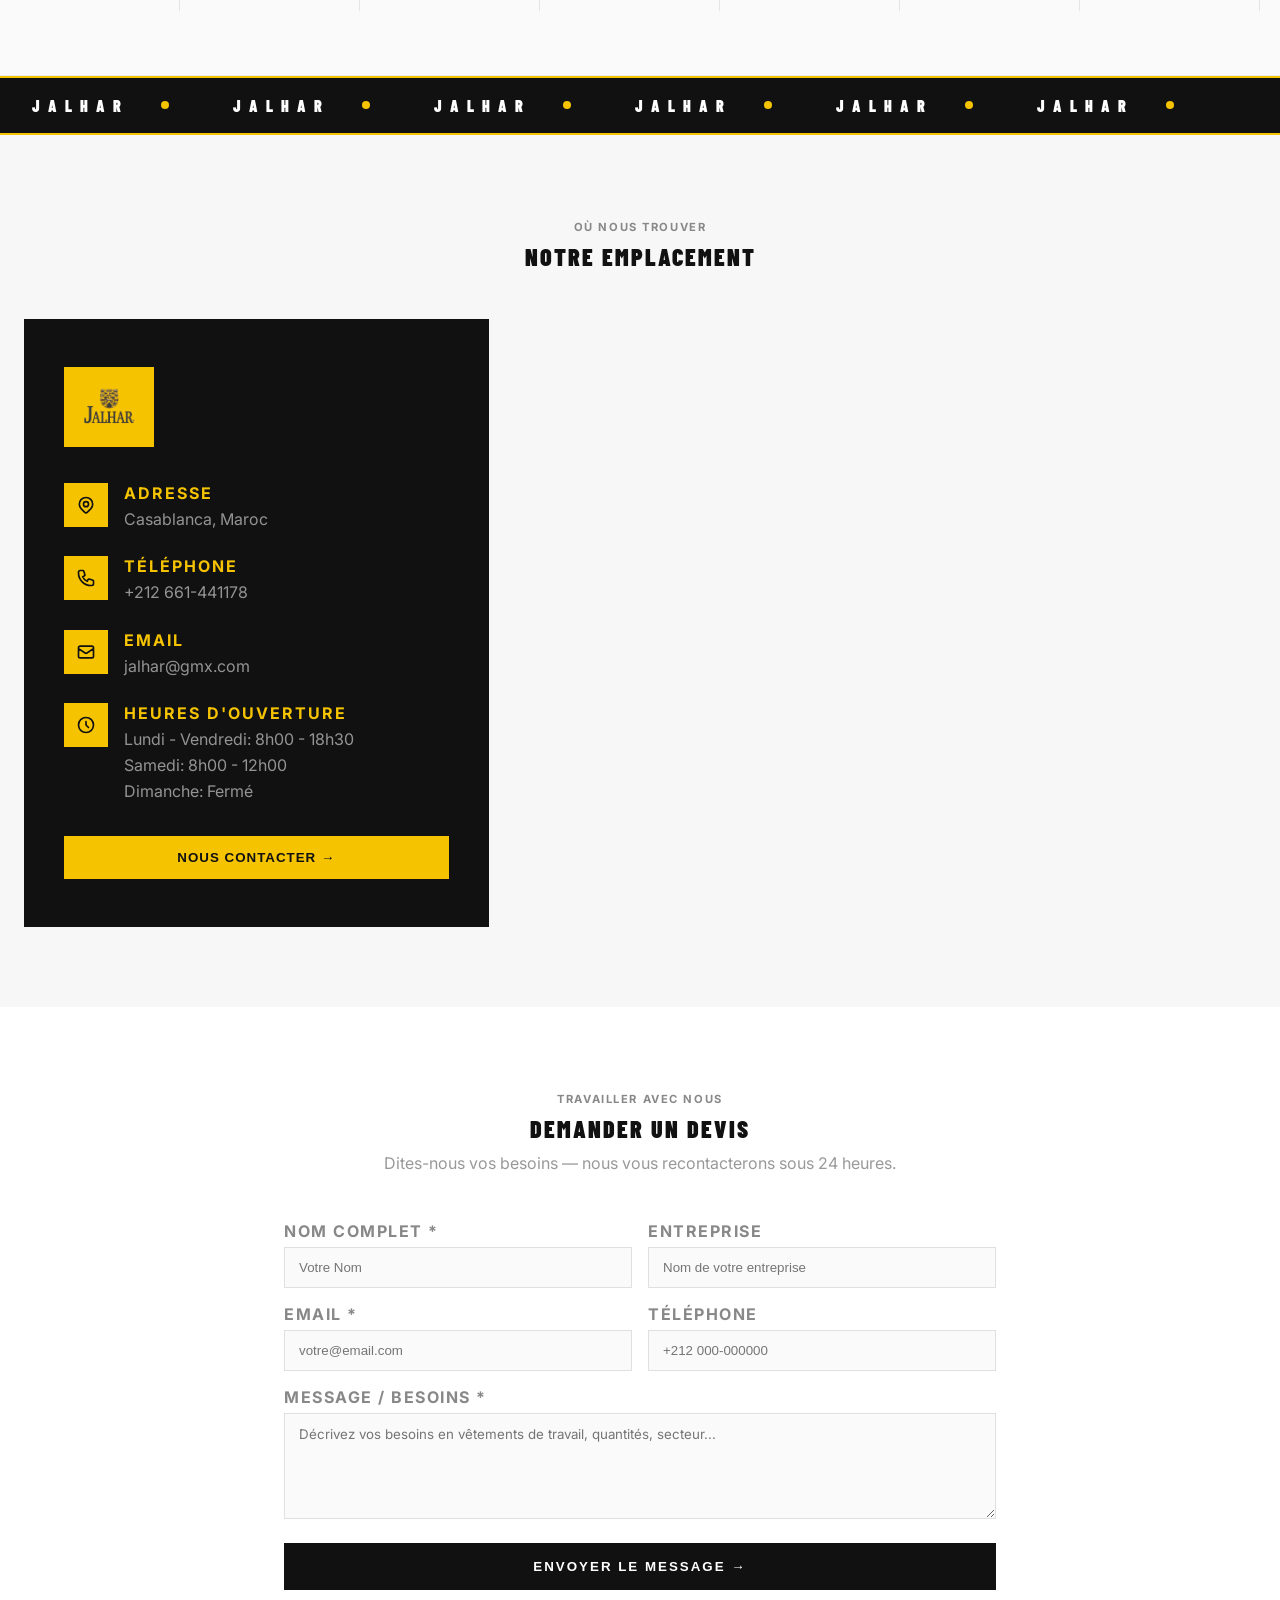
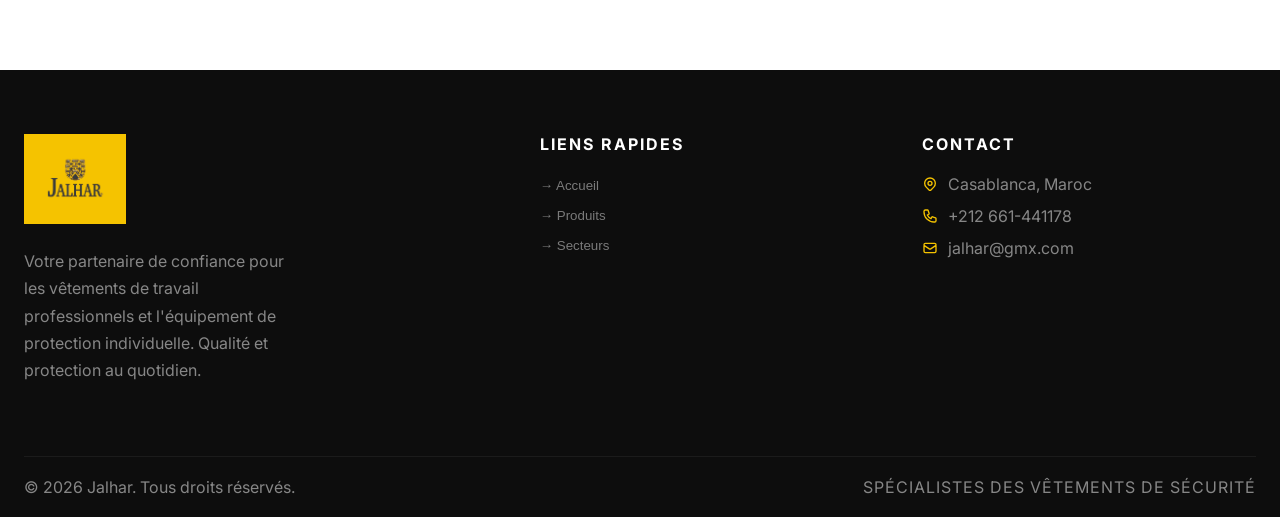
==== commit 4515f2ae: "Add files via upload" ====
--- a/jalhar.ma/index.html
+++ b/jalhar.ma/index.html
@@ -318,51 +318,321 @@
                 <button onclick="scrollToId('contact')" style="background: none; border: 1.5px solid #ccc; color: #555; fontSize: 12px; font-weight: 700; letter-spacing: 1px; text-transform: uppercase; padding: 9px 22px; cursor: pointer;">Tout Voir →</button>
             </div>
         </div>
-        <div style="overflow-x: auto; padding-bottom: 16px; scrollbar-width: none;">
-            <div style="display: flex; gap: 16px; padding-left: max(24px,(100vw - 1280px)/2 + 24px); padding-right: 24px; width: max-content;">
-                <!-- Product Cards -->
-                <div class="pcard" style="width: 210px; flex-shrink: 0; cursor: pointer; background: #f7f7f7;">
-                    <div style="overflow: hidden; height: 260px;">
-                        <img src="https://images.pexels.com/photos/8487362/pexels-photo-8487362.jpeg?auto=compress&cs=tinysrgb&fit=crop&h=1200&w=800" alt="Work Jacket PROVO" style="width: 100%; height: 100%; object-fit: cover; display: block;">
-                    </div>
-                    <div style="padding: 14px 14px 18px;">
-                        <div style="fontSize: 11px; font-weight: 700; letter-spacing: 2px; text-transform: uppercase; color: #F5C300; margin-bottom: 4px;">Jalhar</div>
-                        <div style="fontSize: 13px; font-weight: 600; color: #111; line-height: 1.4;">Veste de Travail PROVO</div>
-                        <button onclick="scrollToId('contact')" style="margin-top: 12px; width: 100%; background: #F5C300; color: #111; border: none; font-weight: 700; fontSize: 11px; letter-spacing: 1px; text-transform: uppercase; padding: 8px; cursor: pointer;">Demander Devis</button>
-                    </div>
-                </div>
-                <div class="pcard" style="width: 210px; flex-shrink: 0; cursor: pointer; background: #f7f7f7;">
-                    <div style="overflow: hidden; height: 260px;">
-                        <img src="https://images.pexels.com/photos/8487797/pexels-photo-8487797.jpeg?auto=compress&cs=tinysrgb&fit=crop&h=1200&w=800" alt="Hi-Vis Vest Yellow" style="width: 100%; height: 100%; object-fit: cover; display: block;">
-                    </div>
-                    <div style="padding: 14px 14px 18px;">
-                        <div style="fontSize: 11px; font-weight: 700; letter-spacing: 2px; text-transform: uppercase; color: #F5C300; margin-bottom: 4px;">Jalhar</div>
-                        <div style="fontSize: 13px; font-weight: 600; color: #111; line-height: 1.4;">Hi-Vis Vest Yellow</div>
-                        <button onclick="scrollToId('contact')" style="margin-top: 12px; width: 100%; background: #F5C300; color: #111; border: none; font-weight: 700; fontSize: 11px; letter-spacing: 1px; text-transform: uppercase; padding: 8px; cursor: pointer;">Demander Devis</button>
-                    </div>
-                </div>
-                <div class="pcard" style="width: 210px; flex-shrink: 0; cursor: pointer; background: #f7f7f7;">
-                    <div style="overflow: hidden; height: 260px;">
-                        <img src="https://images.pexels.com/photos/8487396/pexels-photo-8487396.jpeg?auto=compress&cs=tinysrgb&fit=crop&h=1200&w=800" alt="Hi-Vis Vest Orange" style="width: 100%; height: 100%; object-fit: cover; display: block;">
-                    </div>
-                    <div style="padding: 14px 14px 18px;">
-                        <div style="fontSize: 11px; font-weight: 700; letter-spacing: 2px; text-transform: uppercase; color: #F5C300; margin-bottom: 4px;">Jalhar</div>
-                        <div style="fontSize: 13px; font-weight: 600; color: #111; line-height: 1.4;">Hi-Vis Vest Orange</div>
-                        <button onclick="scrollToId('contact')" style="margin-top: 12px; width: 100%; background: #F5C300; color: #111; border: none; font-weight: 700; fontSize: 11px; letter-spacing: 1px; text-transform: uppercase; padding: 8px; cursor: pointer;">Demander Devis</button>
-                    </div>
-                </div>
-                <div class="pcard" style="width: 210px; flex-shrink: 0; cursor: pointer; background: #f7f7f7;">
-                    <div style="overflow: hidden; height: 260px;">
-                        <img src="https://images.pexels.com/photos/8486913/pexels-photo-8486913.jpeg?auto=compress&cs=tinysrgb&fit=crop&h=1200&w=800" alt="Colemane Work Jacket" style="width: 100%; height: 100%; object-fit: cover; display: block;">
-                    </div>
-                    <div style="padding: 14px 14px 18px;">
-                        <div style="fontSize: 11px; font-weight: 700; letter-spacing: 2px; text-transform: uppercase; color: #F5C300; margin-bottom: 4px;">Jalhar</div>
-                        <div style="fontSize: 13px; font-weight: 600; color: #111; line-height: 1.4;">Colemane Work Jacket</div>
-                        <button onclick="scrollToId('contact')" style="margin-top: 12px; width: 100%; background: #F5C300; color: #111; border: none; font-weight: 700; fontSize: 11px; letter-spacing: 1px; text-transform: uppercase; padding: 8px; cursor: pointer;">Demander Devis</button>
-                    </div>
-                </div>
-                <!-- ... more products ... -->
-            </div>
+        <div style="position: relative;">
+            <div id="product-slider" style="overflow-x: auto; padding-bottom: 16px; scrollbar-width: none; -ms-overflow-style: none; scroll-behavior: smooth;">
+                <style>#product-slider::-webkit-scrollbar { display: none; }</style>
+                <div style="display: flex; gap: 16px; padding-left: max(24px,(100vw - 1280px)/2 + 24px); padding-right: 24px; width: max-content;">
+                <!-- Product Cards from CSV (Randomized) -->
+                <div class="pcard" style="width: 210px; flex-shrink: 0; cursor: pointer; background: #f7f7f7;">
+                    <div style="overflow: hidden; height: 260px;">
+                        <img src="https://i.ibb.co/3yxYSXnJ/11-min.png" alt="MASTER 604-AC SHARK S3 SRC" style="width: 100%; height: 100%; object-fit: cover; display: block;">
+                    </div>
+                    <div style="padding: 14px 14px 18px;">
+                        <div style="fontSize: 11px; font-weight: 700; letter-spacing: 2px; text-transform: uppercase; color: #F5C300; margin-bottom: 4px;">Jalhar</div>
+                        <div style="fontSize: 13px; font-weight: 600; color: #111; line-height: 1.4;">MASTER 604-AC SHARK S3 SRC</div>
+                        <button onclick="scrollToId('contact')" style="margin-top: 12px; width: 100%; background: #F5C300; color: #111; border: none; font-weight: 700; fontSize: 11px; letter-spacing: 1px; text-transform: uppercase; padding: 8px; cursor: pointer;">Demander Devis</button>
+                    </div>
+                </div>
+                <div class="pcard" style="width: 210px; flex-shrink: 0; cursor: pointer; background: #f7f7f7;">
+                    <div style="overflow: hidden; height: 260px;">
+                        <img src="https://i.ibb.co/qYfQ6xYk/13-min.png" alt="MASTER 604-AC SUMMER S1P SRC" style="width: 100%; height: 100%; object-fit: cover; display: block;">
+                    </div>
+                    <div style="padding: 14px 14px 18px;">
+                        <div style="fontSize: 11px; font-weight: 700; letter-spacing: 2px; text-transform: uppercase; color: #F5C300; margin-bottom: 4px;">Jalhar</div>
+                        <div style="fontSize: 13px; font-weight: 600; color: #111; line-height: 1.4;">MASTER 604-AC SUMMER S1P SRC</div>
+                        <button onclick="scrollToId('contact')" style="margin-top: 12px; width: 100%; background: #F5C300; color: #111; border: none; font-weight: 700; fontSize: 11px; letter-spacing: 1px; text-transform: uppercase; padding: 8px; cursor: pointer;">Demander Devis</button>
+                    </div>
+                </div>
+                <div class="pcard" style="width: 210px; flex-shrink: 0; cursor: pointer; background: #f7f7f7;">
+                    <div style="overflow: hidden; height: 260px;">
+                        <img src="https://i.ibb.co/bgx2jFFB/10-min.png" alt="MASTER 604-AC ART S1P SRC" style="width: 100%; height: 100%; object-fit: cover; display: block;">
+                    </div>
+                    <div style="padding: 14px 14px 18px;">
+                        <div style="fontSize: 11px; font-weight: 700; letter-spacing: 2px; text-transform: uppercase; color: #F5C300; margin-bottom: 4px;">Jalhar</div>
+                        <div style="fontSize: 13px; font-weight: 600; color: #111; line-height: 1.4;">MASTER 604-AC ART S1P SRC</div>
+                        <button onclick="scrollToId('contact')" style="margin-top: 12px; width: 100%; background: #F5C300; color: #111; border: none; font-weight: 700; fontSize: 11px; letter-spacing: 1px; text-transform: uppercase; padding: 8px; cursor: pointer;">Demander Devis</button>
+                    </div>
+                </div>
+                <div class="pcard" style="width: 210px; flex-shrink: 0; cursor: pointer; background: #f7f7f7;">
+                    <div style="overflow: hidden; height: 260px;">
+                        <img src="https://i.ibb.co/QFJ3V5Yq/18-min.png" alt="MASTER 604-AC FLEX LOW S3 SRC" style="width: 100%; height: 100%; object-fit: cover; display: block;">
+                    </div>
+                    <div style="padding: 14px 14px 18px;">
+                        <div style="fontSize: 11px; font-weight: 700; letter-spacing: 2px; text-transform: uppercase; color: #F5C300; margin-bottom: 4px;">Jalhar</div>
+                        <div style="fontSize: 13px; font-weight: 600; color: #111; line-height: 1.4;">MASTER 604-AC FLEX LOW S3 SRC</div>
+                        <button onclick="scrollToId('contact')" style="margin-top: 12px; width: 100%; background: #F5C300; color: #111; border: none; font-weight: 700; fontSize: 11px; letter-spacing: 1px; text-transform: uppercase; padding: 8px; cursor: pointer;">Demander Devis</button>
+                    </div>
+                </div>
+                <div class="pcard" style="width: 210px; flex-shrink: 0; cursor: pointer; background: #f7f7f7;">
+                    <div style="overflow: hidden; height: 260px;">
+                        <img src="https://i.ibb.co/VYXH8Sjn/4-min.png" alt="MASTER 604-AC PLUME S1P SRC BLUE" style="width: 100%; height: 100%; object-fit: cover; display: block;">
+                    </div>
+                    <div style="padding: 14px 14px 18px;">
+                        <div style="fontSize: 11px; font-weight: 700; letter-spacing: 2px; text-transform: uppercase; color: #F5C300; margin-bottom: 4px;">Jalhar</div>
+                        <div style="fontSize: 13px; font-weight: 600; color: #111; line-height: 1.4;">MASTER 604-AC PLUME S1P SRC BLUE</div>
+                        <button onclick="scrollToId('contact')" style="margin-top: 12px; width: 100%; background: #F5C300; color: #111; border: none; font-weight: 700; fontSize: 11px; letter-spacing: 1px; text-transform: uppercase; padding: 8px; cursor: pointer;">Demander Devis</button>
+                    </div>
+                </div>
+                <div class="pcard" style="width: 210px; flex-shrink: 0; cursor: pointer; background: #f7f7f7;">
+                    <div style="overflow: hidden; height: 260px;">
+                        <img src="https://i.ibb.co/nM08cW77/19-min.png" alt="MASTER 604-AC VELOUR S1P SRC" style="width: 100%; height: 100%; object-fit: cover; display: block;">
+                    </div>
+                    <div style="padding: 14px 14px 18px;">
+                        <div style="fontSize: 11px; font-weight: 700; letter-spacing: 2px; text-transform: uppercase; color: #F5C300; margin-bottom: 4px;">Jalhar</div>
+                        <div style="fontSize: 13px; font-weight: 600; color: #111; line-height: 1.4;">MASTER 604-AC VELOUR S1P SRC</div>
+                        <button onclick="scrollToId('contact')" style="margin-top: 12px; width: 100%; background: #F5C300; color: #111; border: none; font-weight: 700; fontSize: 11px; letter-spacing: 1px; text-transform: uppercase; padding: 8px; cursor: pointer;">Demander Devis</button>
+                    </div>
+                </div>
+                <div class="pcard" style="width: 210px; flex-shrink: 0; cursor: pointer; background: #f7f7f7;">
+                    <div style="overflow: hidden; height: 260px;">
+                        <img src="https://i.ibb.co/Zp4kfCJh/15-min.png" alt="MASTER 604-AC TRUKS S3 SRC" style="width: 100%; height: 100%; object-fit: cover; display: block;">
+                    </div>
+                    <div style="padding: 14px 14px 18px;">
+                        <div style="fontSize: 11px; font-weight: 700; letter-spacing: 2px; text-transform: uppercase; color: #F5C300; margin-bottom: 4px;">Jalhar</div>
+                        <div style="fontSize: 13px; font-weight: 600; color: #111; line-height: 1.4;">MASTER 604-AC TRUKS S3 SRC</div>
+                        <button onclick="scrollToId('contact')" style="margin-top: 12px; width: 100%; background: #F5C300; color: #111; border: none; font-weight: 700; fontSize: 11px; letter-spacing: 1px; text-transform: uppercase; padding: 8px; cursor: pointer;">Demander Devis</button>
+                    </div>
+                </div>
+                <div class="pcard" style="width: 210px; flex-shrink: 0; cursor: pointer; background: #f7f7f7;">
+                    <div style="overflow: hidden; height: 260px;">
+                        <img src="https://i.ibb.co/3bTV7xt/17-min.png" alt="MASTER 604-AC INDIA DESERT S1P SRC" style="width: 100%; height: 100%; object-fit: cover; display: block;">
+                    </div>
+                    <div style="padding: 14px 14px 18px;">
+                        <div style="fontSize: 11px; font-weight: 700; letter-spacing: 2px; text-transform: uppercase; color: #F5C300; margin-bottom: 4px;">Jalhar</div>
+                        <div style="fontSize: 13px; font-weight: 600; color: #111; line-height: 1.4;">MASTER 604-AC INDIA DESERT S1P SRC</div>
+                        <button onclick="scrollToId('contact')" style="margin-top: 12px; width: 100%; background: #F5C300; color: #111; border: none; font-weight: 700; fontSize: 11px; letter-spacing: 1px; text-transform: uppercase; padding: 8px; cursor: pointer;">Demander Devis</button>
+                    </div>
+                </div>
+                <div class="pcard" style="width: 210px; flex-shrink: 0; cursor: pointer; background: #f7f7f7;">
+                    <div style="overflow: hidden; height: 260px;">
+                        <img src="https://i.ibb.co/TM77wdwQ/6-min.png" alt="MASTER 604-AC VERONA S3 SRC" style="width: 100%; height: 100%; object-fit: cover; display: block;">
+                    </div>
+                    <div style="padding: 14px 14px 18px;">
+                        <div style="fontSize: 11px; font-weight: 700; letter-spacing: 2px; text-transform: uppercase; color: #F5C300; margin-bottom: 4px;">Jalhar</div>
+                        <div style="fontSize: 13px; font-weight: 600; color: #111; line-height: 1.4;">MASTER 604-AC VERONA S3 SRC</div>
+                        <button onclick="scrollToId('contact')" style="margin-top: 12px; width: 100%; background: #F5C300; color: #111; border: none; font-weight: 700; fontSize: 11px; letter-spacing: 1px; text-transform: uppercase; padding: 8px; cursor: pointer;">Demander Devis</button>
+                    </div>
+                </div>
+                <div class="pcard" style="width: 210px; flex-shrink: 0; cursor: pointer; background: #f7f7f7;">
+                    <div style="overflow: hidden; height: 260px;">
+                        <img src="https://i.ibb.co/hR2N0dQb/7-min.png" alt="MASTER 604-AC AZARO S3 SRC" style="width: 100%; height: 100%; object-fit: cover; display: block;">
+                    </div>
+                    <div style="padding: 14px 14px 18px;">
+                        <div style="fontSize: 11px; font-weight: 700; letter-spacing: 2px; text-transform: uppercase; color: #F5C300; margin-bottom: 4px;">Jalhar</div>
+                        <div style="fontSize: 13px; font-weight: 600; color: #111; line-height: 1.4;">MASTER 604-AC AZARO S3 SRC</div>
+                        <button onclick="scrollToId('contact')" style="margin-top: 12px; width: 100%; background: #F5C300; color: #111; border: none; font-weight: 700; fontSize: 11px; letter-spacing: 1px; text-transform: uppercase; padding: 8px; cursor: pointer;">Demander Devis</button>
+                    </div>
+                </div>
+                <div class="pcard" style="width: 210px; flex-shrink: 0; cursor: pointer; background: #f7f7f7;">
+                    <div style="overflow: hidden; height: 260px;">
+                        <img src="https://i.ibb.co/ndVgzx4/2-min.png" alt="MASTER 604-AC SABOT S2 SRC BLACK" style="width: 100%; height: 100%; object-fit: cover; display: block;">
+                    </div>
+                    <div style="padding: 14px 14px 18px;">
+                        <div style="fontSize: 11px; font-weight: 700; letter-spacing: 2px; text-transform: uppercase; color: #F5C300; margin-bottom: 4px;">Jalhar</div>
+                        <div style="fontSize: 13px; font-weight: 600; color: #111; line-height: 1.4;">MASTER 604-AC SABOT S2 SRC BLACK</div>
+                        <button onclick="scrollToId('contact')" style="margin-top: 12px; width: 100%; background: #F5C300; color: #111; border: none; font-weight: 700; fontSize: 11px; letter-spacing: 1px; text-transform: uppercase; padding: 8px; cursor: pointer;">Demander Devis</button>
+                    </div>
+                </div>
+                <div class="pcard" style="width: 210px; flex-shrink: 0; cursor: pointer; background: #f7f7f7;">
+                    <div style="overflow: hidden; height: 260px;">
+                        <img src="https://i.ibb.co/ZR6NZRd9/5-min.png" alt="MASTER 604-AC SABOT S2 SRC WHITE" style="width: 100%; height: 100%; object-fit: cover; display: block;">
+                    </div>
+                    <div style="padding: 14px 14px 18px;">
+                        <div style="fontSize: 11px; font-weight: 700; letter-spacing: 2px; text-transform: uppercase; color: #F5C300; margin-bottom: 4px;">Jalhar</div>
+                        <div style="fontSize: 13px; font-weight: 600; color: #111; line-height: 1.4;">MASTER 604-AC SABOT S2 SRC WHITE</div>
+                        <button onclick="scrollToId('contact')" style="margin-top: 12px; width: 100%; background: #F5C300; color: #111; border: none; font-weight: 700; fontSize: 11px; letter-spacing: 1px; text-transform: uppercase; padding: 8px; cursor: pointer;">Demander Devis</button>
+                    </div>
+                </div>
+                <div class="pcard" style="width: 210px; flex-shrink: 0; cursor: pointer; background: #f7f7f7;">
+                    <div style="overflow: hidden; height: 260px;">
+                        <img src="https://i.ibb.co/35NvbG0S/26-min.png" alt="MASTER 604-AC HYBRID S3 SRC" style="width: 100%; height: 100%; object-fit: cover; display: block;">
+                    </div>
+                    <div style="padding: 14px 14px 18px;">
+                        <div style="fontSize: 11px; font-weight: 700; letter-spacing: 2px; text-transform: uppercase; color: #F5C300; margin-bottom: 4px;">Jalhar</div>
+                        <div style="fontSize: 13px; font-weight: 600; color: #111; line-height: 1.4;">MASTER 604-AC HYBRID S3 SRC</div>
+                        <button onclick="scrollToId('contact')" style="margin-top: 12px; width: 100%; background: #F5C300; color: #111; border: none; font-weight: 700; fontSize: 11px; letter-spacing: 1px; text-transform: uppercase; padding: 8px; cursor: pointer;">Demander Devis</button>
+                    </div>
+                </div>
+                <div class="pcard" style="width: 210px; flex-shrink: 0; cursor: pointer; background: #f7f7f7;">
+                    <div style="overflow: hidden; height: 260px;">
+                        <img src="https://i.ibb.co/N2rq4z3J/28-min.png" alt="MASTER 604-AC MTF 004 LOW S3 SRC" style="width: 100%; height: 100%; object-fit: cover; display: block;">
+                    </div>
+                    <div style="padding: 14px 14px 18px;">
+                        <div style="fontSize: 11px; font-weight: 700; letter-spacing: 2px; text-transform: uppercase; color: #F5C300; margin-bottom: 4px;">Jalhar</div>
+                        <div style="fontSize: 13px; font-weight: 600; color: #111; line-height: 1.4;">MASTER 604-AC MTF 004 LOW S3 SRC</div>
+                        <button onclick="scrollToId('contact')" style="margin-top: 12px; width: 100%; background: #F5C300; color: #111; border: none; font-weight: 700; fontSize: 11px; letter-spacing: 1px; text-transform: uppercase; padding: 8px; cursor: pointer;">Demander Devis</button>
+                    </div>
+                </div>
+                <div class="pcard" style="width: 210px; flex-shrink: 0; cursor: pointer; background: #f7f7f7;">
+                    <div style="overflow: hidden; height: 260px;">
+                        <img src="https://i.ibb.co/SXRvXC1C/9-min.png" alt="MASTER 604-AC SAHARA S3 SRC" style="width: 100%; height: 100%; object-fit: cover; display: block;">
+                    </div>
+                    <div style="padding: 14px 14px 18px;">
+                        <div style="fontSize: 11px; font-weight: 700; letter-spacing: 2px; text-transform: uppercase; color: #F5C300; margin-bottom: 4px;">Jalhar</div>
+                        <div style="fontSize: 13px; font-weight: 600; color: #111; line-height: 1.4;">MASTER 604-AC SAHARA S3 SRC</div>
+                        <button onclick="scrollToId('contact')" style="margin-top: 12px; width: 100%; background: #F5C300; color: #111; border: none; font-weight: 700; fontSize: 11px; letter-spacing: 1px; text-transform: uppercase; padding: 8px; cursor: pointer;">Demander Devis</button>
+                    </div>
+                </div>
+                <div class="pcard" style="width: 210px; flex-shrink: 0; cursor: pointer; background: #f7f7f7;">
+                    <div style="overflow: hidden; height: 260px;">
+                        <img src="https://i.ibb.co/hRhmT72q/3-min.png" alt="MASTER 604-AC LONGUETTE S2 SRC" style="width: 100%; height: 100%; object-fit: cover; display: block;">
+                    </div>
+                    <div style="padding: 14px 14px 18px;">
+                        <div style="fontSize: 11px; font-weight: 700; letter-spacing: 2px; text-transform: uppercase; color: #F5C300; margin-bottom: 4px;">Jalhar</div>
+                        <div style="fontSize: 13px; font-weight: 600; color: #111; line-height: 1.4;">MASTER 604-AC LONGUETTE S2 SRC</div>
+                        <button onclick="scrollToId('contact')" style="margin-top: 12px; width: 100%; background: #F5C300; color: #111; border: none; font-weight: 700; fontSize: 11px; letter-spacing: 1px; text-transform: uppercase; padding: 8px; cursor: pointer;">Demander Devis</button>
+                    </div>
+                </div>
+                <div class="pcard" style="width: 210px; flex-shrink: 0; cursor: pointer; background: #f7f7f7;">
+                    <div style="overflow: hidden; height: 260px;">
+                        <img src="https://i.ibb.co/d4TRSdzj/12-min.png" alt="MASTER 604-AC FLEX FLUO S3 SRC" style="width: 100%; height: 100%; object-fit: cover; display: block;">
+                    </div>
+                    <div style="padding: 14px 14px 18px;">
+                        <div style="fontSize: 11px; font-weight: 700; letter-spacing: 2px; text-transform: uppercase; color: #F5C300; margin-bottom: 4px;">Jalhar</div>
+                        <div style="fontSize: 13px; font-weight: 600; color: #111; line-height: 1.4;">MASTER 604-AC FLEX FLUO S3 SRC</div>
+                        <button onclick="scrollToId('contact')" style="margin-top: 12px; width: 100%; background: #F5C300; color: #111; border: none; font-weight: 700; fontSize: 11px; letter-spacing: 1px; text-transform: uppercase; padding: 8px; cursor: pointer;">Demander Devis</button>
+                    </div>
+                </div>
+                <div class="pcard" style="width: 210px; flex-shrink: 0; cursor: pointer; background: #f7f7f7;">
+                    <div style="overflow: hidden; height: 260px;">
+                        <img src="https://i.ibb.co/N2pDfsDJ/1-min.png" alt="MASTER 604-AC VENEZIA S3 SRC" style="width: 100%; height: 100%; object-fit: cover; display: block;">
+                    </div>
+                    <div style="padding: 14px 14px 18px;">
+                        <div style="fontSize: 11px; font-weight: 700; letter-spacing: 2px; text-transform: uppercase; color: #F5C300; margin-bottom: 4px;">Jalhar</div>
+                        <div style="fontSize: 13px; font-weight: 600; color: #111; line-height: 1.4;">MASTER 604-AC VENEZIA S3 SRC</div>
+                        <button onclick="scrollToId('contact')" style="margin-top: 12px; width: 100%; background: #F5C300; color: #111; border: none; font-weight: 700; fontSize: 11px; letter-spacing: 1px; text-transform: uppercase; padding: 8px; cursor: pointer;">Demander Devis</button>
+                    </div>
+                </div>
+                <div class="pcard" style="width: 210px; flex-shrink: 0; cursor: pointer; background: #f7f7f7;">
+                    <div style="overflow: hidden; height: 260px;">
+                        <img src="https://i.ibb.co/TMT6LG8Y/29-min.png" alt="MASTER 604-AC INDIA S3 SRC" style="width: 100%; height: 100%; object-fit: cover; display: block;">
+                    </div>
+                    <div style="padding: 14px 14px 18px;">
+                        <div style="fontSize: 11px; font-weight: 700; letter-spacing: 2px; text-transform: uppercase; color: #F5C300; margin-bottom: 4px;">Jalhar</div>
+                        <div style="fontSize: 13px; font-weight: 600; color: #111; line-height: 1.4;">MASTER 604-AC INDIA S3 SRC</div>
+                        <button onclick="scrollToId('contact')" style="margin-top: 12px; width: 100%; background: #F5C300; color: #111; border: none; font-weight: 700; fontSize: 11px; letter-spacing: 1px; text-transform: uppercase; padding: 8px; cursor: pointer;">Demander Devis</button>
+                    </div>
+                </div>
+                <div class="pcard" style="width: 210px; flex-shrink: 0; cursor: pointer; background: #f7f7f7;">
+                    <div style="overflow: hidden; height: 260px;">
+                        <img src="https://i.ibb.co/XkkqKCRK/21-min.png" alt="MASTER 604-AC MTF 004 MID S3 SRC" style="width: 100%; height: 100%; object-fit: cover; display: block;">
+                    </div>
+                    <div style="padding: 14px 14px 18px;">
+                        <div style="fontSize: 11px; font-weight: 700; letter-spacing: 2px; text-transform: uppercase; color: #F5C300; margin-bottom: 4px;">Jalhar</div>
+                        <div style="fontSize: 13px; font-weight: 600; color: #111; line-height: 1.4;">MASTER 604-AC MTF 004 MID S3 SRC</div>
+                        <button onclick="scrollToId('contact')" style="margin-top: 12px; width: 100%; background: #F5C300; color: #111; border: none; font-weight: 700; fontSize: 11px; letter-spacing: 1px; text-transform: uppercase; padding: 8px; cursor: pointer;">Demander Devis</button>
+                    </div>
+                </div>
+                <div class="pcard" style="width: 210px; flex-shrink: 0; cursor: pointer; background: #f7f7f7;">
+                    <div style="overflow: hidden; height: 260px;">
+                        <img src="https://i.ibb.co/ycctqDVh/30-min.png" alt="MASTER 604-AC 8004 S3 SRC" style="width: 100%; height: 100%; object-fit: cover; display: block;">
+                    </div>
+                    <div style="padding: 14px 14px 18px;">
+                        <div style="fontSize: 11px; font-weight: 700; letter-spacing: 2px; text-transform: uppercase; color: #F5C300; margin-bottom: 4px;">Jalhar</div>
+                        <div style="fontSize: 13px; font-weight: 600; color: #111; line-height: 1.4;">MASTER 604-AC 8004 S3 SRC</div>
+                        <button onclick="scrollToId('contact')" style="margin-top: 12px; width: 100%; background: #F5C300; color: #111; border: none; font-weight: 700; fontSize: 11px; letter-spacing: 1px; text-transform: uppercase; padding: 8px; cursor: pointer;">Demander Devis</button>
+                    </div>
+                </div>
+                <div class="pcard" style="width: 210px; flex-shrink: 0; cursor: pointer; background: #f7f7f7;">
+                    <div style="overflow: hidden; height: 260px;">
+                        <img src="https://i.ibb.co/PZ3vBY7N/27-min.png" alt="MASTER 604-AC TEXAS MID S3 SRC" style="width: 100%; height: 100%; object-fit: cover; display: block;">
+                    </div>
+                    <div style="padding: 14px 14px 18px;">
+                        <div style="fontSize: 11px; font-weight: 700; letter-spacing: 2px; text-transform: uppercase; color: #F5C300; margin-bottom: 4px;">Jalhar</div>
+                        <div style="fontSize: 13px; font-weight: 600; color: #111; line-height: 1.4;">MASTER 604-AC TEXAS MID S3 SRC</div>
+                        <button onclick="scrollToId('contact')" style="margin-top: 12px; width: 100%; background: #F5C300; color: #111; border: none; font-weight: 700; fontSize: 11px; letter-spacing: 1px; text-transform: uppercase; padding: 8px; cursor: pointer;">Demander Devis</button>
+                    </div>
+                </div>
+                <div class="pcard" style="width: 210px; flex-shrink: 0; cursor: pointer; background: #f7f7f7;">
+                    <div style="overflow: hidden; height: 260px;">
+                        <img src="https://i.ibb.co/TBbLFBJQ/25-min.png" alt="MASTER 604-AC SAM S3 SRC" style="width: 100%; height: 100%; object-fit: cover; display: block;">
+                    </div>
+                    <div style="padding: 14px 14px 18px;">
+                        <div style="fontSize: 11px; font-weight: 700; letter-spacing: 2px; text-transform: uppercase; color: #F5C300; margin-bottom: 4px;">Jalhar</div>
+                        <div style="fontSize: 13px; font-weight: 600; color: #111; line-height: 1.4;">MASTER 604-AC SAM S3 SRC</div>
+                        <button onclick="scrollToId('contact')" style="margin-top: 12px; width: 100%; background: #F5C300; color: #111; border: none; font-weight: 700; fontSize: 11px; letter-spacing: 1px; text-transform: uppercase; padding: 8px; cursor: pointer;">Demander Devis</button>
+                    </div>
+                </div>
+                <div class="pcard" style="width: 210px; flex-shrink: 0; cursor: pointer; background: #f7f7f7;">
+                    <div style="overflow: hidden; height: 260px;">
+                        <img src="https://i.ibb.co/gFXhwQ52/14-min.png" alt="MASTER 604-AC EXTRA VELOUR S1P SRC" style="width: 100%; height: 100%; object-fit: cover; display: block;">
+                    </div>
+                    <div style="padding: 14px 14px 18px;">
+                        <div style="fontSize: 11px; font-weight: 700; letter-spacing: 2px; text-transform: uppercase; color: #F5C300; margin-bottom: 4px;">Jalhar</div>
+                        <div style="fontSize: 13px; font-weight: 600; color: #111; line-height: 1.4;">MASTER 604-AC EXTRA VELOUR S1P SRC</div>
+                        <button onclick="scrollToId('contact')" style="margin-top: 12px; width: 100%; background: #F5C300; color: #111; border: none; font-weight: 700; fontSize: 11px; letter-spacing: 1px; text-transform: uppercase; padding: 8px; cursor: pointer;">Demander Devis</button>
+                    </div>
+                </div>
+                <div class="pcard" style="width: 210px; flex-shrink: 0; cursor: pointer; background: #f7f7f7;">
+                    <div style="overflow: hidden; height: 260px;">
+                        <img src="https://i.ibb.co/9kp0d7P2/23-min.png" alt="MASTER 604-AC TEXAS VELOUR S3 SRC" style="width: 100%; height: 100%; object-fit: cover; display: block;">
+                    </div>
+                    <div style="padding: 14px 14px 18px;">
+                        <div style="fontSize: 11px; font-weight: 700; letter-spacing: 2px; text-transform: uppercase; color: #F5C300; margin-bottom: 4px;">Jalhar</div>
+                        <div style="fontSize: 13px; font-weight: 600; color: #111; line-height: 1.4;">MASTER 604-AC TEXAS VELOUR S3 SRC</div>
+                        <button onclick="scrollToId('contact')" style="margin-top: 12px; width: 100%; background: #F5C300; color: #111; border: none; font-weight: 700; fontSize: 11px; letter-spacing: 1px; text-transform: uppercase; padding: 8px; cursor: pointer;">Demander Devis</button>
+                    </div>
+                </div>
+                <div class="pcard" style="width: 210px; flex-shrink: 0; cursor: pointer; background: #f7f7f7;">
+                    <div style="overflow: hidden; height: 260px;">
+                        <img src="https://i.ibb.co/tTzvVqbx/22-min.png" alt="MASTER 604-AC DEFENDER S3 SRC" style="width: 100%; height: 100%; object-fit: cover; display: block;">
+                    </div>
+                    <div style="padding: 14px 14px 18px;">
+                        <div style="fontSize: 11px; font-weight: 700; letter-spacing: 2px; text-transform: uppercase; color: #F5C300; margin-bottom: 4px;">Jalhar</div>
+                        <div style="fontSize: 13px; font-weight: 600; color: #111; line-height: 1.4;">MASTER 604-AC DEFENDER S3 SRC</div>
+                        <button onclick="scrollToId('contact')" style="margin-top: 12px; width: 100%; background: #F5C300; color: #111; border: none; font-weight: 700; fontSize: 11px; letter-spacing: 1px; text-transform: uppercase; padding: 8px; cursor: pointer;">Demander Devis</button>
+                    </div>
+                </div>
+                <div class="pcard" style="width: 210px; flex-shrink: 0; cursor: pointer; background: #f7f7f7;">
+                    <div style="overflow: hidden; height: 260px;">
+                        <img src="https://i.ibb.co/1tGPZvLM/20-min.png" alt="MASTER 604-AC 7006 S3 SRC" style="width: 100%; height: 100%; object-fit: cover; display: block;">
+                    </div>
+                    <div style="padding: 14px 14px 18px;">
+                        <div style="fontSize: 11px; font-weight: 700; letter-spacing: 2px; text-transform: uppercase; color: #F5C300; margin-bottom: 4px;">Jalhar</div>
+                        <div style="fontSize: 13px; font-weight: 600; color: #111; line-height: 1.4;">MASTER 604-AC 7006 S3 SRC</div>
+                        <button onclick="scrollToId('contact')" style="margin-top: 12px; width: 100%; background: #F5C300; color: #111; border: none; font-weight: 700; fontSize: 11px; letter-spacing: 1px; text-transform: uppercase; padding: 8px; cursor: pointer;">Demander Devis</button>
+                    </div>
+                </div>
+                <div class="pcard" style="width: 210px; flex-shrink: 0; cursor: pointer; background: #f7f7f7;">
+                    <div style="overflow: hidden; height: 260px;">
+                        <img src="https://i.ibb.co/Fp3tDTS/24-min.png" alt="MASTER 604-AC 8004 VELOUR S1P SRC" style="width: 100%; height: 100%; object-fit: cover; display: block;">
+                    </div>
+                    <div style="padding: 14px 14px 18px;">
+                        <div style="fontSize: 11px; font-weight: 700; letter-spacing: 2px; text-transform: uppercase; color: #F5C300; margin-bottom: 4px;">Jalhar</div>
+                        <div style="fontSize: 13px; font-weight: 600; color: #111; line-height: 1.4;">MASTER 604-AC 8004 VELOUR S1P SRC</div>
+                        <button onclick="scrollToId('contact')" style="margin-top: 12px; width: 100%; background: #F5C300; color: #111; border: none; font-weight: 700; fontSize: 11px; letter-spacing: 1px; text-transform: uppercase; padding: 8px; cursor: pointer;">Demander Devis</button>
+                    </div>
+                </div>
+                <div class="pcard" style="width: 210px; flex-shrink: 0; cursor: pointer; background: #f7f7f7;">
+                    <div style="overflow: hidden; height: 260px;">
+                        <img src="https://i.ibb.co/sLwLfHn/16-min.png" alt="MASTER 604-AC RANGERS S3 SRC" style="width: 100%; height: 100%; object-fit: cover; display: block;">
+                    </div>
+                    <div style="padding: 14px 14px 18px;">
+                        <div style="fontSize: 11px; font-weight: 700; letter-spacing: 2px; text-transform: uppercase; color: #F5C300; margin-bottom: 4px;">Jalhar</div>
+                        <div style="fontSize: 13px; font-weight: 600; color: #111; line-height: 1.4;">MASTER 604-AC RANGERS S3 SRC</div>
+                        <button onclick="scrollToId('contact')" style="margin-top: 12px; width: 100%; background: #F5C300; color: #111; border: none; font-weight: 700; fontSize: 11px; letter-spacing: 1px; text-transform: uppercase; padding: 8px; cursor: pointer;">Demander Devis</button>
+                    </div>
+                </div>
+                <div class="pcard" style="width: 210px; flex-shrink: 0; cursor: pointer; background: #f7f7f7;">
+                    <div style="overflow: hidden; height: 260px;">
+                        <img src="https://i.ibb.co/N6QkmnVx/8-min.png" alt="MASTER 604-AC PLUME S1P SRC RED" style="width: 100%; height: 100%; object-fit: cover; display: block;">
+                    </div>
+                    <div style="padding: 14px 14px 18px;">
+                        <div style="fontSize: 11px; font-weight: 700; letter-spacing: 2px; text-transform: uppercase; color: #F5C300; margin-bottom: 4px;">Jalhar</div>
+                        <div style="fontSize: 13px; font-weight: 600; color: #111; line-height: 1.4;">MASTER 604-AC PLUME S1P SRC RED</div>
+                        <button onclick="scrollToId('contact')" style="margin-top: 12px; width: 100%; background: #F5C300; color: #111; border: none; font-weight: 700; fontSize: 11px; letter-spacing: 1px; text-transform: uppercase; padding: 8px; cursor: pointer;">Demander Devis</button>
+                    </div>
+                </div>
+            </div>
+        </div>
+        <!-- Slider Navigation -->
+        <div style="max-width: 1280px; margin: 0 auto; padding: 0 24px; display: flex; justify-content: flex-end; gap: 10px; margin-top: -20px; position: relative; z-index: 10;">
+            <button onclick="slideProducts(-1)" style="width: 44px; height: 44px; border-radius: 50%; border: 1.5px solid #eee; background: #fff; cursor: pointer; display: flex; align-items: center; justify-content: center; transition: all .3s; color: #111;" onmouseover="this.style.background='#F5C300';this.style.borderColor='#F5C300'" onmouseout="this.style.background='#fff';this.style.borderColor='#eee'">
+                <svg style="width: 20px; height: 20px;" fill="none" stroke="currentColor" viewBox="0 0 24 24"><path stroke-linecap="round" stroke-linejoin="round" stroke-width="2" d="M15 19l-7-7 7-7"/></svg>
+            </button>
+            <button onclick="slideProducts(1)" style="width: 44px; height: 44px; border-radius: 50%; border: 1.5px solid #eee; background: #fff; cursor: pointer; display: flex; align-items: center; justify-content: center; transition: all .3s; color: #111;" onmouseover="this.style.background='#F5C300';this.style.borderColor='#F5C300'" onmouseout="this.style.background='#fff';this.style.borderColor='#eee'">
+                <svg style="width: 20px; height: 20px;" fill="none" stroke="currentColor" viewBox="0 0 24 24"><path stroke-linecap="round" stroke-linejoin="round" stroke-width="2" d="M9 5l7 7-7 7"/></svg>
+            </button>
         </div>
     </section>
 
@@ -695,6 +965,41 @@
                 header.style.borderBottomColor = 'transparent';
             }
         };
+
+        // Product Slider Navigation
+        function slideProducts(direction) {
+            const slider = document.getElementById('product-slider');
+            const scrollAmount = direction * 450; // Scroll roughly 2 cards at a time
+            slider.scrollBy({ left: scrollAmount, behavior: 'smooth' });
+        }
+
+        // Add Grab-to-Scroll for Mouse
+        const slider = document.getElementById('product-slider');
+        let isDown = false;
+        let startX;
+        let scrollLeft;
+
+        slider.addEventListener('mousedown', (e) => {
+            isDown = true;
+            slider.style.cursor = 'grabbing';
+            startX = e.pageX - slider.offsetLeft;
+            scrollLeft = slider.scrollLeft;
+        });
+        slider.addEventListener('mouseleave', () => {
+            isDown = false;
+            slider.style.cursor = 'pointer';
+        });
+        slider.addEventListener('mouseup', () => {
+            isDown = false;
+            slider.style.cursor = 'pointer';
+        });
+        slider.addEventListener('mousemove', (e) => {
+            if(!isDown) return;
+            e.preventDefault();
+            const x = e.pageX - slider.offsetLeft;
+            const walk = (x - startX) * 2; // scroll-fast
+            slider.scrollLeft = scrollLeft - walk;
+        });
     </script>
 </body>
 </html>
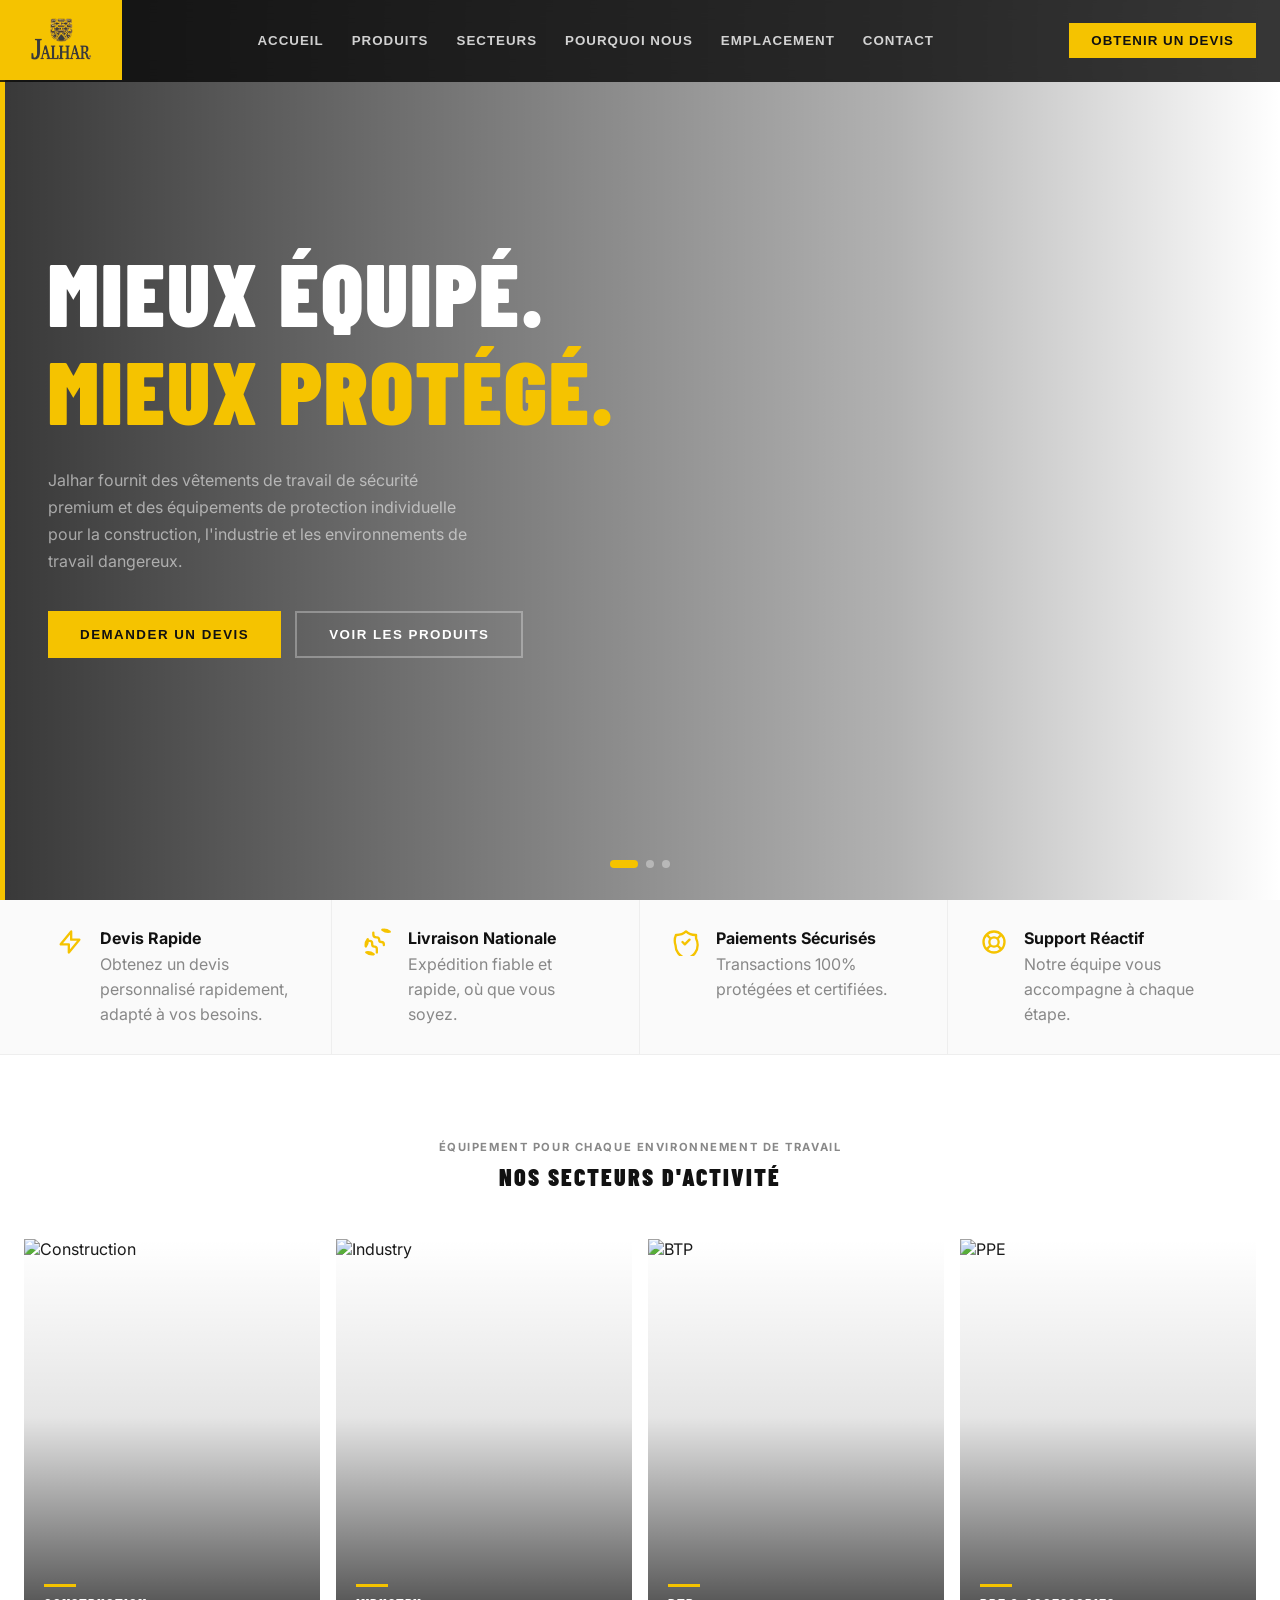
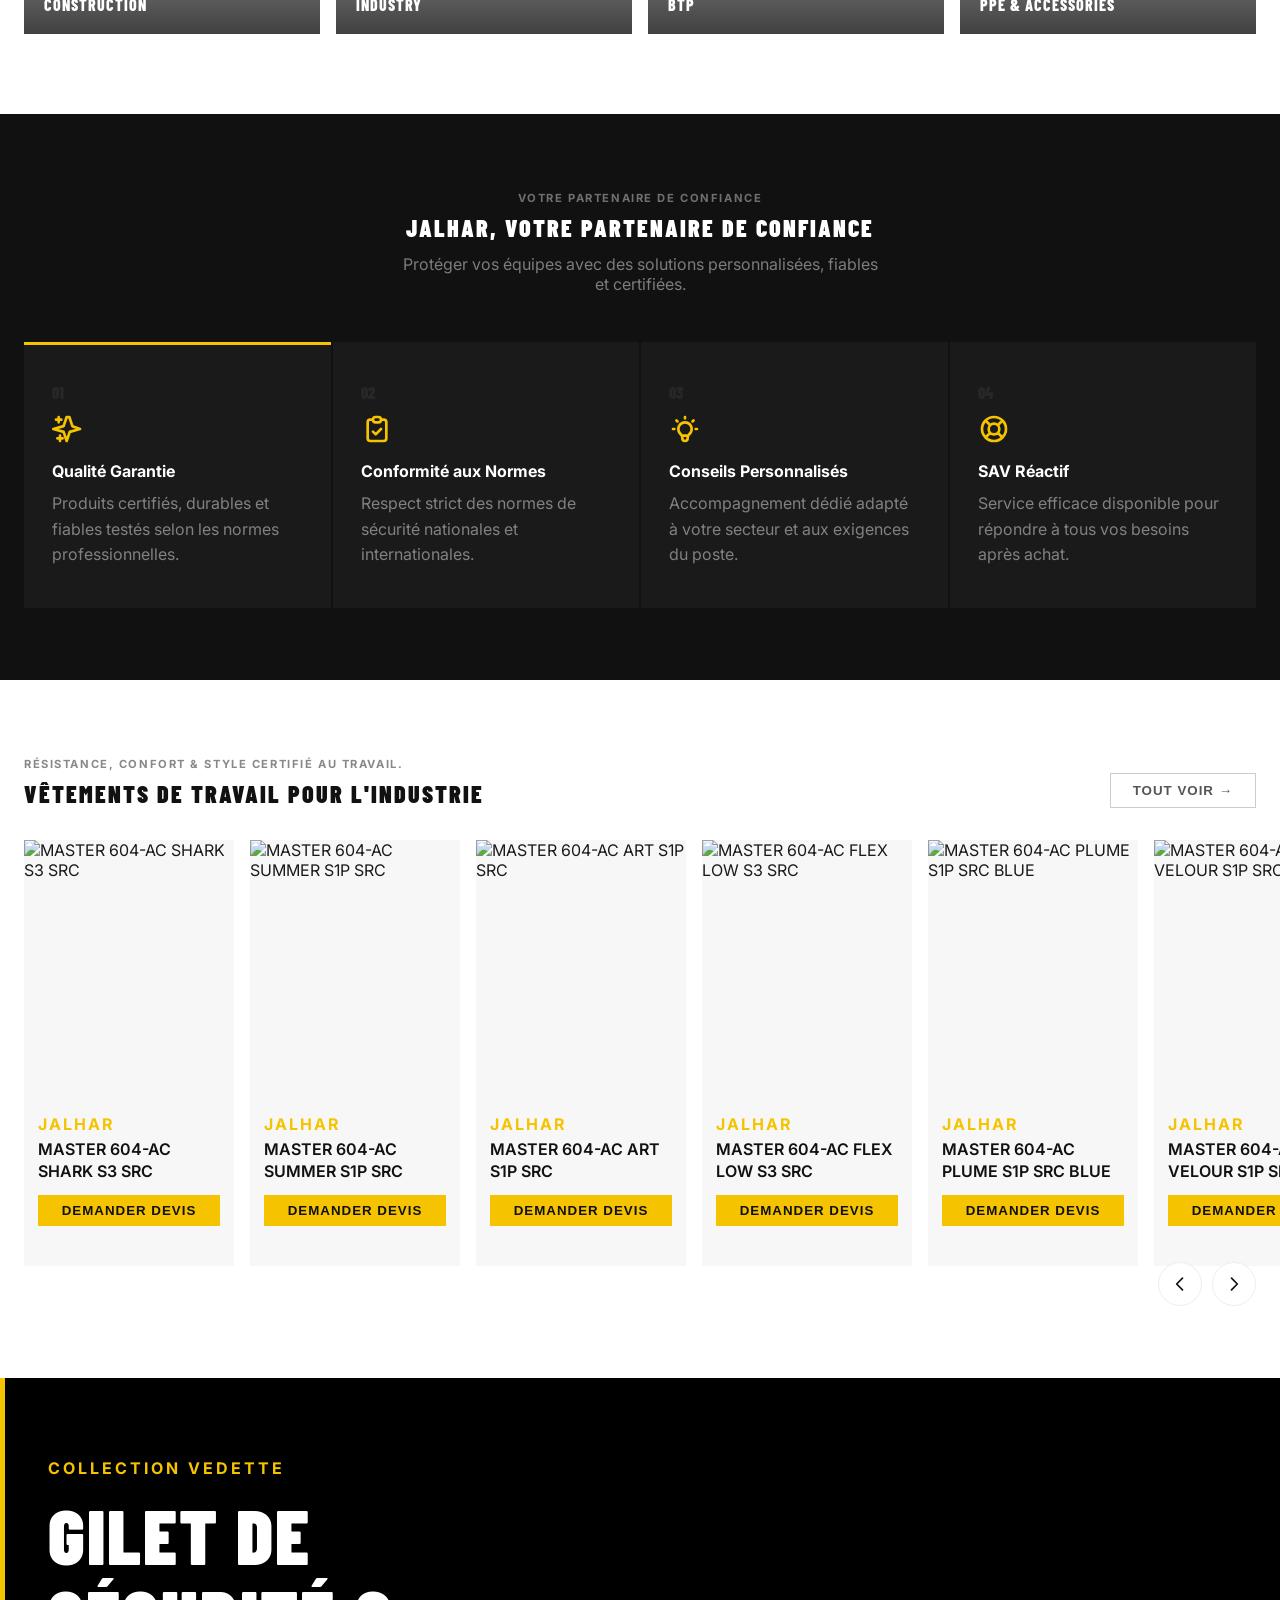
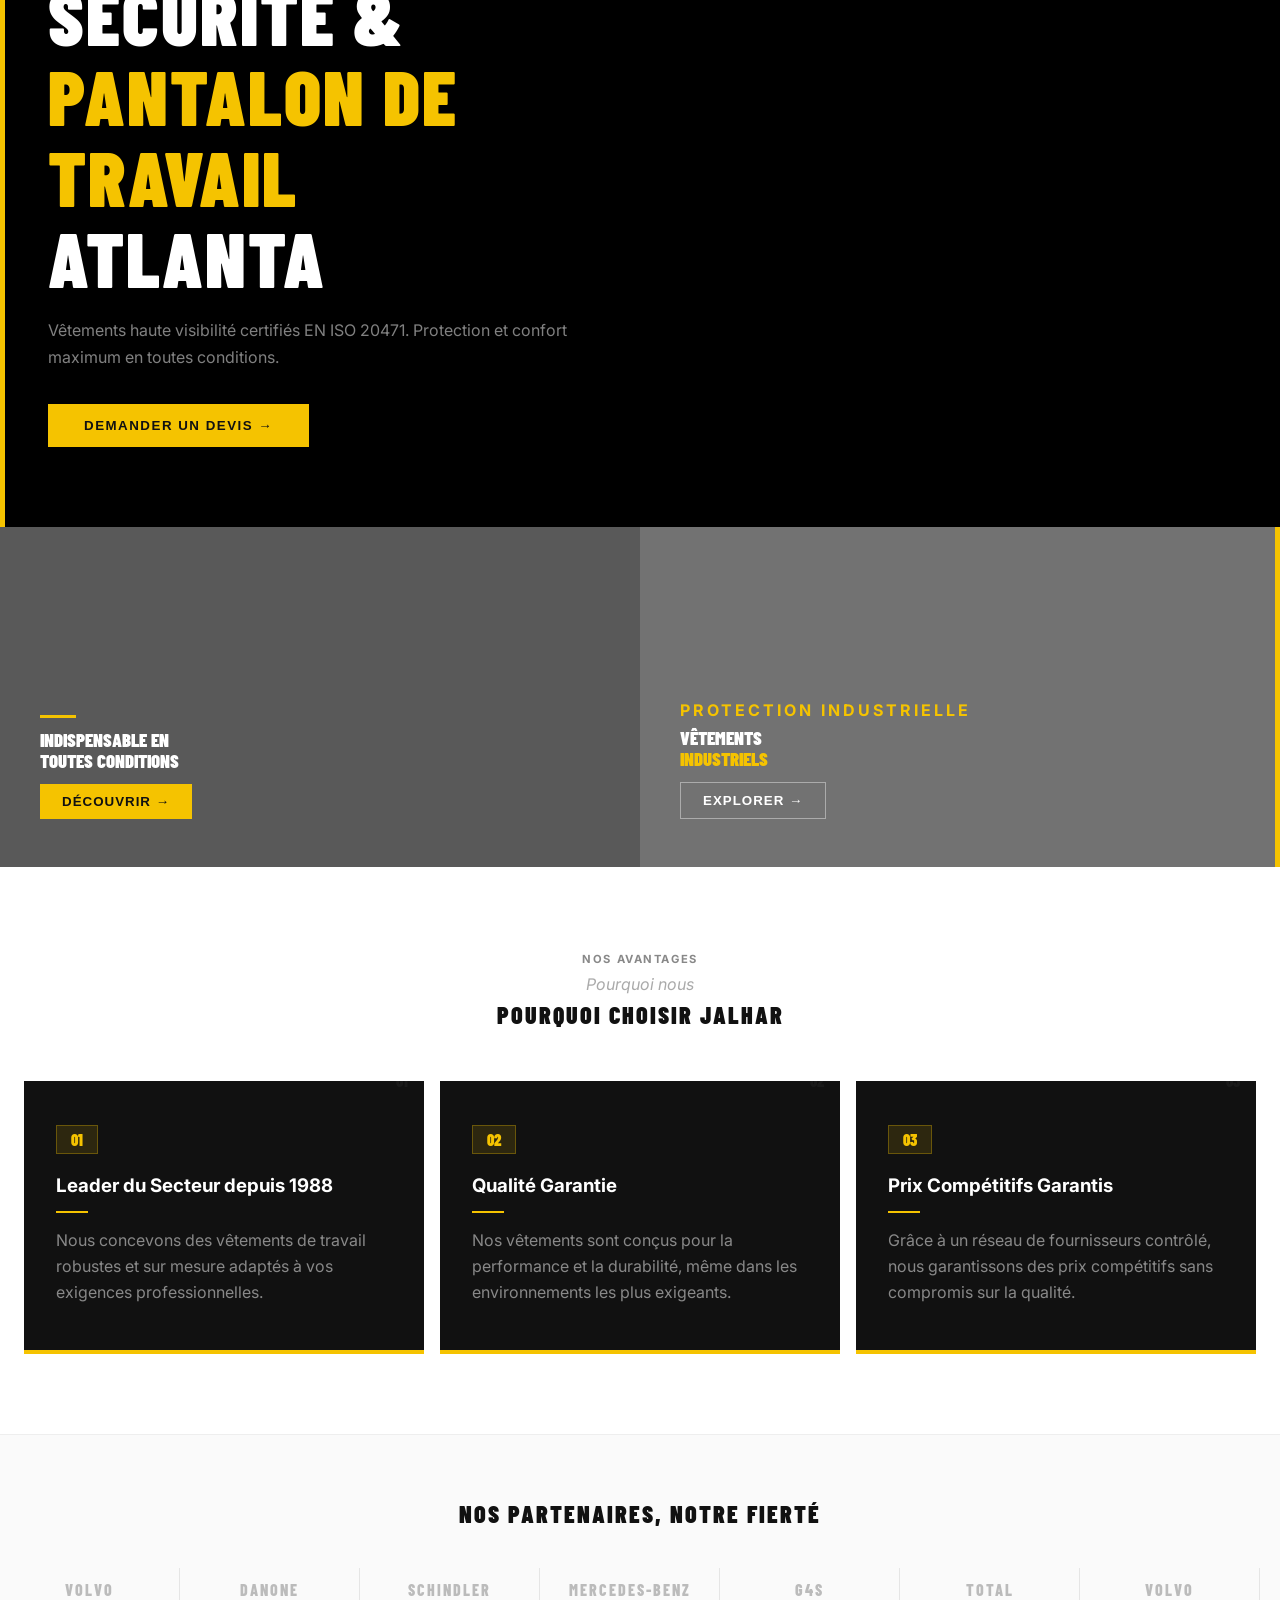
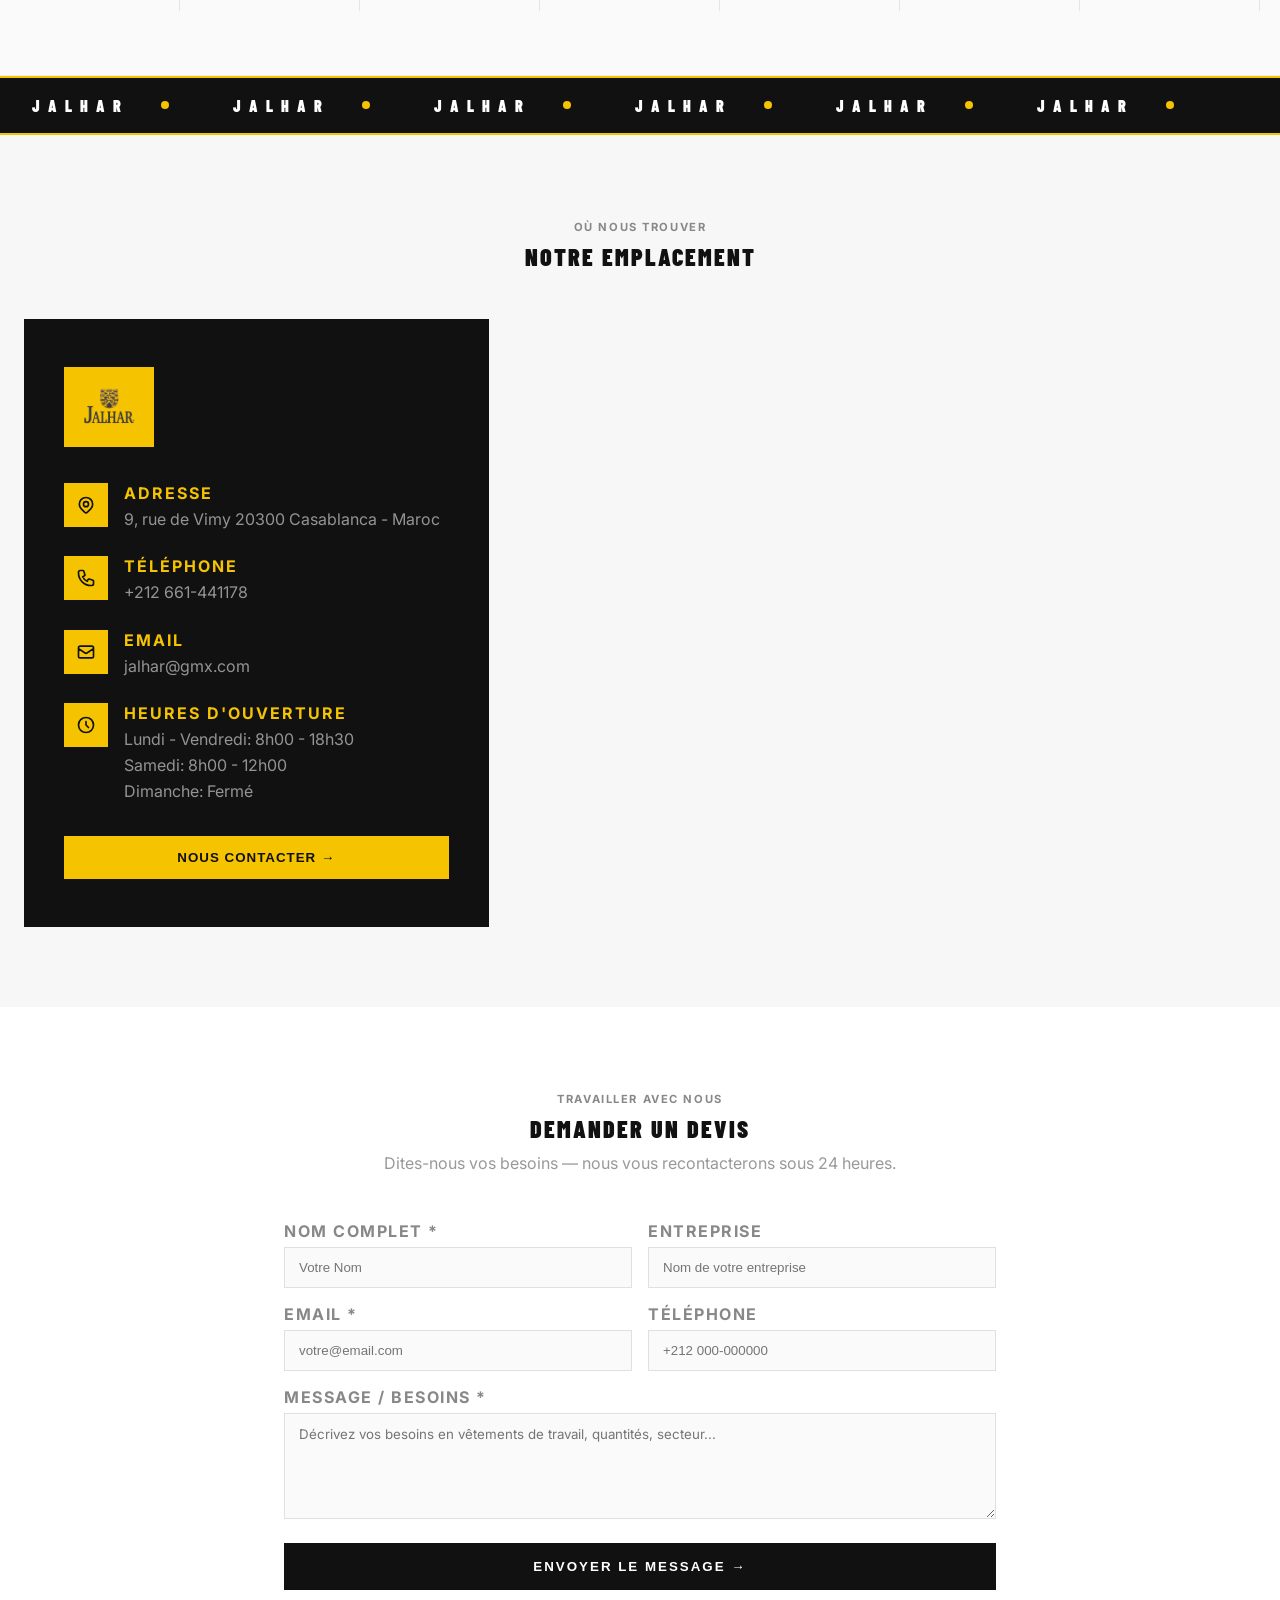
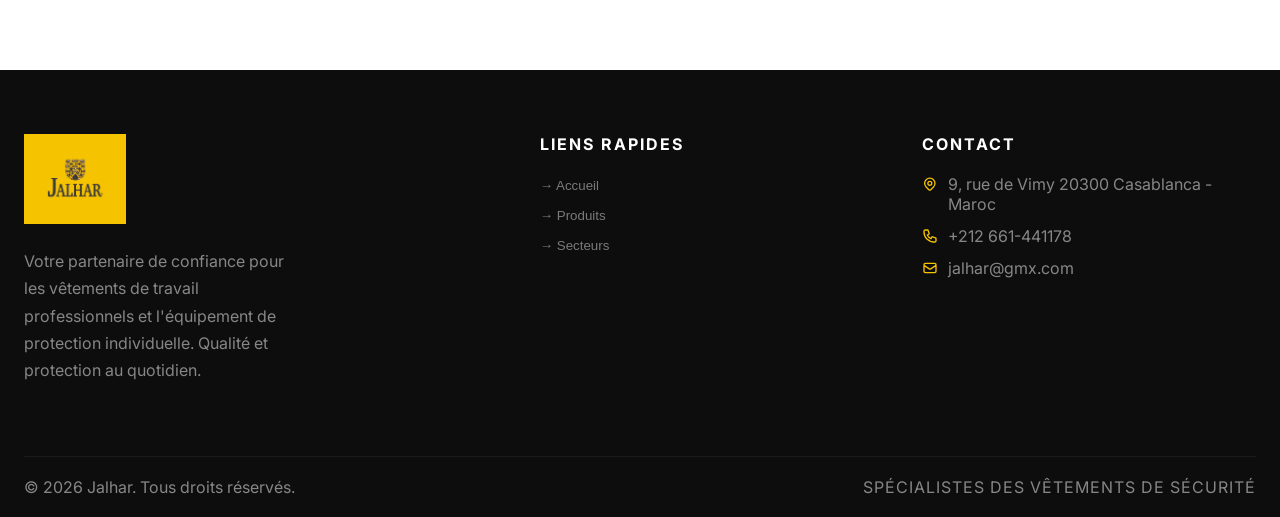
==== commit 717ebbda: "Add files via upload" ====
--- a/jalhar.ma/index.html
+++ b/jalhar.ma/index.html
@@ -763,7 +763,7 @@
                         </div>
                         <div>
                             <div style="font-weight: 700; fontSize: 12px; letter-spacing: 2px; text-transform: uppercase; color: #F5C300; margin-bottom: 4px;">Adresse</div>
-                            <div style="fontSize: 13px; color: rgba(255,255,255,.55); line-height: 1.6; white-space: pre-line;">Casablanca, Maroc</div>
+                            <div style="fontSize: 13px; color: rgba(255,255,255,.55); line-height: 1.6; white-space: pre-line;">9, rue de Vimy 20300 Casablanca - Maroc</div>
                         </div>
                     </div>
                     <div style="display: flex; gap: 16px; margin-bottom: 24px;">
@@ -861,7 +861,7 @@
                 <div>
                     <h4 style="font-weight: 700; fontSize: 12px; letter-spacing: 2px; text-transform: uppercase; color: #fff; margin-bottom: 20px;">Contact</h4>
                     <ul style="list-style: none; display: flex; flex-direction: column; gap: 12px;">
-                        <li style="display: flex; gap: 10px; align-items: flex-start;"><svg style="width: 16px; height: 16px; color: #F5C300; margin-top: 2px;" fill="none" stroke="currentColor" viewBox="0 0 24 24"><path stroke-linecap="round" stroke-linejoin="round" stroke-width="2" d="M17.657 16.657L13.414 20.9a1.998 1.998 0 01-2.827 0l-4.244-4.243a8 8 0 1111.314 0z"/><path stroke-linecap="round" stroke-linejoin="round" stroke-width="2" d="M15 11a3 3 0 11-6 0 3 3 0 016 0z"/></svg> <span style="fontSize: 13px;">Casablanca, Maroc</span></li>
+                        <li style="display: flex; gap: 10px; align-items: flex-start;"><svg style="width: 16px; height: 16px; color: #F5C300; margin-top: 2px;" fill="none" stroke="currentColor" viewBox="0 0 24 24"><path stroke-linecap="round" stroke-linejoin="round" stroke-width="2" d="M17.657 16.657L13.414 20.9a1.998 1.998 0 01-2.827 0l-4.244-4.243a8 8 0 1111.314 0z"/><path stroke-linecap="round" stroke-linejoin="round" stroke-width="2" d="M15 11a3 3 0 11-6 0 3 3 0 016 0z"/></svg> <span style="fontSize: 13px;">9, rue de Vimy 20300 Casablanca - Maroc</span></li>
                         <li style="display: flex; gap: 10px; align-items: flex-start;"><svg style="width: 16px; height: 16px; color: #F5C300; margin-top: 2px;" fill="none" stroke="currentColor" viewBox="0 0 24 24"><path stroke-linecap="round" stroke-linejoin="round" stroke-width="2" d="M3 5a2 2 0 012-2h3.28a1 1 0 01.948.684l1.498 4.493a1 1 0 01-.502 1.21l-2.257 1.13a11.042 11.042 0 005.516 5.516l1.13-2.257a1 1 0 011.21-.502l4.493 1.498a1 1 0 01.684.949V19a2 2 0 01-2 2h-1C9.716 21 3 14.284 3 6V5z"/></svg> <span style="fontSize: 13px;">+212 661-441178</span></li>
                         <li style="display: flex; gap: 10px; align-items: flex-start;"><svg style="width: 16px; height: 16px; color: #F5C300; margin-top: 2px;" fill="none" stroke="currentColor" viewBox="0 0 24 24"><path stroke-linecap="round" stroke-linejoin="round" stroke-width="2" d="M3 8l7.89 5.26a2 2 0 002.22 0L21 8M5 19h14a2 2 0 002-2V7a2 2 0 00-2-2H5a2 2 0 00-2 2v10a2 2 0 002 2z"/></svg> <span style="fontSize: 13px;">jalhar@gmx.com</span></li>
                     </ul>
